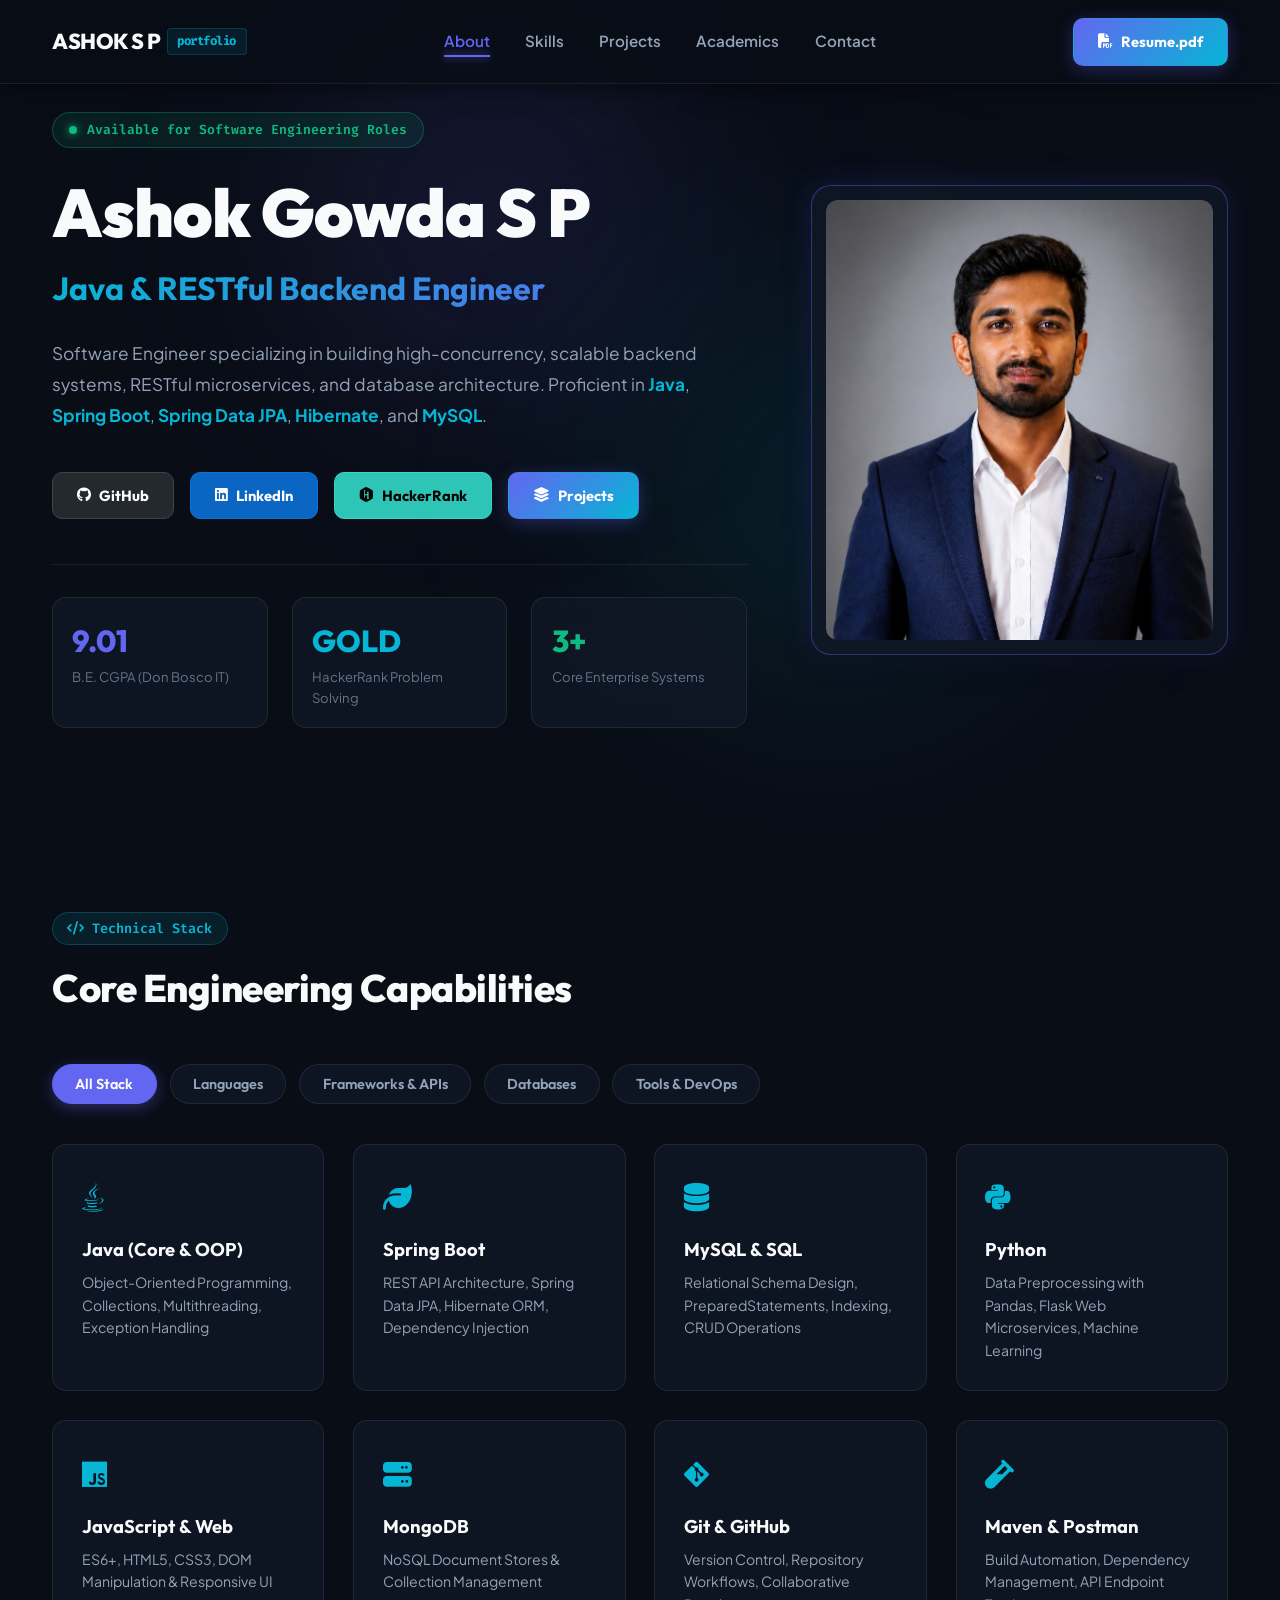
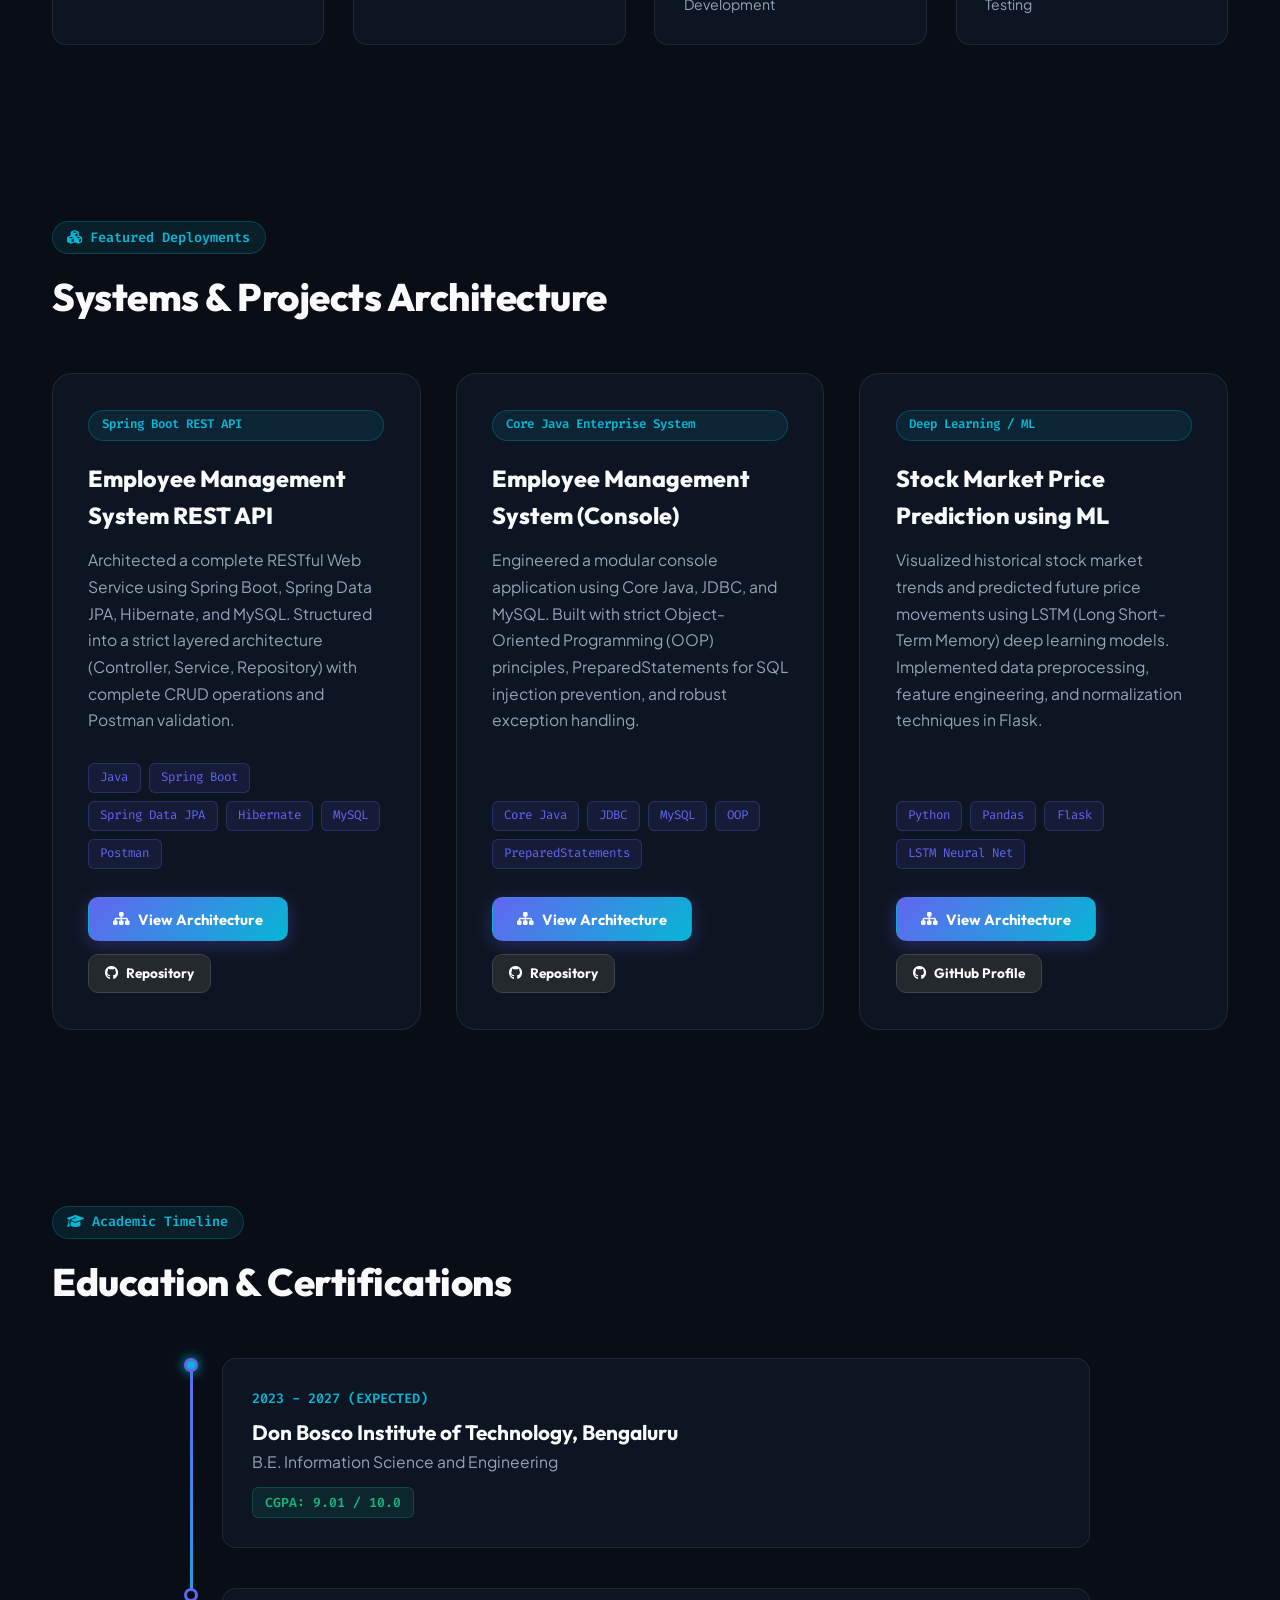
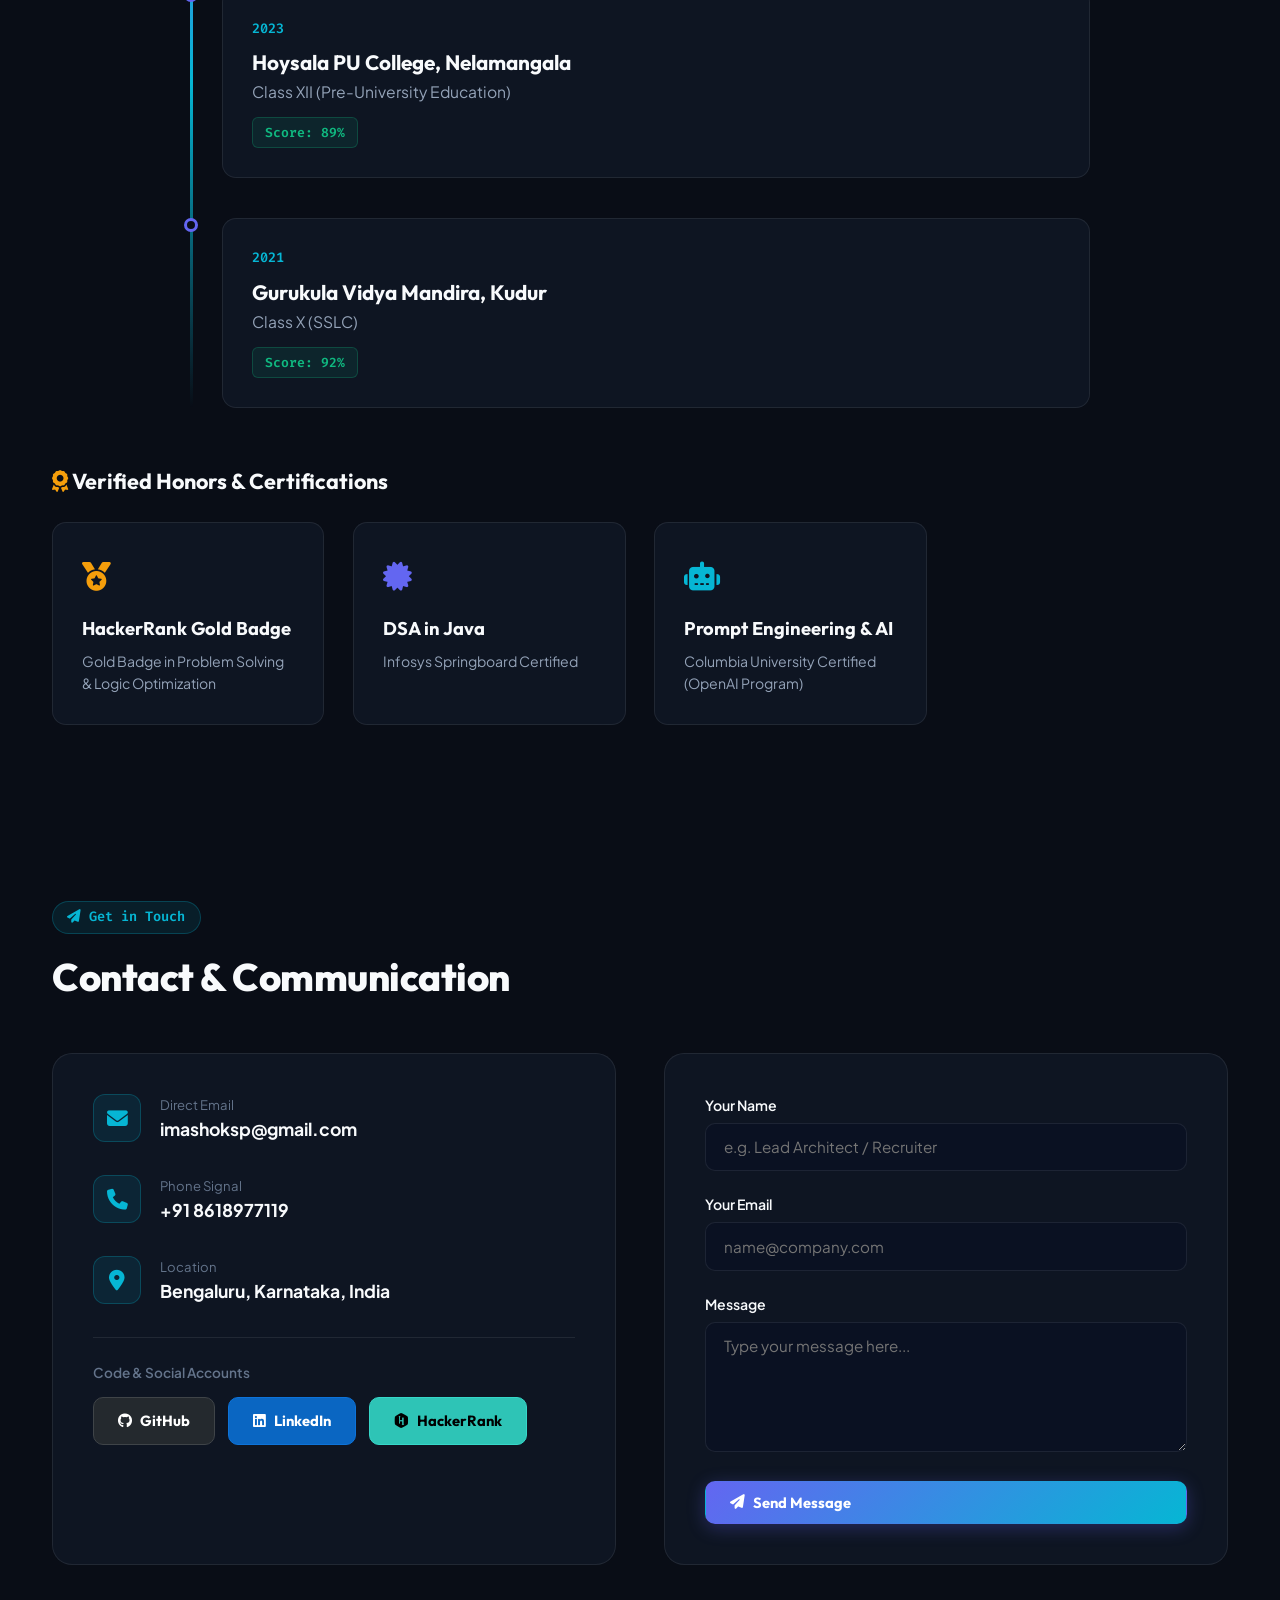
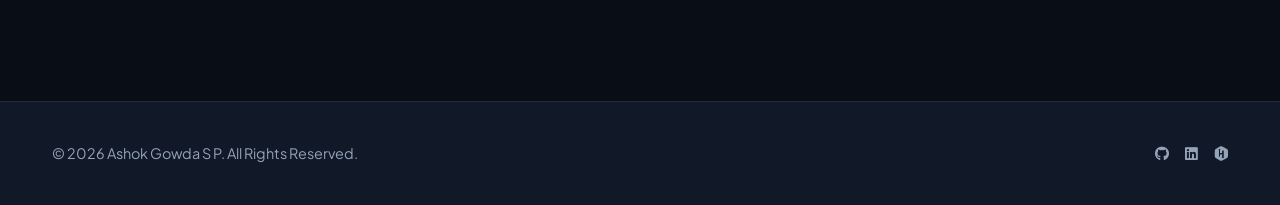
==== index.html @ 90ff7c3a "Initial commit - Executive Developer Portfolio Web App" ====
<!DOCTYPE html>
<html lang="en">
<head>
  <meta charset="UTF-8">
  <meta name="viewport" content="width=device-width, initial-scale=1.0">
  <title>ASHOK S P // Portfolio — Software Engineer & Backend Architect</title>
  
  <!-- SEO & Meta -->
  <meta name="description" content="Portfolio of Ashok Gowda S P — Software Engineer specializing in Java, Spring Boot, RESTful APIs, MySQL, and scalable backend architecture.">
  <meta name="author" content="Ashok Gowda S P">

  <!-- FontAwesome & Styles -->
  <link rel="stylesheet" href="https://cdnjs.cloudflare.com/ajax/libs/font-awesome/6.4.0/css/all.min.css">
  <link rel="stylesheet" href="css/style.css">
  <link rel="stylesheet" href="css/animations.css">
</head>
<body>

  <!-- AMBIENT GLOW BLOBS -->
  <div class="glow-blob-1"></div>
  <div class="glow-blob-2"></div>

  <!-- NAVIGATION HEADER -->
  <header class="nav-header">
    <div class="nav-container">
      <!-- BRAND LOGO UPDATED TO "ASHOK S P portfolio" AS REQUESTED -->
      <a href="#home" class="nav-brand">
        ASHOK S P <span class="tag">portfolio</span>
      </a>

      <ul class="nav-menu">
        <li><a href="#home" class="nav-link active">About</a></li>
        <li><a href="#skills" class="nav-link">Skills</a></li>
        <li><a href="#projects" class="nav-link">Projects</a></li>
        <li><a href="#academics" class="nav-link">Academics</a></li>
        <li><a href="#contact" class="nav-link">Contact</a></li>
      </ul>

      <div class="nav-actions">
        <a href="Ashoksp(23).pdf" target="_blank" class="btn btn-primary">
          <i class="fas fa-file-pdf"></i> Resume.pdf
        </a>
      </div>
    </div>
  </header>

  <!-- HERO SECTION -->
  <section id="home" class="section hero-wrapper">
    <div class="hero-grid">
      <!-- Text Column -->
      <div class="hero-content fade-in-up">
        <div class="hero-badge">
          <span class="badge-dot"></span> Available for Software Engineering Roles
        </div>

        <h1 class="hero-name">Ashok Gowda S P</h1>
        <h2 class="hero-role">Java & RESTful Backend Engineer</h2>

        <p class="hero-bio">
          Software Engineer specializing in building high-concurrency, scalable backend systems, RESTful microservices, and database architecture. Proficient in <strong>Java</strong>, <strong>Spring Boot</strong>, <strong>Spring Data JPA</strong>, <strong>Hibernate</strong>, and <strong>MySQL</strong>.
        </p>

        <!-- CONNECTED SOCIAL PROFILES IN HERO -->
        <div class="hero-social-links">
          <a href="https://github.com/imashoksp" target="_blank" rel="noopener noreferrer" class="btn btn-github">
            <i class="fab fa-github"></i> GitHub
          </a>
          <a href="https://linkedin.com/in/ashok-gowda-s-p" target="_blank" rel="noopener noreferrer" class="btn btn-linkedin">
            <i class="fab fa-linkedin"></i> LinkedIn
          </a>
          <a href="https://www.hackerrank.com" target="_blank" rel="noopener noreferrer" class="btn btn-hackerrank">
            <i class="fab fa-hackerrank"></i> HackerRank
          </a>
          <a href="#projects" class="btn btn-primary">
            <i class="fas fa-layer-group"></i> Projects
          </a>
        </div>

        <!-- Metrics Grid -->
        <div class="hero-stats">
          <div class="stat-card">
            <div class="stat-number">9.01</div>
            <div class="stat-label">B.E. CGPA (Don Bosco IT)</div>
          </div>

          <div class="stat-card">
            <div class="stat-number" style="color:var(--accent-cyan);">GOLD</div>
            <div class="stat-label">HackerRank Problem Solving</div>
          </div>

          <div class="stat-card">
            <div class="stat-number" style="color:var(--accent-emerald);">3+</div>
            <div class="stat-label">Core Enterprise Systems</div>
          </div>
        </div>
      </div>

      <!-- Avatar Column -->
      <div class="profile-container fade-in-up">
        <div class="profile-card">
          <img src="assets/avatar.jpg" alt="Ashok Gowda S P" class="profile-img">
        </div>
      </div>
    </div>
  </section>

  <!-- TECH STACK SECTION -->
  <section id="skills" class="section">
    <span class="section-tag"><i class="fas fa-code"></i> Technical Stack</span>
    <h2 class="section-heading">Core Engineering Capabilities</h2>

    <!-- Tabs -->
    <div class="tech-tabs">
      <button class="tab-btn active" data-filter="all">All Stack</button>
      <button class="tab-btn" data-filter="languages">Languages</button>
      <button class="tab-btn" data-filter="frameworks">Frameworks & APIs</button>
      <button class="tab-btn" data-filter="databases">Databases</button>
      <button class="tab-btn" data-filter="tools">Tools & DevOps</button>
    </div>

    <div class="tech-grid">
      <!-- Java -->
      <div class="tech-card fade-in-up" data-category="languages">
        <div class="tech-icon"><i class="fab fa-java"></i></div>
        <h3 class="tech-title">Java (Core & OOP)</h3>
        <p class="tech-desc">Object-Oriented Programming, Collections, Multithreading, Exception Handling</p>
      </div>

      <!-- Spring Boot -->
      <div class="tech-card fade-in-up" data-category="frameworks">
        <div class="tech-icon"><i class="fas fa-leaf"></i></div>
        <h3 class="tech-title">Spring Boot</h3>
        <p class="tech-desc">REST API Architecture, Spring Data JPA, Hibernate ORM, Dependency Injection</p>
      </div>

      <!-- SQL / MySQL -->
      <div class="tech-card fade-in-up" data-category="databases">
        <div class="tech-icon"><i class="fas fa-database"></i></div>
        <h3 class="tech-title">MySQL & SQL</h3>
        <p class="tech-desc">Relational Schema Design, PreparedStatements, Indexing, CRUD Operations</p>
      </div>

      <!-- Python -->
      <div class="tech-card fade-in-up" data-category="languages">
        <div class="tech-icon"><i class="fab fa-python"></i></div>
        <h3 class="tech-title">Python</h3>
        <p class="tech-desc">Data Preprocessing with Pandas, Flask Web Microservices, Machine Learning</p>
      </div>

      <!-- JavaScript -->
      <div class="tech-card fade-in-up" data-category="languages">
        <div class="tech-icon"><i class="fab fa-js"></i></div>
        <h3 class="tech-title">JavaScript & Web</h3>
        <p class="tech-desc">ES6+, HTML5, CSS3, DOM Manipulation & Responsive UI</p>
      </div>

      <!-- MongoDB -->
      <div class="tech-card fade-in-up" data-category="databases">
        <div class="tech-icon"><i class="fas fa-server"></i></div>
        <h3 class="tech-title">MongoDB</h3>
        <p class="tech-desc">NoSQL Document Stores & Collection Management</p>
      </div>

      <!-- Git & GitHub -->
      <div class="tech-card fade-in-up" data-category="tools">
        <div class="tech-icon"><i class="fab fa-git-alt"></i></div>
        <h3 class="tech-title">Git & GitHub</h3>
        <p class="tech-desc">Version Control, Repository Workflows, Collaborative Development</p>
      </div>

      <!-- Maven & Postman -->
      <div class="tech-card fade-in-up" data-category="tools">
        <div class="tech-icon"><i class="fas fa-vial"></i></div>
        <h3 class="tech-title">Maven & Postman</h3>
        <p class="tech-desc">Build Automation, Dependency Management, API Endpoint Testing</p>
      </div>
    </div>
  </section>

  <!-- FEATURED PROJECTS SECTION -->
  <section id="projects" class="section">
    <span class="section-tag"><i class="fas fa-cubes"></i> Featured Deployments</span>
    <h2 class="section-heading">Systems & Projects Architecture</h2>

    <div class="projects-grid">
      <!-- Project 1: Spring Boot REST API -->
      <div class="project-card fade-in-up">
        <span class="project-tag">Spring Boot REST API</span>
        <h3 class="project-title">Employee Management System REST API</h3>
        <p class="project-desc">
          Architected a complete RESTful Web Service using Spring Boot, Spring Data JPA, Hibernate, and MySQL. Structured into a strict layered architecture (Controller, Service, Repository) with complete CRUD operations and Postman validation.
        </p>

        <div class="tech-pills">
          <span class="pill">Java</span>
          <span class="pill">Spring Boot</span>
          <span class="pill">Spring Data JPA</span>
          <span class="pill">Hibernate</span>
          <span class="pill">MySQL</span>
          <span class="pill">Postman</span>
        </div>

        <div class="project-actions">
          <button class="btn btn-primary trigger-arch-modal" data-project="rest-api">
            <i class="fas fa-sitemap"></i> View Architecture
          </button>
          <a href="https://github.com/imashoksp/EmployeeManagementAPI" target="_blank" rel="noopener noreferrer" class="btn btn-github" style="font-size:0.85rem; padding:0.5rem 1rem;">
            <i class="fab fa-github"></i> Repository
          </a>
        </div>
      </div>

      <!-- Project 2: Core Java Console -->
      <div class="project-card fade-in-up">
        <span class="project-tag">Core Java Enterprise System</span>
        <h3 class="project-title">Employee Management System (Console)</h3>
        <p class="project-desc">
          Engineered a modular console application using Core Java, JDBC, and MySQL. Built with strict Object-Oriented Programming (OOP) principles, PreparedStatements for SQL injection prevention, and robust exception handling.
        </p>

        <div class="tech-pills">
          <span class="pill">Core Java</span>
          <span class="pill">JDBC</span>
          <span class="pill">MySQL</span>
          <span class="pill">OOP</span>
          <span class="pill">PreparedStatements</span>
        </div>

        <div class="project-actions">
          <button class="btn btn-primary trigger-arch-modal" data-project="console-system">
            <i class="fas fa-sitemap"></i> View Architecture
          </button>
          <a href="https://github.com/imashoksp/Employee-Management-System" target="_blank" rel="noopener noreferrer" class="btn btn-github" style="font-size:0.85rem; padding:0.5rem 1rem;">
            <i class="fab fa-github"></i> Repository
          </a>
        </div>
      </div>

      <!-- Project 3: Stock Market Prediction ML -->
      <div class="project-card fade-in-up">
        <span class="project-tag">Deep Learning / ML</span>
        <h3 class="project-title">Stock Market Price Prediction using ML</h3>
        <p class="project-desc">
          Visualized historical stock market trends and predicted future price movements using LSTM (Long Short-Term Memory) deep learning models. Implemented data preprocessing, feature engineering, and normalization techniques in Flask.
        </p>

        <div class="tech-pills">
          <span class="pill">Python</span>
          <span class="pill">Pandas</span>
          <span class="pill">Flask</span>
          <span class="pill">LSTM Neural Net</span>
        </div>

        <div class="project-actions">
          <button class="btn btn-primary trigger-arch-modal" data-project="stock-prediction">
            <i class="fas fa-sitemap"></i> View Architecture
          </button>
          <a href="https://github.com/imashoksp" target="_blank" rel="noopener noreferrer" class="btn btn-github" style="font-size:0.85rem; padding:0.5rem 1rem;">
            <i class="fab fa-github"></i> GitHub Profile
          </a>
        </div>
      </div>
    </div>
  </section>

  <!-- ACADEMICS & CERTIFICATIONS SECTION -->
  <section id="academics" class="section">
    <span class="section-tag"><i class="fas fa-graduation-cap"></i> Academic Timeline</span>
    <h2 class="section-heading">Education & Certifications</h2>

    <div class="timeline">
      <!-- Item 1 -->
      <div class="timeline-item fade-in-up">
        <div class="timeline-dot active"></div>
        <div class="timeline-card">
          <div class="timeline-date">2023 - 2027 (EXPECTED)</div>
          <h3 class="timeline-title">Don Bosco Institute of Technology, Bengaluru</h3>
          <div class="timeline-org">B.E. Information Science and Engineering</div>
          <span class="timeline-score">CGPA: 9.01 / 10.0</span>
        </div>
      </div>

      <!-- Item 2 -->
      <div class="timeline-item fade-in-up">
        <div class="timeline-dot"></div>
        <div class="timeline-card">
          <div class="timeline-date">2023</div>
          <h3 class="timeline-title">Hoysala PU College, Nelamangala</h3>
          <div class="timeline-org">Class XII (Pre-University Education)</div>
          <span class="timeline-score">Score: 89%</span>
        </div>
      </div>

      <!-- Item 3 -->
      <div class="timeline-item fade-in-up">
        <div class="timeline-dot"></div>
        <div class="timeline-card">
          <div class="timeline-date">2021</div>
          <h3 class="timeline-title">Gurukula Vidya Mandira, Kudur</h3>
          <div class="timeline-org">Class X (SSLC)</div>
          <span class="timeline-score">Score: 92%</span>
        </div>
      </div>
    </div>

    <!-- Certifications Grid -->
    <div style="margin-top: 3.5rem;" class="fade-in-up">
      <h3 style="font-family:var(--font-title); font-size:1.35rem; margin-bottom:1.5rem;"><i class="fas fa-award" style="color:var(--accent-amber);"></i> Verified Honors & Certifications</h3>
      <div class="tech-grid">
        <a href="https://www.hackerrank.com" target="_blank" rel="noopener noreferrer" style="text-decoration:none;">
          <div class="tech-card">
            <div class="tech-icon" style="color:var(--accent-amber);"><i class="fas fa-medal"></i></div>
            <h4 class="tech-title">HackerRank Gold Badge</h4>
            <p class="tech-desc">Gold Badge in Problem Solving & Logic Optimization</p>
          </div>
        </a>

        <div class="tech-card">
          <div class="tech-icon" style="color:var(--accent-indigo);"><i class="fas fa-certificate"></i></div>
          <h4 class="tech-title">DSA in Java</h4>
          <p class="tech-desc">Infosys Springboard Certified</p>
        </div>

        <div class="tech-card">
          <div class="tech-icon" style="color:var(--accent-cyan);"><i class="fas fa-robot"></i></div>
          <h4 class="tech-title">Prompt Engineering & AI</h4>
          <p class="tech-desc">Columbia University Certified (OpenAI Program)</p>
        </div>
      </div>
    </div>
  </section>

  <!-- CONTACT SECTION -->
  <section id="contact" class="section">
    <span class="section-tag"><i class="fas fa-paper-plane"></i> Get in Touch</span>
    <h2 class="section-heading">Contact & Communication</h2>

    <div class="contact-grid">
      <!-- Contact Cards -->
      <div class="contact-card fade-in-up">
        <div class="contact-info-item">
          <div class="contact-icon"><i class="fas fa-envelope"></i></div>
          <div class="contact-details">
            <label>Direct Email</label>
            <a href="mailto:imashoksp@gmail.com">imashoksp@gmail.com</a>
          </div>
        </div>

        <div class="contact-info-item">
          <div class="contact-icon"><i class="fas fa-phone"></i></div>
          <div class="contact-details">
            <label>Phone Signal</label>
            <p>+91 8618977119</p>
          </div>
        </div>

        <div class="contact-info-item">
          <div class="contact-icon"><i class="fas fa-location-dot"></i></div>
          <div class="contact-details">
            <label>Location</label>
            <p>Bengaluru, Karnataka, India</p>
          </div>
        </div>

        <div style="margin-top: 2rem; border-top: 1px solid var(--border-subtle); padding-top: 1.5rem;">
          <label style="font-size:0.85rem; color:var(--text-muted); display:block; margin-bottom:0.8rem; font-weight:600;">Code & Social Accounts</label>
          <div style="display:flex; gap:0.8rem; flex-wrap:wrap;">
            <a href="https://github.com/imashoksp" target="_blank" rel="noopener noreferrer" class="btn btn-github">
              <i class="fab fa-github"></i> GitHub
            </a>
            <a href="https://linkedin.com/in/ashok-gowda-s-p" target="_blank" rel="noopener noreferrer" class="btn btn-linkedin">
              <i class="fab fa-linkedin"></i> LinkedIn
            </a>
            <a href="https://www.hackerrank.com" target="_blank" rel="noopener noreferrer" class="btn btn-hackerrank">
              <i class="fab fa-hackerrank"></i> HackerRank
            </a>
          </div>
        </div>
      </div>

      <!-- Contact Form -->
      <div class="contact-card fade-in-up">
        <form id="contact-form">
          <div class="form-group">
            <label class="form-label">Your Name</label>
            <input type="text" class="form-input" placeholder="e.g. Lead Architect / Recruiter" required>
          </div>

          <div class="form-group">
            <label class="form-label">Your Email</label>
            <input type="email" class="form-input" placeholder="name@company.com" required>
          </div>

          <div class="form-group">
            <label class="form-label">Message</label>
            <textarea class="form-textarea" placeholder="Type your message here..." required></textarea>
          </div>

          <button type="submit" class="btn btn-primary" style="width: 100%;">
            <i class="fas fa-paper-plane"></i> Send Message
          </button>
        </form>
      </div>
    </div>
  </section>

  <!-- DYNAMIC ENHANCED ARCHITECTURE DIAGRAM MODAL -->
  <div id="arch-modal-overlay" class="modal-overlay">
    <div class="modal-container">
      <button id="arch-modal-close" class="modal-close-btn">&times;</button>
      <h3 id="arch-modal-title" style="font-family:var(--font-title); font-size:1.4rem; color:var(--text-primary); margin-bottom:0.8rem;"></h3>
      <p id="arch-modal-desc" style="color:var(--text-secondary); font-size:0.95rem; margin-bottom:1.5rem;"></p>

      <div id="arch-modal-content"></div>
    </div>
  </div>

  <!-- FOOTER -->
  <footer class="footer">
    <div class="footer-container">
      <div>
        &copy; 2026 Ashok Gowda S P. All Rights Reserved.
      </div>
      <div style="display:flex; gap:1rem;">
        <a href="https://github.com/imashoksp" target="_blank" rel="noopener noreferrer" style="color:var(--text-secondary);"><i class="fab fa-github"></i></a>
        <a href="https://linkedin.com/in/ashok-gowda-s-p" target="_blank" rel="noopener noreferrer" style="color:var(--text-secondary);"><i class="fab fa-linkedin"></i></a>
        <a href="https://www.hackerrank.com" target="_blank" rel="noopener noreferrer" style="color:var(--text-secondary);"><i class="fab fa-hackerrank"></i></a>
      </div>
    </div>
  </footer>

  <!-- JS DRIVER -->
  <script src="js/app.js"></script>
</body>
</html>
---- css/style.css ----
/* 
   LUXURY MIDNIGHT SLATE EXECUTIVE PORTFOLIO DESIGN SYSTEM
   Developer: Ashok Gowda S P
*/

@import url('https://fonts.googleapis.com/css2?family=Outfit:wght@400;500;600;700;800;900&family=Plus+Jakarta+Sans:wght@300;400;500;600;700&family=Fira+Code:wght@400;500;600&display=swap');

:root {
  /* Color System - Midnight Charcoal Slate */
  --bg-main: #090d16;
  --bg-surface: #111827;
  --bg-card: rgba(17, 24, 39, 0.75);
  --bg-card-hover: rgba(30, 41, 59, 0.85);
  --bg-nav: rgba(9, 13, 22, 0.88);

  --accent-indigo: #6366f1;
  --accent-indigo-glow: rgba(99, 102, 241, 0.25);
  --accent-cyan: #06b6d4;
  --accent-cyan-glow: rgba(6, 182, 212, 0.25);
  --accent-emerald: #10b981;
  --accent-emerald-glow: rgba(16, 185, 129, 0.25);
  --accent-amber: #f59e0b;
  --accent-rose: #f43f5e;

  --text-primary: #f8fafc;
  --text-secondary: #94a3b8;
  --text-muted: #64748b;

  --border-subtle: rgba(255, 255, 255, 0.08);
  --border-active: rgba(99, 102, 241, 0.4);

  /* Typography */
  --font-title: 'Outfit', sans-serif;
  --font-body: 'Plus Jakarta Sans', sans-serif;
  --font-code: 'Fira Code', monospace;

  /* Glassmorphism & Shadows */
  --glass-blur: blur(16px);
  --radius-lg: 20px;
  --radius-md: 14px;
  --radius-sm: 10px;
  --shadow-subtle: 0 10px 30px -10px rgba(0, 0, 0, 0.6);
  --shadow-glow: 0 0 30px rgba(99, 102, 241, 0.18);
}

/* RESET & BASE */
*, *::before, *::after {
  box-sizing: border-box;
  margin: 0;
  padding: 0;
}

html {
  scroll-behavior: smooth;
  color-scheme: dark;
}

body {
  background-color: var(--bg-main);
  color: var(--text-primary);
  font-family: var(--font-body);
  min-height: 100vh;
  line-height: 1.6;
  overflow-x: hidden;
  position: relative;
}

/* CREATIVE AMBIENT GLOW BLOBS */
.glow-blob-1 {
  position: fixed;
  top: -10%;
  left: 15%;
  width: 600px;
  height: 600px;
  background: radial-gradient(circle, rgba(99, 102, 241, 0.15) 0%, transparent 70%);
  filter: blur(80px);
  pointer-events: none;
  z-index: -1;
}

.glow-blob-2 {
  position: fixed;
  bottom: 10%;
  right: 10%;
  width: 650px;
  height: 650px;
  background: radial-gradient(circle, rgba(6, 182, 212, 0.12) 0%, transparent 70%);
  filter: blur(90px);
  pointer-events: none;
  z-index: -1;
}

/* NAVIGATION HEADER */
.nav-header {
  position: fixed;
  top: 0;
  left: 0;
  width: 100%;
  z-index: 1000;
  background: var(--bg-nav);
  backdrop-filter: var(--glass-blur);
  border-bottom: 1px solid var(--border-subtle);
  transition: all 0.3s ease;
  box-shadow: 0 4px 20px rgba(0, 0, 0, 0.5);
}

.nav-container {
  max-width: 1240px;
  margin: 0 auto;
  padding: 1.1rem 2rem;
  display: flex;
  justify-content: space-between;
  align-items: center;
}

/* BRAND LOGO - UPDATED AS REQUESTED */
.nav-brand {
  font-family: var(--font-title);
  font-size: 1.35rem;
  font-weight: 800;
  color: var(--text-primary);
  text-decoration: none;
  display: flex;
  align-items: center;
  gap: 0.4rem;
  letter-spacing: -0.5px;
}

.nav-brand span.accent {
  color: var(--accent-indigo);
}

.nav-brand span.tag {
  font-family: var(--font-code);
  font-size: 0.78rem;
  color: var(--accent-cyan);
  background: rgba(6, 182, 212, 0.1);
  padding: 0.15rem 0.6rem;
  border-radius: 4px;
  border: 1px solid rgba(6, 182, 212, 0.2);
}

.nav-menu {
  display: flex;
  gap: 2.2rem;
  list-style: none;
  align-items: center;
}

.nav-link {
  font-size: 0.95rem;
  font-weight: 600;
  color: var(--text-secondary);
  text-decoration: none;
  transition: color 0.25s ease;
  position: relative;
  padding: 0.4rem 0;
}

.nav-link::after {
  content: '';
  position: absolute;
  bottom: 0;
  left: 0;
  width: 0%;
  height: 2px;
  background: var(--accent-indigo);
  transition: width 0.3s ease;
  box-shadow: 0 0 8px var(--accent-indigo);
}

.nav-link:hover, .nav-link.active {
  color: var(--accent-indigo);
}

.nav-link:hover::after, .nav-link.active::after {
  width: 100%;
}

.nav-actions {
  display: flex;
  align-items: center;
  gap: 1rem;
}

/* BUTTONS */
.btn {
  font-family: var(--font-title);
  font-size: 0.92rem;
  font-weight: 700;
  padding: 0.7rem 1.5rem;
  border-radius: var(--radius-sm);
  text-decoration: none;
  cursor: pointer;
  display: inline-flex;
  align-items: center;
  gap: 0.5rem;
  transition: all 0.25s cubic-bezier(0.4, 0, 0.2, 1);
  border: 1px solid transparent;
}

.btn-primary {
  background: linear-gradient(135deg, var(--accent-indigo), var(--accent-cyan));
  color: #ffffff;
  box-shadow: 0 4px 18px rgba(99, 102, 241, 0.3);
}

.btn-primary:hover {
  transform: translateY(-2px);
  box-shadow: 0 8px 25px rgba(99, 102, 241, 0.45);
}

.btn-secondary {
  background: rgba(255, 255, 255, 0.05);
  color: var(--text-primary);
  border-color: var(--border-subtle);
  backdrop-filter: var(--glass-blur);
}

.btn-secondary:hover {
  border-color: var(--accent-indigo);
  color: var(--accent-indigo);
  background: rgba(99, 102, 241, 0.1);
  transform: translateY(-2px);
}

.btn-github {
  background: #24292e;
  color: #ffffff;
  border-color: #3f4448;
}
.btn-github:hover {
  background: #333940;
  color: #ffffff;
  transform: translateY(-2px);
}

.btn-linkedin {
  background: #0a66c2;
  color: #ffffff;
  border-color: #0d73d9;
}
.btn-linkedin:hover {
  background: #084e96;
  color: #ffffff;
  transform: translateY(-2px);
}

.btn-hackerrank {
  background: #2ec4b6;
  color: #000000;
  border-color: #36d7c8;
}
.btn-hackerrank:hover {
  background: #24a89c;
  color: #000000;
  transform: translateY(-2px);
}

/* SECTION STRUCTURE */
.section {
  max-width: 1240px;
  margin: 0 auto;
  padding: 7.5rem 2rem 3.5rem 2rem;
}

.section-tag {
  font-family: var(--font-code);
  font-size: 0.85rem;
  font-weight: 600;
  color: var(--accent-cyan);
  background: rgba(6, 182, 212, 0.1);
  border: 1px solid rgba(6, 182, 212, 0.25);
  padding: 0.3rem 0.9rem;
  border-radius: 20px;
  display: inline-block;
  margin-bottom: 0.8rem;
}

.section-heading {
  font-family: var(--font-title);
  font-size: 2.4rem;
  font-weight: 800;
  color: var(--text-primary);
  margin-bottom: 2.8rem;
  letter-spacing: -0.5px;
}

/* HERO SECTION */
.hero-wrapper {
  min-height: 88vh;
  display: flex;
  align-items: center;
  padding-top: 6.5rem;
}

.hero-grid {
  display: grid;
  grid-template-columns: 1.25fr 0.75fr;
  gap: 4rem;
  align-items: center;
  width: 100%;
}

.hero-badge {
  display: inline-flex;
  align-items: center;
  gap: 0.6rem;
  padding: 0.4rem 1rem;
  background: rgba(16, 185, 129, 0.1);
  border: 1px solid rgba(16, 185, 129, 0.3);
  border-radius: 30px;
  font-family: var(--font-code);
  font-size: 0.82rem;
  font-weight: 600;
  color: var(--accent-emerald);
  margin-bottom: 1.8rem;
}

.badge-dot {
  width: 8px;
  height: 8px;
  background-color: var(--accent-emerald);
  border-radius: 50%;
  box-shadow: 0 0 10px var(--accent-emerald);
  animation: pulse-emerald 2s infinite;
}

.hero-name {
  font-family: var(--font-title);
  font-size: clamp(2.8rem, 5.5vw, 4.2rem);
  font-weight: 900;
  line-height: 1.1;
  color: var(--text-primary);
  margin-bottom: 0.8rem;
  letter-spacing: -1px;
}

.hero-role {
  font-family: var(--font-title);
  font-size: clamp(1.4rem, 2.5vw, 2.1rem);
  font-weight: 700;
  background: linear-gradient(135deg, var(--accent-cyan), var(--accent-indigo));
  -webkit-background-clip: text;
  -webkit-text-fill-color: transparent;
  margin-bottom: 1.5rem;
}

.hero-bio {
  font-size: 1.08rem;
  color: var(--text-secondary);
  line-height: 1.8;
  margin-bottom: 2.5rem;
  max-width: 650px;
}

.hero-bio strong {
  color: var(--accent-cyan);
}

.hero-social-links {
  display: flex;
  gap: 1rem;
  flex-wrap: wrap;
  margin-bottom: 2.8rem;
}

.hero-stats {
  display: grid;
  grid-template-columns: repeat(3, 1fr);
  gap: 1.5rem;
  padding-top: 2rem;
  border-top: 1px solid var(--border-subtle);
}

.stat-card {
  background: var(--bg-card);
  border: 1px solid var(--border-subtle);
  border-radius: var(--radius-md);
  padding: 1.2rem;
  backdrop-filter: var(--glass-blur);
  transition: all 0.3s ease;
}

.stat-card:hover {
  border-color: var(--accent-indigo);
  transform: translateY(-3px);
  box-shadow: var(--shadow-glow);
}

.stat-number {
  font-family: var(--font-title);
  font-size: 1.9rem;
  font-weight: 800;
  color: var(--accent-indigo);
}

.stat-label {
  font-size: 0.82rem;
  color: var(--text-muted);
}

/* AVATAR HERO CARD */
.profile-card {
  background: var(--bg-card);
  padding: 14px;
  border-radius: var(--radius-lg);
  border: 1px solid var(--border-active);
  box-shadow: var(--shadow-subtle), var(--shadow-glow);
  position: relative;
}

.profile-img {
  width: 100%;
  height: 440px;
  object-fit: cover;
  border-radius: calc(var(--radius-lg) - 8px);
  display: block;
}

/* TECH STACK TABS & GRID */
.tech-tabs {
  display: flex;
  gap: 0.8rem;
  margin-bottom: 2.5rem;
  flex-wrap: wrap;
}

.tab-btn {
  font-family: var(--font-title);
  font-size: 0.9rem;
  font-weight: 600;
  padding: 0.6rem 1.4rem;
  background: var(--bg-card);
  border: 1px solid var(--border-subtle);
  color: var(--text-secondary);
  border-radius: 30px;
  cursor: pointer;
  transition: all 0.25s ease;
}

.tab-btn:hover, .tab-btn.active {
  background: var(--accent-indigo);
  color: #ffffff;
  border-color: var(--accent-indigo);
  box-shadow: 0 4px 15px rgba(99, 102, 241, 0.35);
}

.tech-grid {
  display: grid;
  grid-template-columns: repeat(auto-fill, minmax(270px, 1fr));
  gap: 1.8rem;
}

.tech-card {
  background: var(--bg-card);
  border: 1px solid var(--border-subtle);
  border-radius: var(--radius-md);
  padding: 1.8rem;
  backdrop-filter: var(--glass-blur);
  transition: all 0.3s ease;
}

.tech-card:hover {
  border-color: var(--accent-cyan);
  transform: translateY(-4px);
  box-shadow: var(--shadow-glow);
}

.tech-icon {
  font-size: 1.8rem;
  color: var(--accent-cyan);
  margin-bottom: 1rem;
}

.tech-title {
  font-family: var(--font-title);
  font-size: 1.15rem;
  font-weight: 700;
  color: var(--text-primary);
  margin-bottom: 0.4rem;
}

.tech-desc {
  font-size: 0.88rem;
  color: var(--text-secondary);
}

/* FEATURED PROJECTS */
.projects-grid {
  display: grid;
  grid-template-columns: repeat(auto-fit, minmax(360px, 1fr));
  gap: 2.2rem;
}

.project-card {
  background: var(--bg-card);
  border: 1px solid var(--border-subtle);
  border-radius: var(--radius-lg);
  padding: 2.2rem;
  backdrop-filter: var(--glass-blur);
  display: flex;
  flex-direction: column;
  transition: all 0.35s ease;
}

.project-card:hover {
  border-color: var(--accent-indigo);
  transform: translateY(-6px);
  box-shadow: var(--shadow-subtle), var(--shadow-glow);
}

.project-tag {
  font-family: var(--font-code);
  font-size: 0.78rem;
  font-weight: 600;
  color: var(--accent-cyan);
  background: rgba(6, 182, 212, 0.1);
  padding: 0.3rem 0.8rem;
  border-radius: 20px;
  display: inline-block;
  margin-bottom: 1.2rem;
  border: 1px solid rgba(6, 182, 212, 0.25);
}

.project-title {
  font-family: var(--font-title);
  font-size: 1.45rem;
  font-weight: 800;
  color: var(--text-primary);
  margin-bottom: 0.8rem;
}

.project-desc {
  font-size: 0.98rem;
  color: var(--text-secondary);
  line-height: 1.7;
  margin-bottom: 1.8rem;
  flex: 1;
}

.tech-pills {
  display: flex;
  flex-wrap: wrap;
  gap: 0.5rem;
  margin-bottom: 1.8rem;
}

.pill {
  font-family: var(--font-code);
  font-size: 0.78rem;
  color: var(--accent-indigo);
  background: rgba(99, 102, 241, 0.1);
  border: 1px solid rgba(99, 102, 241, 0.25);
  padding: 0.25rem 0.7rem;
  border-radius: 6px;
}

.project-actions {
  display: flex;
  gap: 0.8rem;
  align-items: center;
  flex-wrap: wrap;
}

/* TIMELINE (ACADEMICS) */
.timeline {
  position: relative;
  max-width: 900px;
  margin: 0 auto;
  padding-left: 2rem;
}

.timeline::before {
  content: '';
  position: absolute;
  top: 0;
  left: 0;
  width: 3px;
  height: 100%;
  background: linear-gradient(180deg, var(--accent-indigo), var(--accent-cyan), transparent);
  border-radius: 3px;
}

.timeline-item {
  position: relative;
  margin-bottom: 2.5rem;
}

.timeline-dot {
  position: absolute;
  top: 0;
  left: -2.4rem;
  width: 14px;
  height: 14px;
  background: var(--bg-main);
  border: 3px solid var(--accent-indigo);
  border-radius: 50%;
}

.timeline-dot.active {
  background: var(--accent-cyan);
  box-shadow: 0 0 12px var(--accent-cyan);
}

.timeline-card {
  background: var(--bg-card);
  border: 1px solid var(--border-subtle);
  border-radius: var(--radius-md);
  padding: 1.8rem;
  backdrop-filter: var(--glass-blur);
}

.timeline-date {
  font-family: var(--font-code);
  font-size: 0.85rem;
  font-weight: 600;
  color: var(--accent-cyan);
  margin-bottom: 0.4rem;
}

.timeline-title {
  font-family: var(--font-title);
  font-size: 1.3rem;
  font-weight: 700;
  color: var(--text-primary);
}

.timeline-org {
  font-size: 0.98rem;
  color: var(--text-secondary);
  margin-bottom: 0.8rem;
}

.timeline-score {
  display: inline-block;
  font-family: var(--font-code);
  font-size: 0.82rem;
  font-weight: 600;
  color: var(--accent-emerald);
  background: rgba(16, 185, 129, 0.1);
  border: 1px solid rgba(16, 185, 129, 0.25);
  padding: 0.25rem 0.75rem;
  border-radius: 6px;
}

/* CONTACT SECTION */
.contact-grid {
  display: grid;
  grid-template-columns: 1fr 1fr;
  gap: 3rem;
}

.contact-card {
  background: var(--bg-card);
  border: 1px solid var(--border-subtle);
  border-radius: var(--radius-lg);
  padding: 2.5rem;
  backdrop-filter: var(--glass-blur);
}

.contact-info-item {
  display: flex;
  align-items: flex-start;
  gap: 1.2rem;
  margin-bottom: 2rem;
}

.contact-icon {
  font-size: 1.3rem;
  color: var(--accent-cyan);
  background: rgba(6, 182, 212, 0.1);
  border: 1px solid rgba(6, 182, 212, 0.25);
  width: 48px;
  height: 48px;
  border-radius: 12px;
  display: flex;
  align-items: center;
  justify-content: center;
}

.contact-details label {
  font-size: 0.82rem;
  color: var(--text-muted);
  display: block;
}

.contact-details a, .contact-details p {
  font-size: 1.1rem;
  font-weight: 700;
  color: var(--text-primary);
  text-decoration: none;
}

.contact-details a:hover {
  color: var(--accent-cyan);
}

.form-group {
  margin-bottom: 1.4rem;
}

.form-label {
  display: block;
  font-size: 0.88rem;
  font-weight: 600;
  color: var(--text-primary);
  margin-bottom: 0.4rem;
}

.form-input, .form-textarea {
  width: 100%;
  background: rgba(11, 18, 35, 0.8);
  border: 1px solid var(--border-subtle);
  border-radius: var(--radius-sm);
  padding: 0.85rem 1.1rem;
  color: var(--text-primary);
  font-family: var(--font-body);
  font-size: 0.95rem;
  outline: none;
  transition: all 0.2s ease;
}

.form-input:focus, .form-textarea:focus {
  border-color: var(--accent-cyan);
  box-shadow: 0 0 0 4px rgba(6, 182, 212, 0.15);
}

.form-textarea {
  resize: vertical;
  min-height: 130px;
}

/* ENHANCED ARCHITECTURE MODAL WINDOW */
.modal-overlay {
  position: fixed;
  top: 0;
  left: 0;
  width: 100vw;
  height: 100vh;
  background: rgba(0, 0, 0, 0.85);
  backdrop-filter: blur(12px);
  z-index: 2000;
  display: flex;
  align-items: center;
  justify-content: center;
  opacity: 0;
  pointer-events: none;
  transition: opacity 0.3s ease;
}

.modal-overlay.active {
  opacity: 1;
  pointer-events: all;
}

.modal-container {
  width: 92%;
  max-width: 820px;
  background: #0f172a;
  border: 1px solid var(--accent-indigo);
  border-radius: var(--radius-lg);
  padding: 2.2rem;
  position: relative;
  box-shadow: 0 0 40px rgba(99, 102, 241, 0.3);
  max-height: 90vh;
  overflow-y: auto;
}

.modal-close-btn {
  position: absolute;
  top: 1.2rem;
  right: 1.5rem;
  background: transparent;
  border: none;
  color: var(--accent-rose);
  font-size: 1.8rem;
  cursor: pointer;
}

/* FOOTER */
.footer {
  border-top: 1px solid var(--border-subtle);
  background: var(--bg-surface);
  padding: 2.5rem 0;
  margin-top: 5rem;
  font-size: 0.9rem;
  color: var(--text-secondary);
}

.footer-container {
  max-width: 1240px;
  margin: 0 auto;
  padding: 0 2rem;
  display: flex;
  justify-content: space-between;
  align-items: center;
  flex-wrap: wrap;
  gap: 1rem;
}

/* RESPONSIVE */
@media (max-width: 992px) {
  .hero-grid {
    grid-template-columns: 1fr;
    text-align: center;
  }

  .hero-bio {
    margin: 0 auto 2.5rem auto;
  }

  .hero-social-links, .hero-actions {
    justify-content: center;
  }

  .contact-grid {
    grid-template-columns: 1fr;
  }
}

@media (max-width: 768px) {
  .nav-menu {
    display: none;
  }

  .hero-stats {
    grid-template-columns: 1fr;
  }
}
---- css/animations.css ----
/* MIDNIGHT SLATE MICRO-ANIMATIONS */

@keyframes pulse-emerald {
  0%, 100% {
    box-shadow: 0 0 0 0 rgba(16, 185, 129, 0.4);
  }
  50% {
    box-shadow: 0 0 0 8px rgba(16, 185, 129, 0);
  }
}

.badge-dot {
  animation: pulse-emerald 2s infinite;
}

@keyframes float-hero {
  0%, 100% {
    transform: translateY(0px);
  }
  50% {
    transform: translateY(-8px);
  }
}

.profile-card {
  animation: float-hero 6s ease-in-out infinite;
}

/* FADE IN REVEAL */
.fade-in-up {
  opacity: 0;
  transform: translateY(24px);
  transition: opacity 0.6s cubic-bezier(0.16, 1, 0.3, 1), transform 0.6s cubic-bezier(0.16, 1, 0.3, 1);
}

.fade-in-up.visible {
  opacity: 1;
  transform: translateY(0);
}
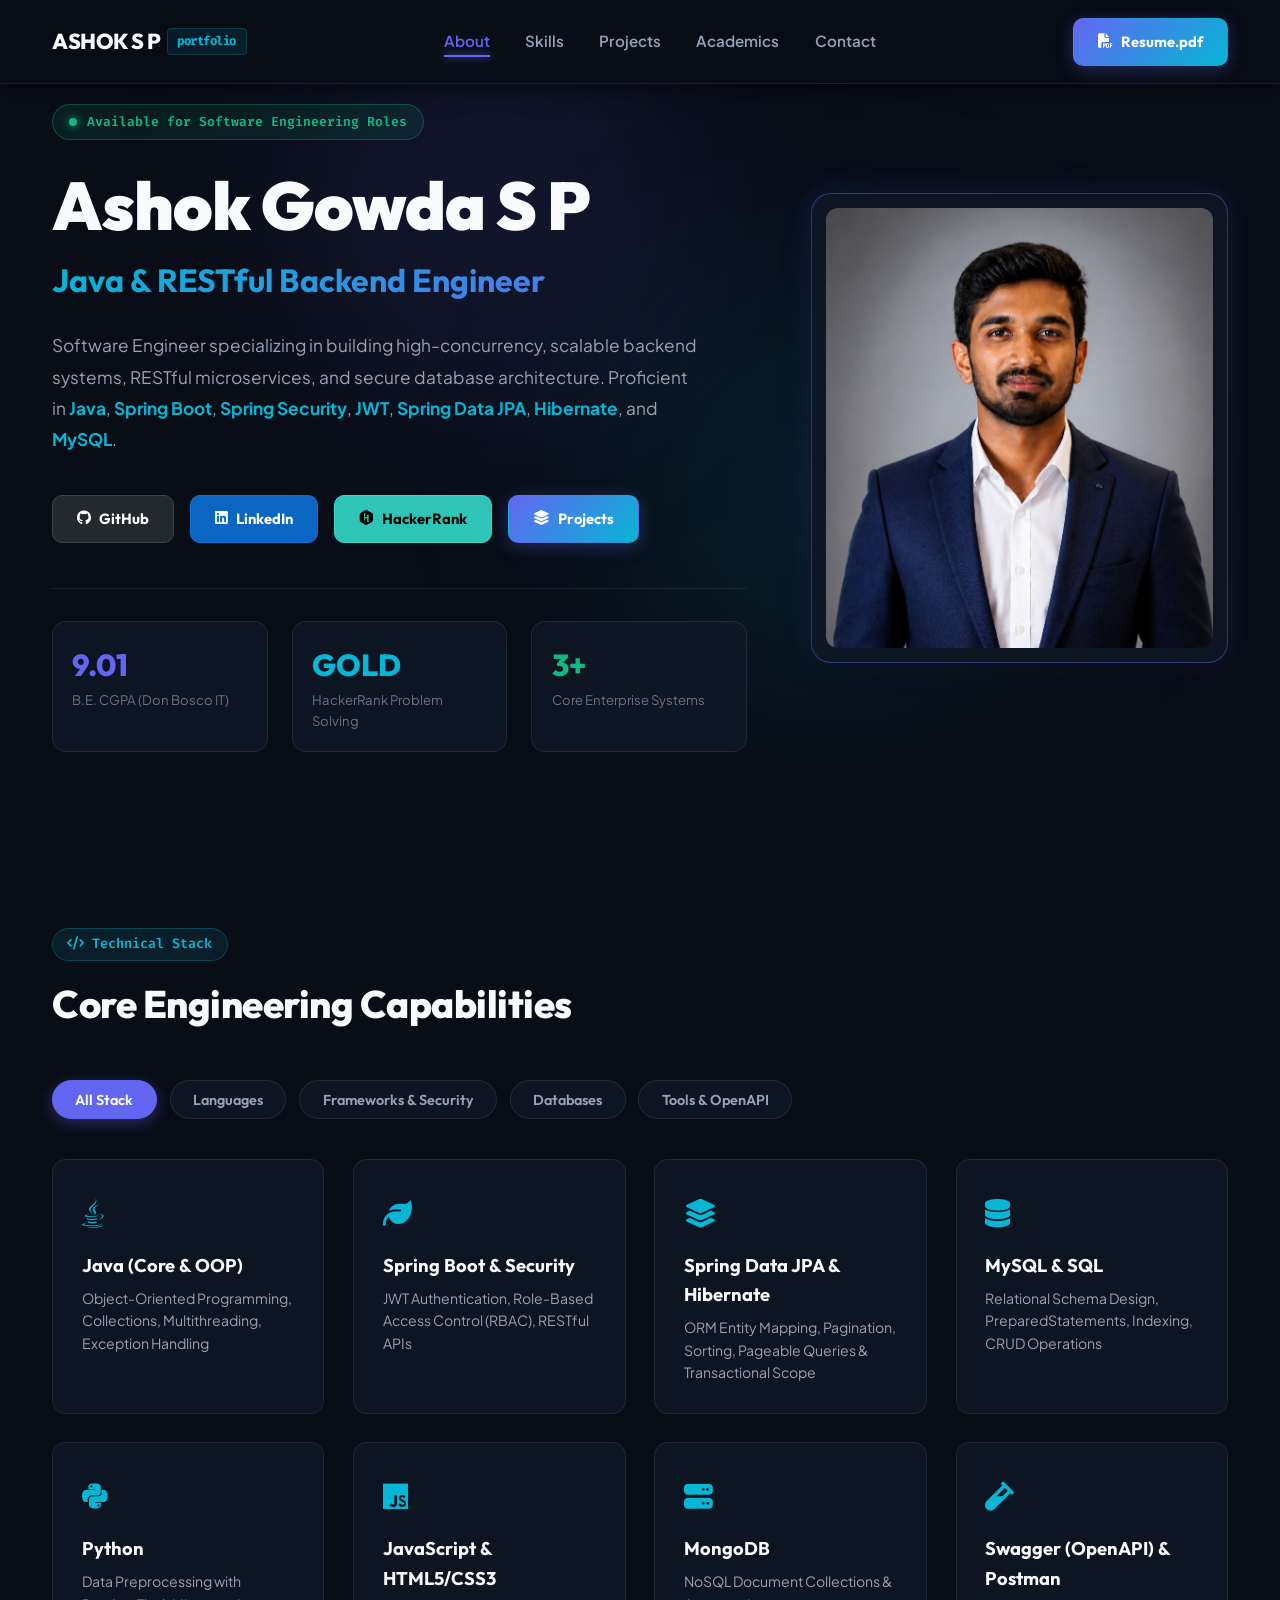
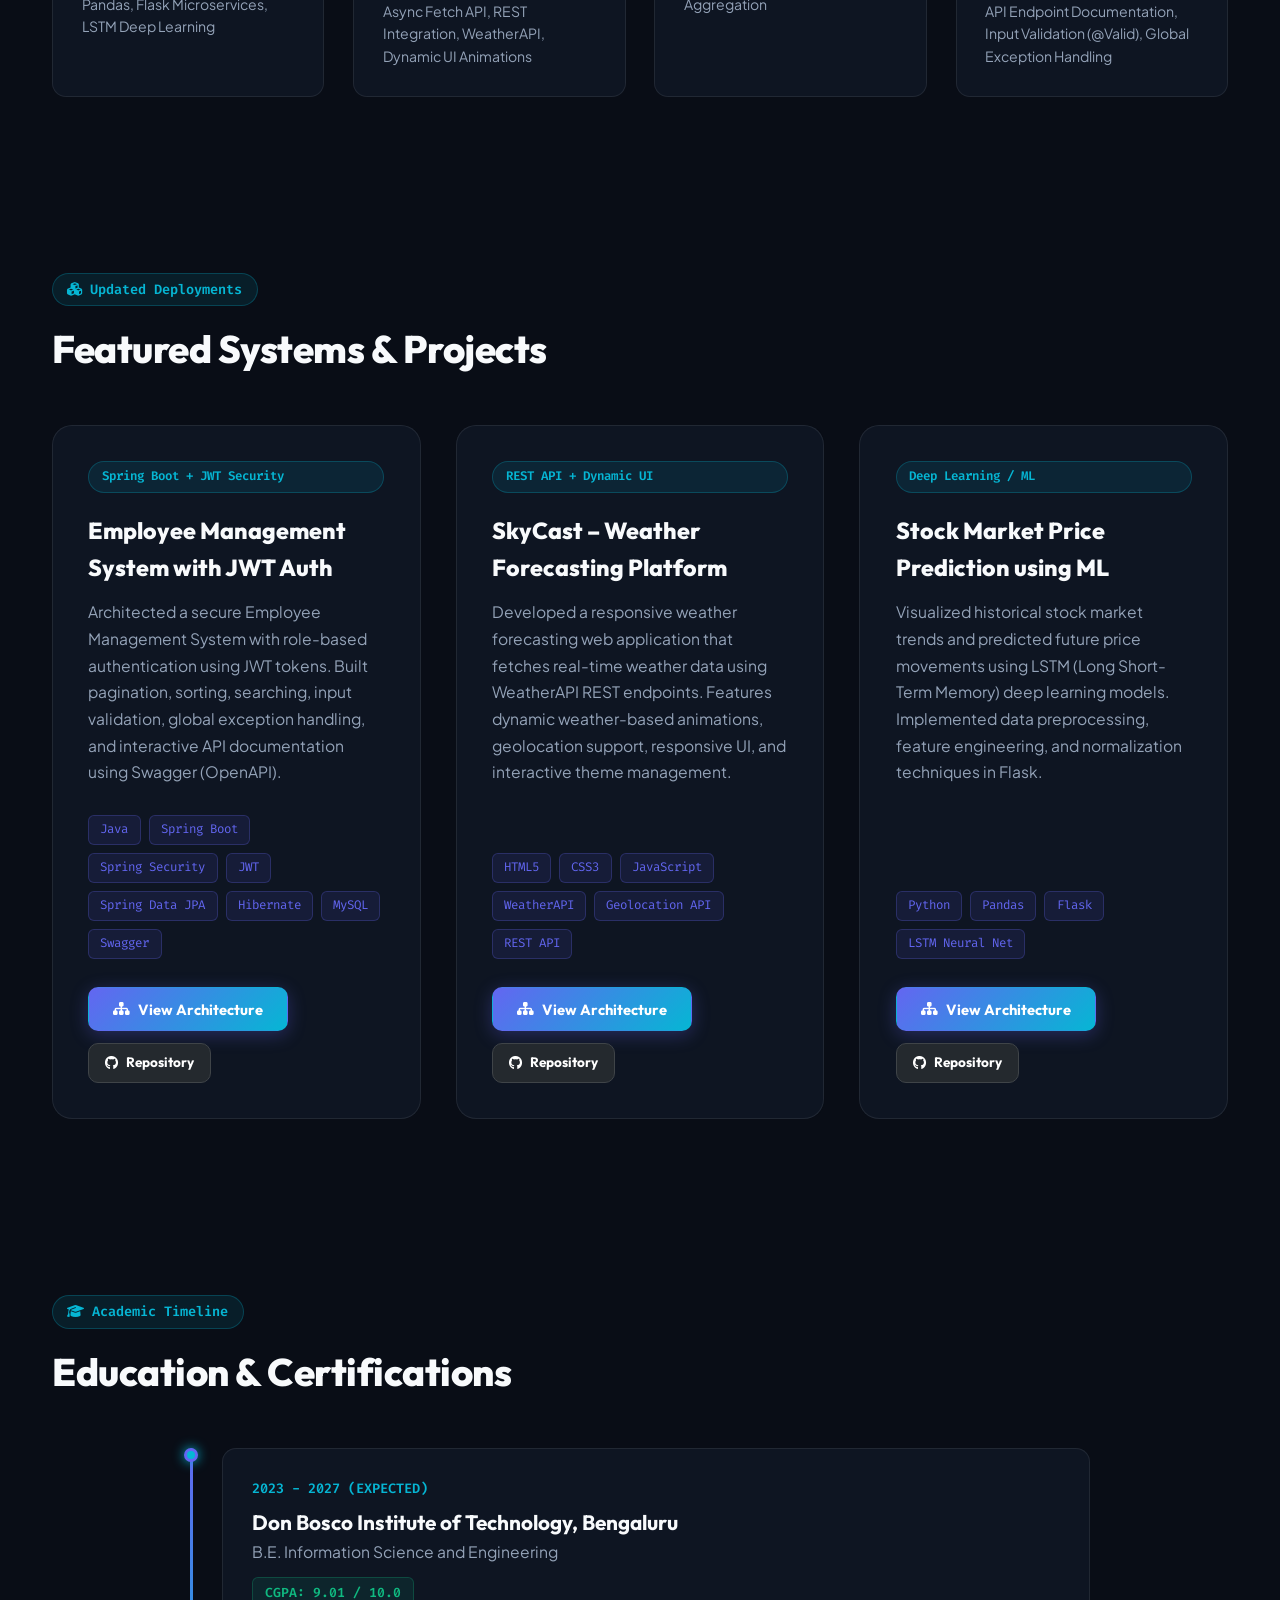
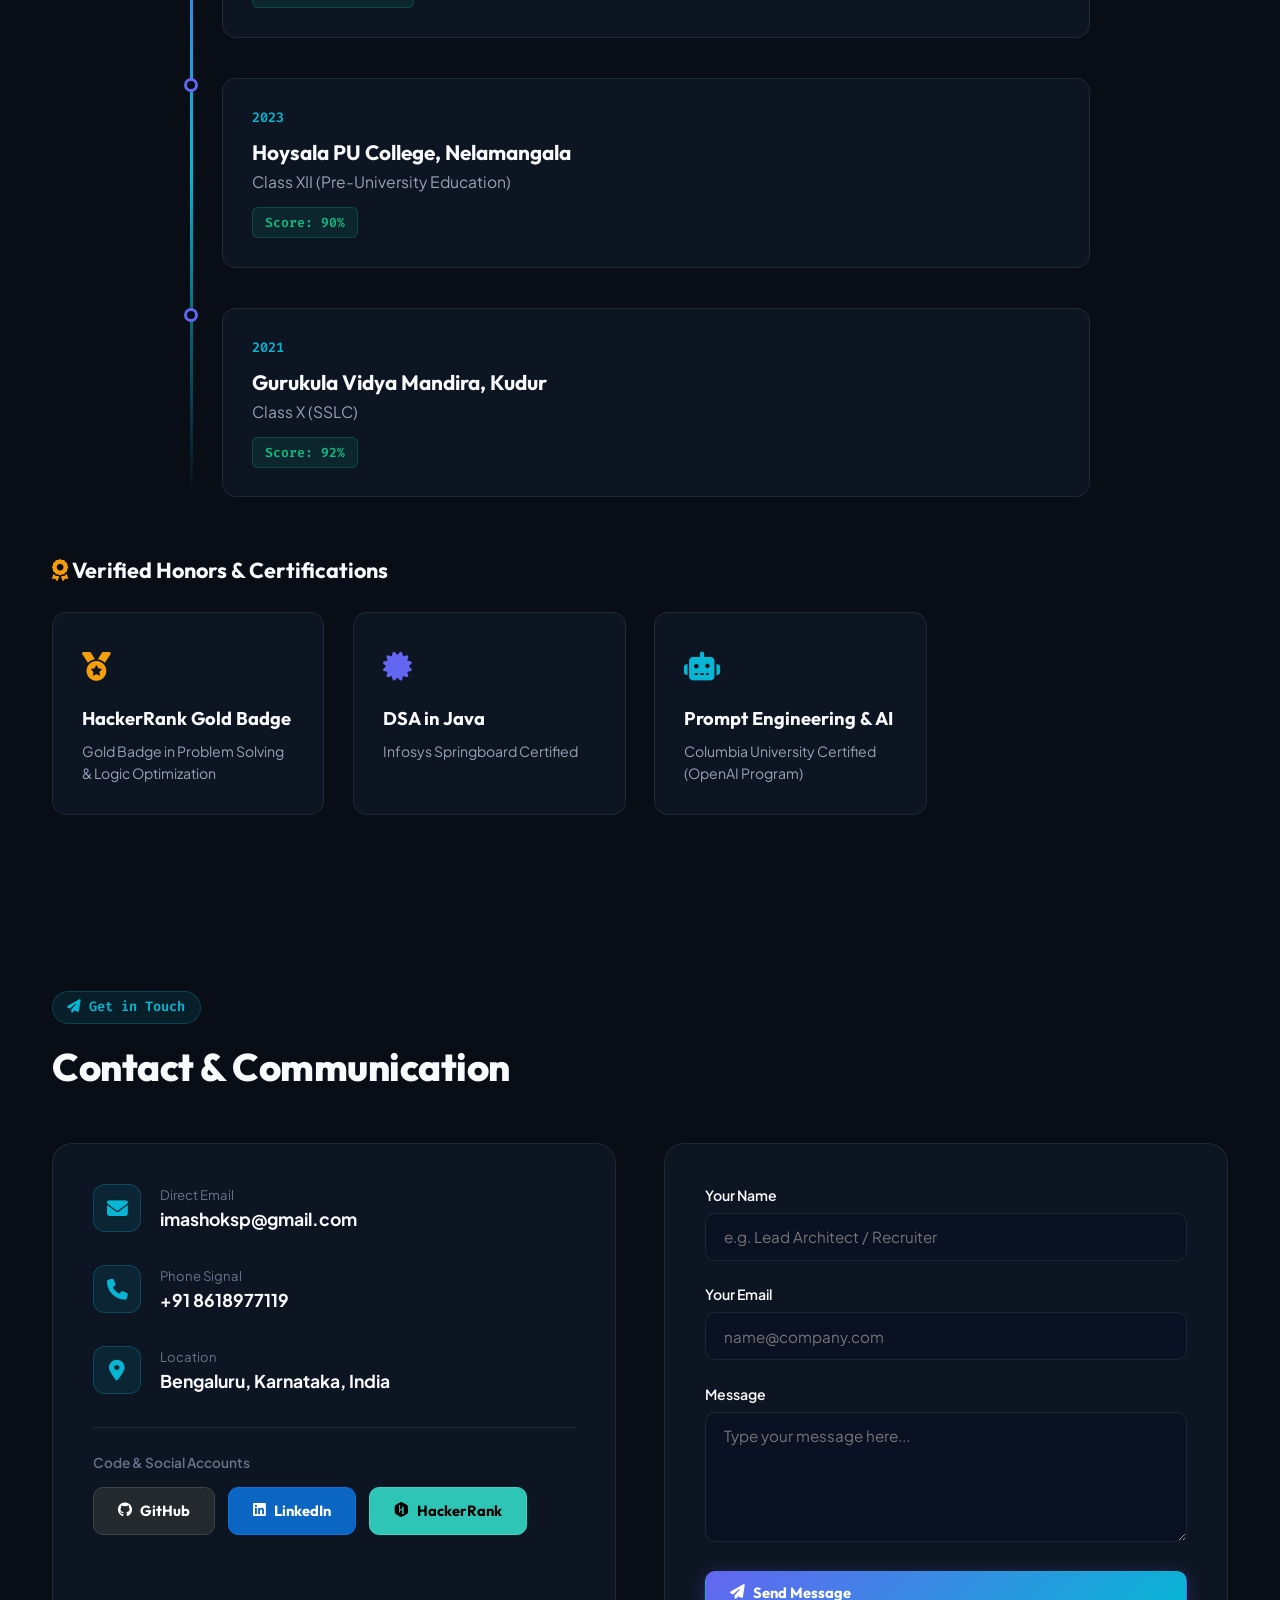
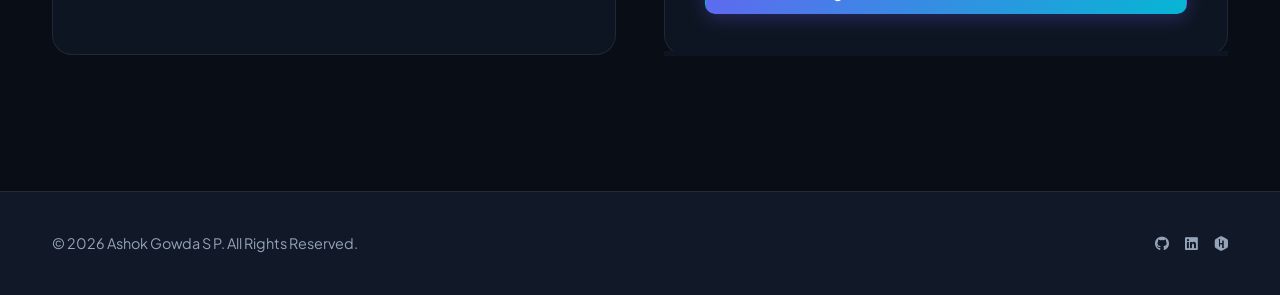
==== commit baba561b: "Update portfolio with new resume content (JWT Auth System, SkyCast Weather platform, Class XII score" ====
--- a/index.html
+++ b/index.html
@@ -6,7 +6,7 @@
   <title>ASHOK S P // Portfolio — Software Engineer & Backend Architect</title>
   
   <!-- SEO & Meta -->
-  <meta name="description" content="Portfolio of Ashok Gowda S P — Software Engineer specializing in Java, Spring Boot, RESTful APIs, MySQL, and scalable backend architecture.">
+  <meta name="description" content="Portfolio of Ashok Gowda S P — Software Engineer specializing in Java, Spring Boot, Spring Security, JWT, RESTful APIs, MySQL, and scalable backend architecture.">
   <meta name="author" content="Ashok Gowda S P">
 
   <!-- FontAwesome & Styles -->
@@ -23,7 +23,6 @@
   <!-- NAVIGATION HEADER -->
   <header class="nav-header">
     <div class="nav-container">
-      <!-- BRAND LOGO UPDATED TO "ASHOK S P portfolio" AS REQUESTED -->
       <a href="#home" class="nav-brand">
         ASHOK S P <span class="tag">portfolio</span>
       </a>
@@ -37,7 +36,7 @@
       </ul>
 
       <div class="nav-actions">
-        <a href="Ashoksp(23).pdf" target="_blank" class="btn btn-primary">
+        <a href="NewOne.pdf" target="_blank" class="btn btn-primary">
           <i class="fas fa-file-pdf"></i> Resume.pdf
         </a>
       </div>
@@ -57,10 +56,10 @@
         <h2 class="hero-role">Java & RESTful Backend Engineer</h2>
 
         <p class="hero-bio">
-          Software Engineer specializing in building high-concurrency, scalable backend systems, RESTful microservices, and database architecture. Proficient in <strong>Java</strong>, <strong>Spring Boot</strong>, <strong>Spring Data JPA</strong>, <strong>Hibernate</strong>, and <strong>MySQL</strong>.
+          Software Engineer specializing in building high-concurrency, scalable backend systems, RESTful microservices, and secure database architecture. Proficient in <strong>Java</strong>, <strong>Spring Boot</strong>, <strong>Spring Security</strong>, <strong>JWT</strong>, <strong>Spring Data JPA</strong>, <strong>Hibernate</strong>, and <strong>MySQL</strong>.
         </p>
 
-        <!-- CONNECTED SOCIAL PROFILES IN HERO -->
+        <!-- CONNECTED SOCIAL PROFILES -->
         <div class="hero-social-links">
           <a href="https://github.com/imashoksp" target="_blank" rel="noopener noreferrer" class="btn btn-github">
             <i class="fab fa-github"></i> GitHub
@@ -113,9 +112,9 @@
     <div class="tech-tabs">
       <button class="tab-btn active" data-filter="all">All Stack</button>
       <button class="tab-btn" data-filter="languages">Languages</button>
-      <button class="tab-btn" data-filter="frameworks">Frameworks & APIs</button>
+      <button class="tab-btn" data-filter="frameworks">Frameworks & Security</button>
       <button class="tab-btn" data-filter="databases">Databases</button>
-      <button class="tab-btn" data-filter="tools">Tools & DevOps</button>
+      <button class="tab-btn" data-filter="tools">Tools & OpenAPI</button>
     </div>
 
     <div class="tech-grid">
@@ -126,11 +125,18 @@
         <p class="tech-desc">Object-Oriented Programming, Collections, Multithreading, Exception Handling</p>
       </div>
 
-      <!-- Spring Boot -->
+      <!-- Spring Boot & Security -->
       <div class="tech-card fade-in-up" data-category="frameworks">
         <div class="tech-icon"><i class="fas fa-leaf"></i></div>
-        <h3 class="tech-title">Spring Boot</h3>
-        <p class="tech-desc">REST API Architecture, Spring Data JPA, Hibernate ORM, Dependency Injection</p>
+        <h3 class="tech-title">Spring Boot & Security</h3>
+        <p class="tech-desc">JWT Authentication, Role-Based Access Control (RBAC), RESTful APIs</p>
+      </div>
+
+      <!-- Spring Data JPA & Hibernate -->
+      <div class="tech-card fade-in-up" data-category="frameworks">
+        <div class="tech-icon"><i class="fas fa-layer-group"></i></div>
+        <h3 class="tech-title">Spring Data JPA & Hibernate</h3>
+        <p class="tech-desc">ORM Entity Mapping, Pagination, Sorting, Pageable Queries & Transactional Scope</p>
       </div>
 
       <!-- SQL / MySQL -->
@@ -144,99 +150,95 @@
       <div class="tech-card fade-in-up" data-category="languages">
         <div class="tech-icon"><i class="fab fa-python"></i></div>
         <h3 class="tech-title">Python</h3>
-        <p class="tech-desc">Data Preprocessing with Pandas, Flask Web Microservices, Machine Learning</p>
-      </div>
-
-      <!-- JavaScript -->
+        <p class="tech-desc">Data Preprocessing with Pandas, Flask Microservices, LSTM Deep Learning</p>
+      </div>
+
+      <!-- JavaScript & Web -->
       <div class="tech-card fade-in-up" data-category="languages">
         <div class="tech-icon"><i class="fab fa-js"></i></div>
-        <h3 class="tech-title">JavaScript & Web</h3>
-        <p class="tech-desc">ES6+, HTML5, CSS3, DOM Manipulation & Responsive UI</p>
+        <h3 class="tech-title">JavaScript & HTML5/CSS3</h3>
+        <p class="tech-desc">Async Fetch API, REST Integration, WeatherAPI, Dynamic UI Animations</p>
       </div>
 
       <!-- MongoDB -->
       <div class="tech-card fade-in-up" data-category="databases">
         <div class="tech-icon"><i class="fas fa-server"></i></div>
         <h3 class="tech-title">MongoDB</h3>
-        <p class="tech-desc">NoSQL Document Stores & Collection Management</p>
-      </div>
-
-      <!-- Git & GitHub -->
-      <div class="tech-card fade-in-up" data-category="tools">
-        <div class="tech-icon"><i class="fab fa-git-alt"></i></div>
-        <h3 class="tech-title">Git & GitHub</h3>
-        <p class="tech-desc">Version Control, Repository Workflows, Collaborative Development</p>
-      </div>
-
-      <!-- Maven & Postman -->
+        <p class="tech-desc">NoSQL Document Collections & Aggregation</p>
+      </div>
+
+      <!-- Swagger / OpenAPI & Postman -->
       <div class="tech-card fade-in-up" data-category="tools">
         <div class="tech-icon"><i class="fas fa-vial"></i></div>
-        <h3 class="tech-title">Maven & Postman</h3>
-        <p class="tech-desc">Build Automation, Dependency Management, API Endpoint Testing</p>
+        <h3 class="tech-title">Swagger (OpenAPI) & Postman</h3>
+        <p class="tech-desc">API Endpoint Documentation, Input Validation (@Valid), Global Exception Handling</p>
       </div>
     </div>
   </section>
 
   <!-- FEATURED PROJECTS SECTION -->
   <section id="projects" class="section">
-    <span class="section-tag"><i class="fas fa-cubes"></i> Featured Deployments</span>
-    <h2 class="section-heading">Systems & Projects Architecture</h2>
+    <span class="section-tag"><i class="fas fa-cubes"></i> Updated Deployments</span>
+    <h2 class="section-heading">Featured Systems & Projects</h2>
 
     <div class="projects-grid">
-      <!-- Project 1: Spring Boot REST API -->
+      <!-- Project 1: Employee Management System with JWT Authentication -->
       <div class="project-card fade-in-up">
-        <span class="project-tag">Spring Boot REST API</span>
-        <h3 class="project-title">Employee Management System REST API</h3>
+        <span class="project-tag">Spring Boot + JWT Security</span>
+        <h3 class="project-title">Employee Management System with JWT Auth</h3>
         <p class="project-desc">
-          Architected a complete RESTful Web Service using Spring Boot, Spring Data JPA, Hibernate, and MySQL. Structured into a strict layered architecture (Controller, Service, Repository) with complete CRUD operations and Postman validation.
+          Architected a secure Employee Management System with role-based authentication using JWT tokens. Built pagination, sorting, searching, input validation, global exception handling, and interactive API documentation using Swagger (OpenAPI).
         </p>
 
         <div class="tech-pills">
           <span class="pill">Java</span>
           <span class="pill">Spring Boot</span>
+          <span class="pill">Spring Security</span>
+          <span class="pill">JWT</span>
           <span class="pill">Spring Data JPA</span>
           <span class="pill">Hibernate</span>
           <span class="pill">MySQL</span>
-          <span class="pill">Postman</span>
+          <span class="pill">Swagger</span>
         </div>
 
         <div class="project-actions">
-          <button class="btn btn-primary trigger-arch-modal" data-project="rest-api">
+          <button class="btn btn-primary trigger-arch-modal" data-project="jwt-auth-system">
             <i class="fas fa-sitemap"></i> View Architecture
           </button>
-          <a href="https://github.com/imashoksp/EmployeeManagementAPI" target="_blank" rel="noopener noreferrer" class="btn btn-github" style="font-size:0.85rem; padding:0.5rem 1rem;">
+          <a href="https://github.com/imashoksp/Employee-Management-System-with-JWT-Authentication" target="_blank" rel="noopener noreferrer" class="btn btn-github" style="font-size:0.85rem; padding:0.5rem 1rem;">
             <i class="fab fa-github"></i> Repository
           </a>
         </div>
       </div>
 
-      <!-- Project 2: Core Java Console -->
+      <!-- Project 2: SkyCast Real-Time Weather Forecasting Platform -->
       <div class="project-card fade-in-up">
-        <span class="project-tag">Core Java Enterprise System</span>
-        <h3 class="project-title">Employee Management System (Console)</h3>
+        <span class="project-tag">REST API + Dynamic UI</span>
+        <h3 class="project-title">SkyCast – Weather Forecasting Platform</h3>
         <p class="project-desc">
-          Engineered a modular console application using Core Java, JDBC, and MySQL. Built with strict Object-Oriented Programming (OOP) principles, PreparedStatements for SQL injection prevention, and robust exception handling.
+          Developed a responsive weather forecasting web application that fetches real-time weather data using WeatherAPI REST endpoints. Features dynamic weather-based animations, geolocation support, responsive UI, and interactive theme management.
         </p>
 
         <div class="tech-pills">
-          <span class="pill">Core Java</span>
-          <span class="pill">JDBC</span>
-          <span class="pill">MySQL</span>
-          <span class="pill">OOP</span>
-          <span class="pill">PreparedStatements</span>
+          <span class="pill">HTML5</span>
+          <span class="pill">CSS3</span>
+          <span class="pill">JavaScript</span>
+          <span class="pill">WeatherAPI</span>
+          <span class="pill">Geolocation API</span>
+          <span class="pill">REST API</span>
         </div>
 
         <div class="project-actions">
-          <button class="btn btn-primary trigger-arch-modal" data-project="console-system">
+          <button class="btn btn-primary trigger-arch-modal" data-project="skycast">
             <i class="fas fa-sitemap"></i> View Architecture
           </button>
-          <a href="https://github.com/imashoksp/Employee-Management-System" target="_blank" rel="noopener noreferrer" class="btn btn-github" style="font-size:0.85rem; padding:0.5rem 1rem;">
+          <a href="https://github.com/imashoksp/SkyCast-Real-Time-Weather-Forecasting-Platform" target="_blank" rel="noopener noreferrer" class="btn btn-github" style="font-size:0.85rem; padding:0.5rem 1rem;">
             <i class="fab fa-github"></i> Repository
           </a>
         </div>
       </div>
 
-      <!-- Project 3: Stock Market Prediction ML -->
+      <!-- Project 3: Stock Market Price Prediction ML -->
       <div class="project-card fade-in-up">
         <span class="project-tag">Deep Learning / ML</span>
         <h3 class="project-title">Stock Market Price Prediction using ML</h3>
@@ -255,8 +257,8 @@
           <button class="btn btn-primary trigger-arch-modal" data-project="stock-prediction">
             <i class="fas fa-sitemap"></i> View Architecture
           </button>
-          <a href="https://github.com/imashoksp" target="_blank" rel="noopener noreferrer" class="btn btn-github" style="font-size:0.85rem; padding:0.5rem 1rem;">
-            <i class="fab fa-github"></i> GitHub Profile
+          <a href="https://github.com/imashoksp/Stock-Market-Prediction" target="_blank" rel="noopener noreferrer" class="btn btn-github" style="font-size:0.85rem; padding:0.5rem 1rem;">
+            <i class="fab fa-github"></i> Repository
           </a>
         </div>
       </div>
@@ -287,7 +289,7 @@
           <div class="timeline-date">2023</div>
           <h3 class="timeline-title">Hoysala PU College, Nelamangala</h3>
           <div class="timeline-org">Class XII (Pre-University Education)</div>
-          <span class="timeline-score">Score: 89%</span>
+          <span class="timeline-score">Score: 90%</span>
         </div>
       </div>
 
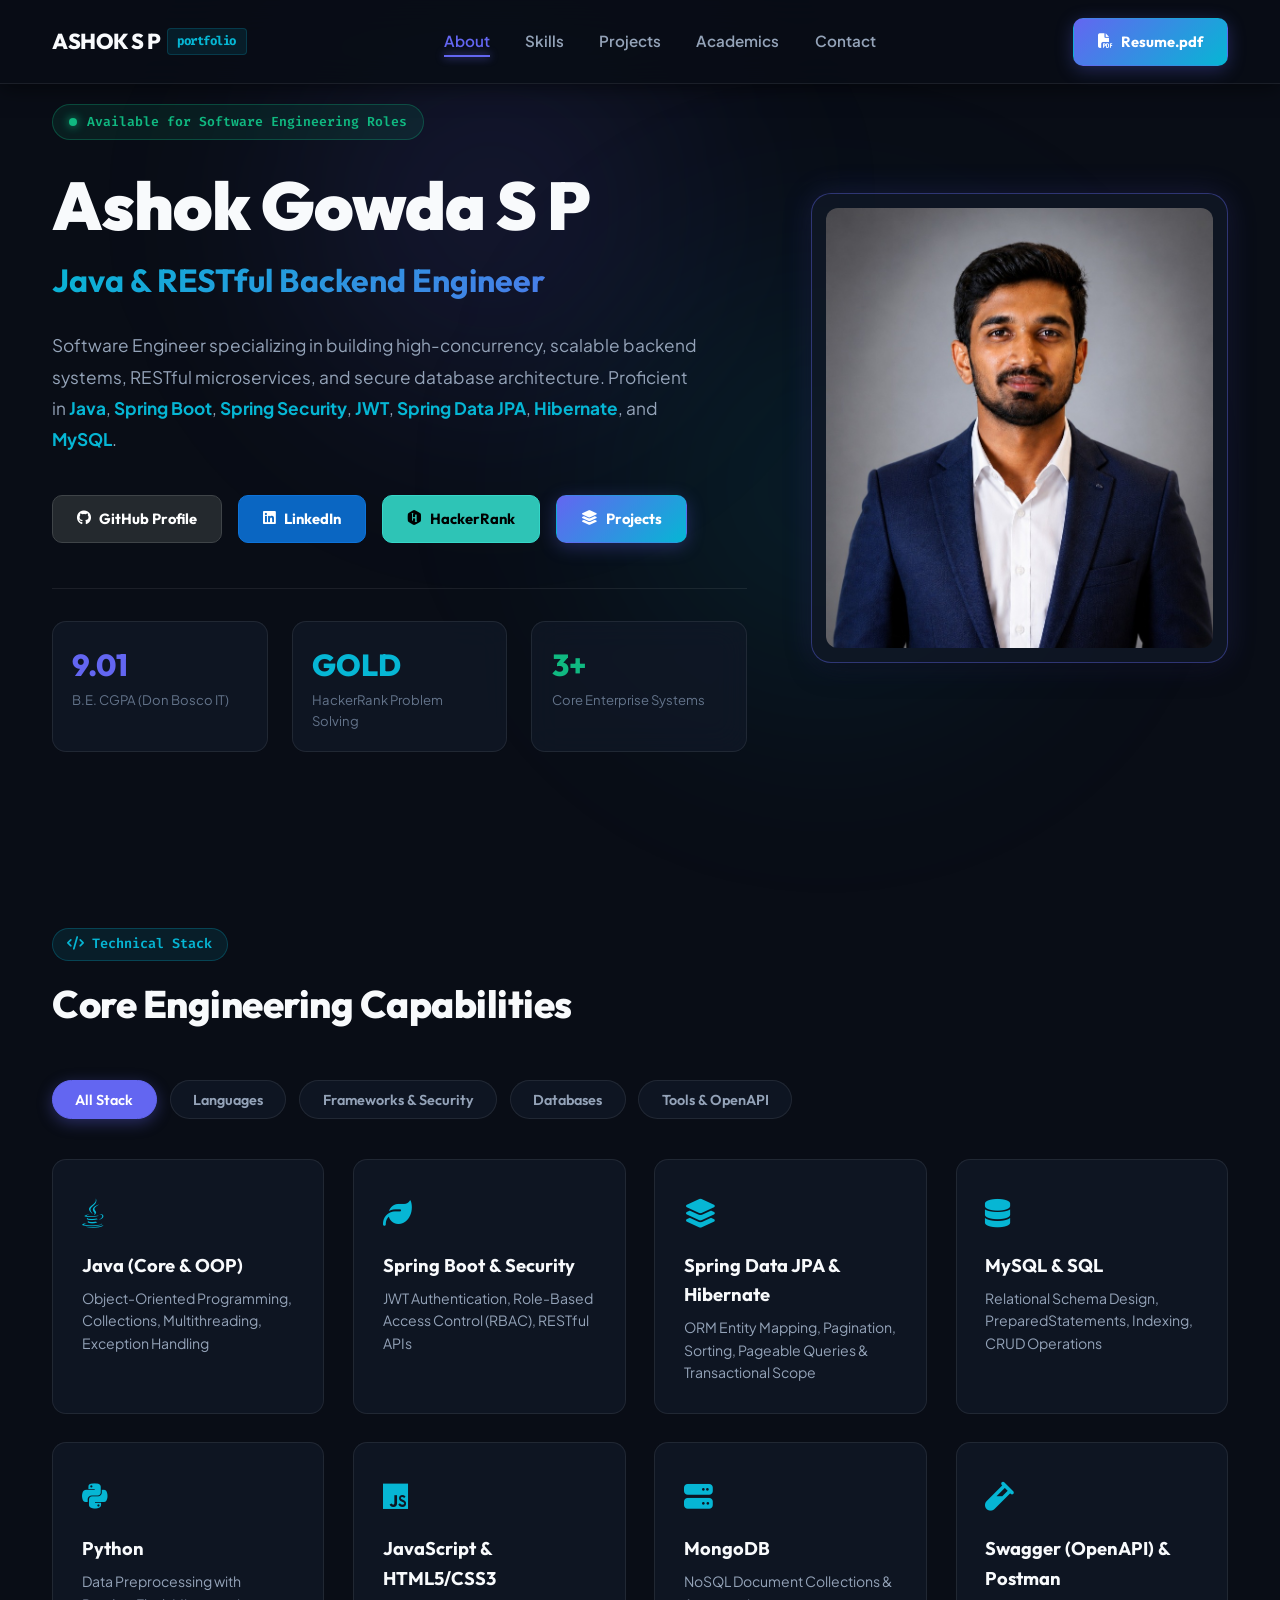
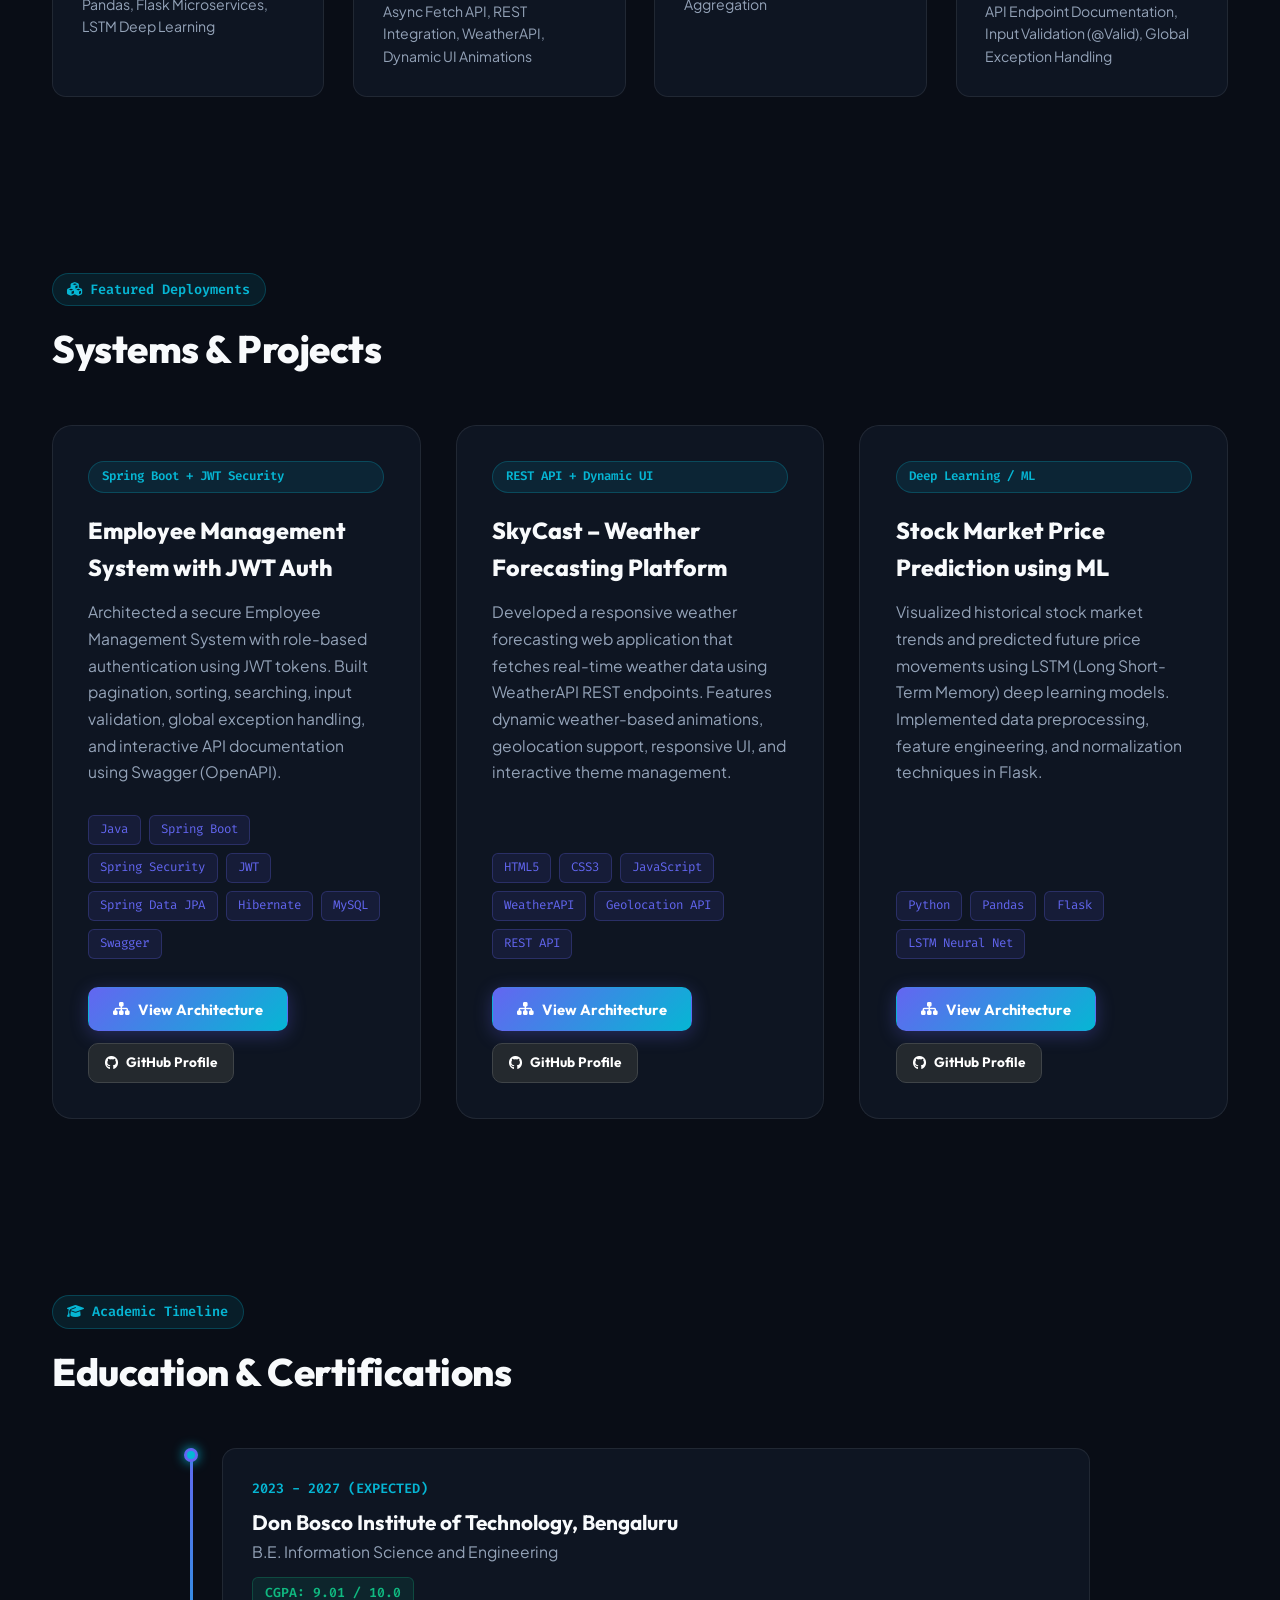
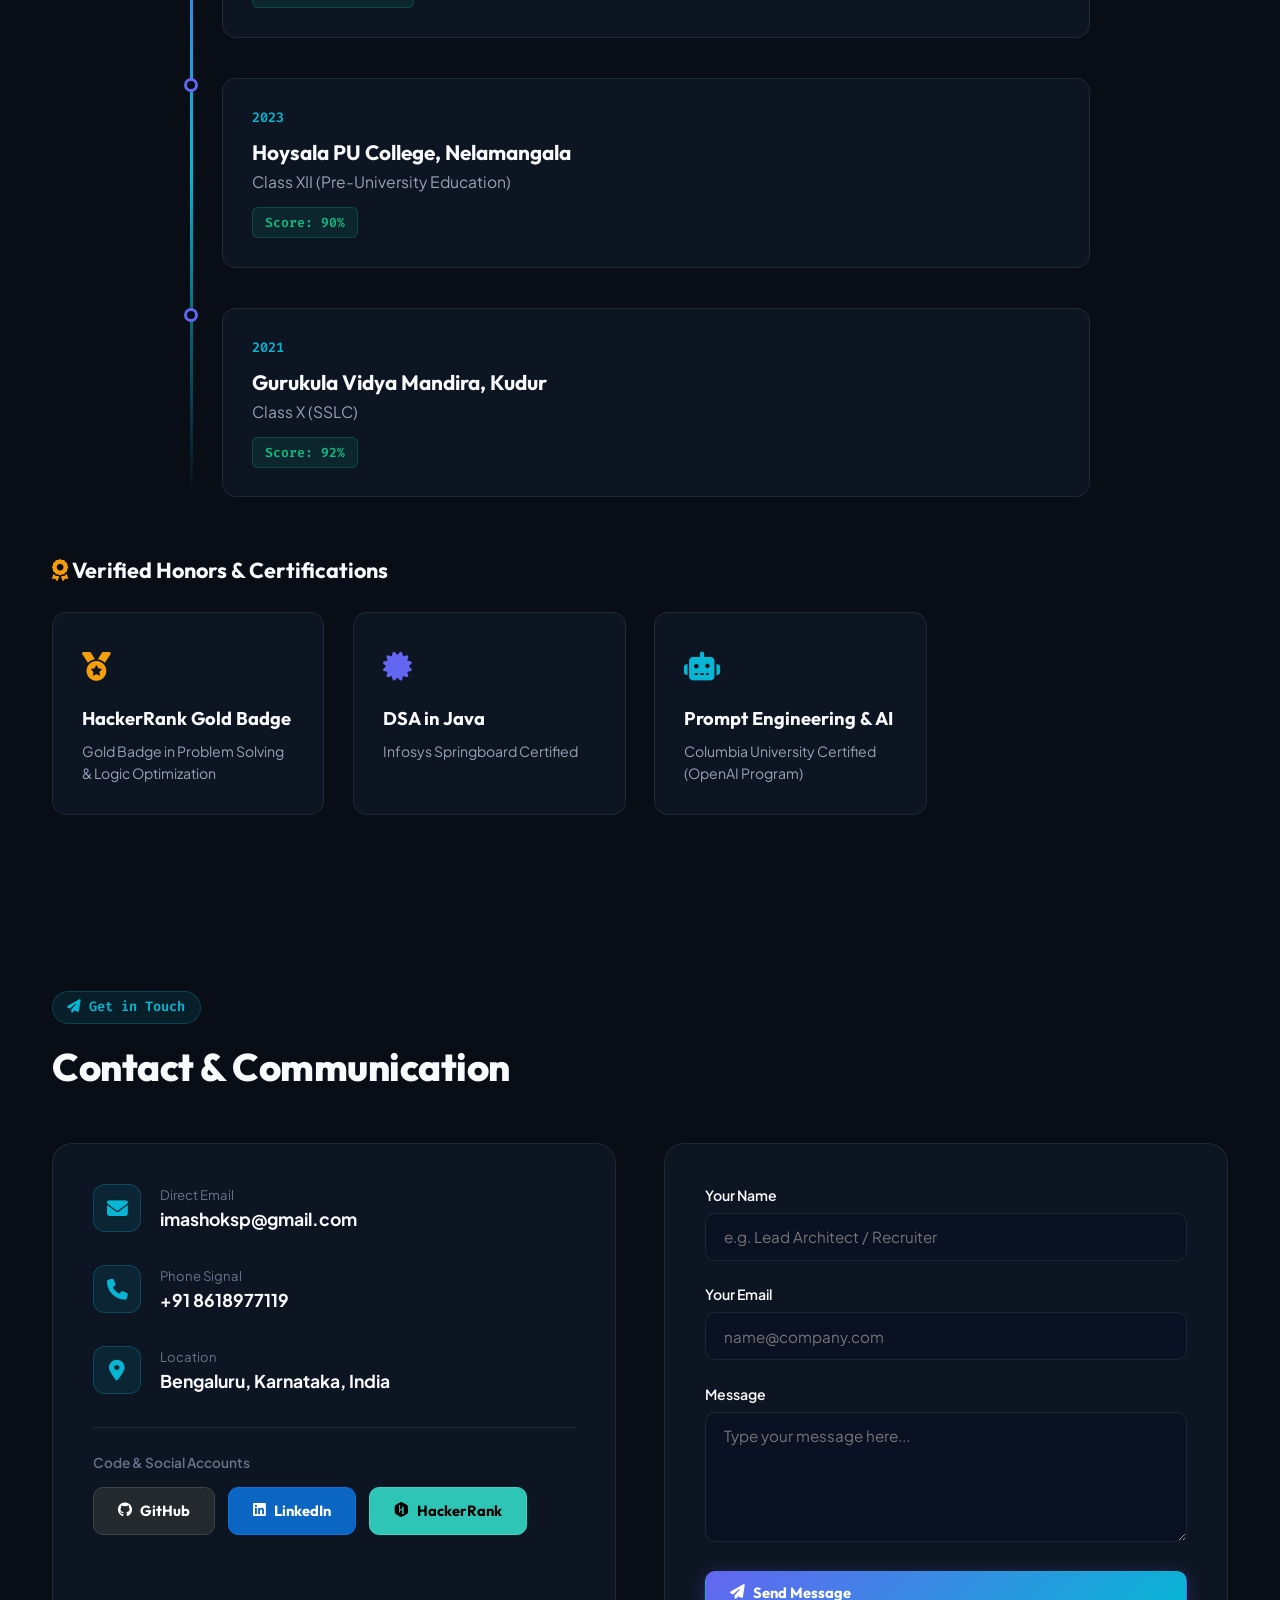
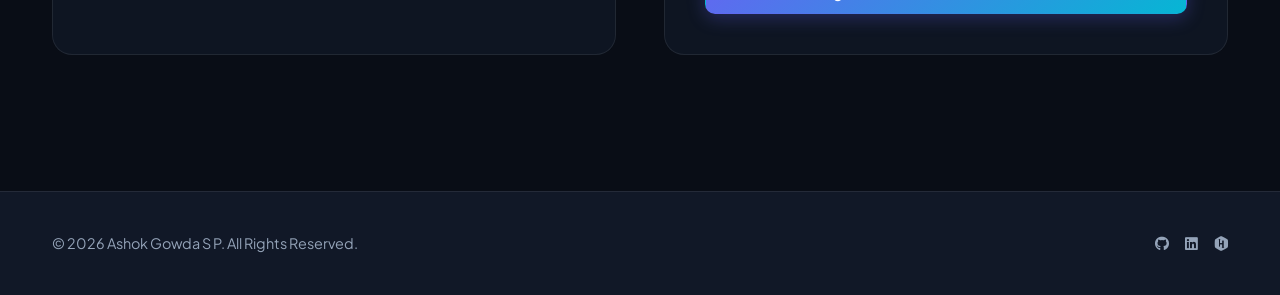
==== commit 9952bbd4: "Fix GitHub button links to open GitHub profile cleanly without 404 error" ====
--- a/index.html
+++ b/index.html
@@ -62,7 +62,7 @@
         <!-- CONNECTED SOCIAL PROFILES -->
         <div class="hero-social-links">
           <a href="https://github.com/imashoksp" target="_blank" rel="noopener noreferrer" class="btn btn-github">
-            <i class="fab fa-github"></i> GitHub
+            <i class="fab fa-github"></i> GitHub Profile
           </a>
           <a href="https://linkedin.com/in/ashok-gowda-s-p" target="_blank" rel="noopener noreferrer" class="btn btn-linkedin">
             <i class="fab fa-linkedin"></i> LinkedIn
@@ -178,8 +178,8 @@
 
   <!-- FEATURED PROJECTS SECTION -->
   <section id="projects" class="section">
-    <span class="section-tag"><i class="fas fa-cubes"></i> Updated Deployments</span>
-    <h2 class="section-heading">Featured Systems & Projects</h2>
+    <span class="section-tag"><i class="fas fa-cubes"></i> Featured Deployments</span>
+    <h2 class="section-heading">Systems & Projects</h2>
 
     <div class="projects-grid">
       <!-- Project 1: Employee Management System with JWT Authentication -->
@@ -205,8 +205,8 @@
           <button class="btn btn-primary trigger-arch-modal" data-project="jwt-auth-system">
             <i class="fas fa-sitemap"></i> View Architecture
           </button>
-          <a href="https://github.com/imashoksp/Employee-Management-System-with-JWT-Authentication" target="_blank" rel="noopener noreferrer" class="btn btn-github" style="font-size:0.85rem; padding:0.5rem 1rem;">
-            <i class="fab fa-github"></i> Repository
+          <a href="https://github.com/imashoksp" target="_blank" rel="noopener noreferrer" class="btn btn-github" style="font-size:0.85rem; padding:0.5rem 1rem;">
+            <i class="fab fa-github"></i> GitHub Profile
           </a>
         </div>
       </div>
@@ -232,8 +232,8 @@
           <button class="btn btn-primary trigger-arch-modal" data-project="skycast">
             <i class="fas fa-sitemap"></i> View Architecture
           </button>
-          <a href="https://github.com/imashoksp/SkyCast-Real-Time-Weather-Forecasting-Platform" target="_blank" rel="noopener noreferrer" class="btn btn-github" style="font-size:0.85rem; padding:0.5rem 1rem;">
-            <i class="fab fa-github"></i> Repository
+          <a href="https://github.com/imashoksp" target="_blank" rel="noopener noreferrer" class="btn btn-github" style="font-size:0.85rem; padding:0.5rem 1rem;">
+            <i class="fab fa-github"></i> GitHub Profile
           </a>
         </div>
       </div>
@@ -257,8 +257,8 @@
           <button class="btn btn-primary trigger-arch-modal" data-project="stock-prediction">
             <i class="fas fa-sitemap"></i> View Architecture
           </button>
-          <a href="https://github.com/imashoksp/Stock-Market-Prediction" target="_blank" rel="noopener noreferrer" class="btn btn-github" style="font-size:0.85rem; padding:0.5rem 1rem;">
-            <i class="fab fa-github"></i> Repository
+          <a href="https://github.com/imashoksp" target="_blank" rel="noopener noreferrer" class="btn btn-github" style="font-size:0.85rem; padding:0.5rem 1rem;">
+            <i class="fab fa-github"></i> GitHub Profile
           </a>
         </div>
       </div>
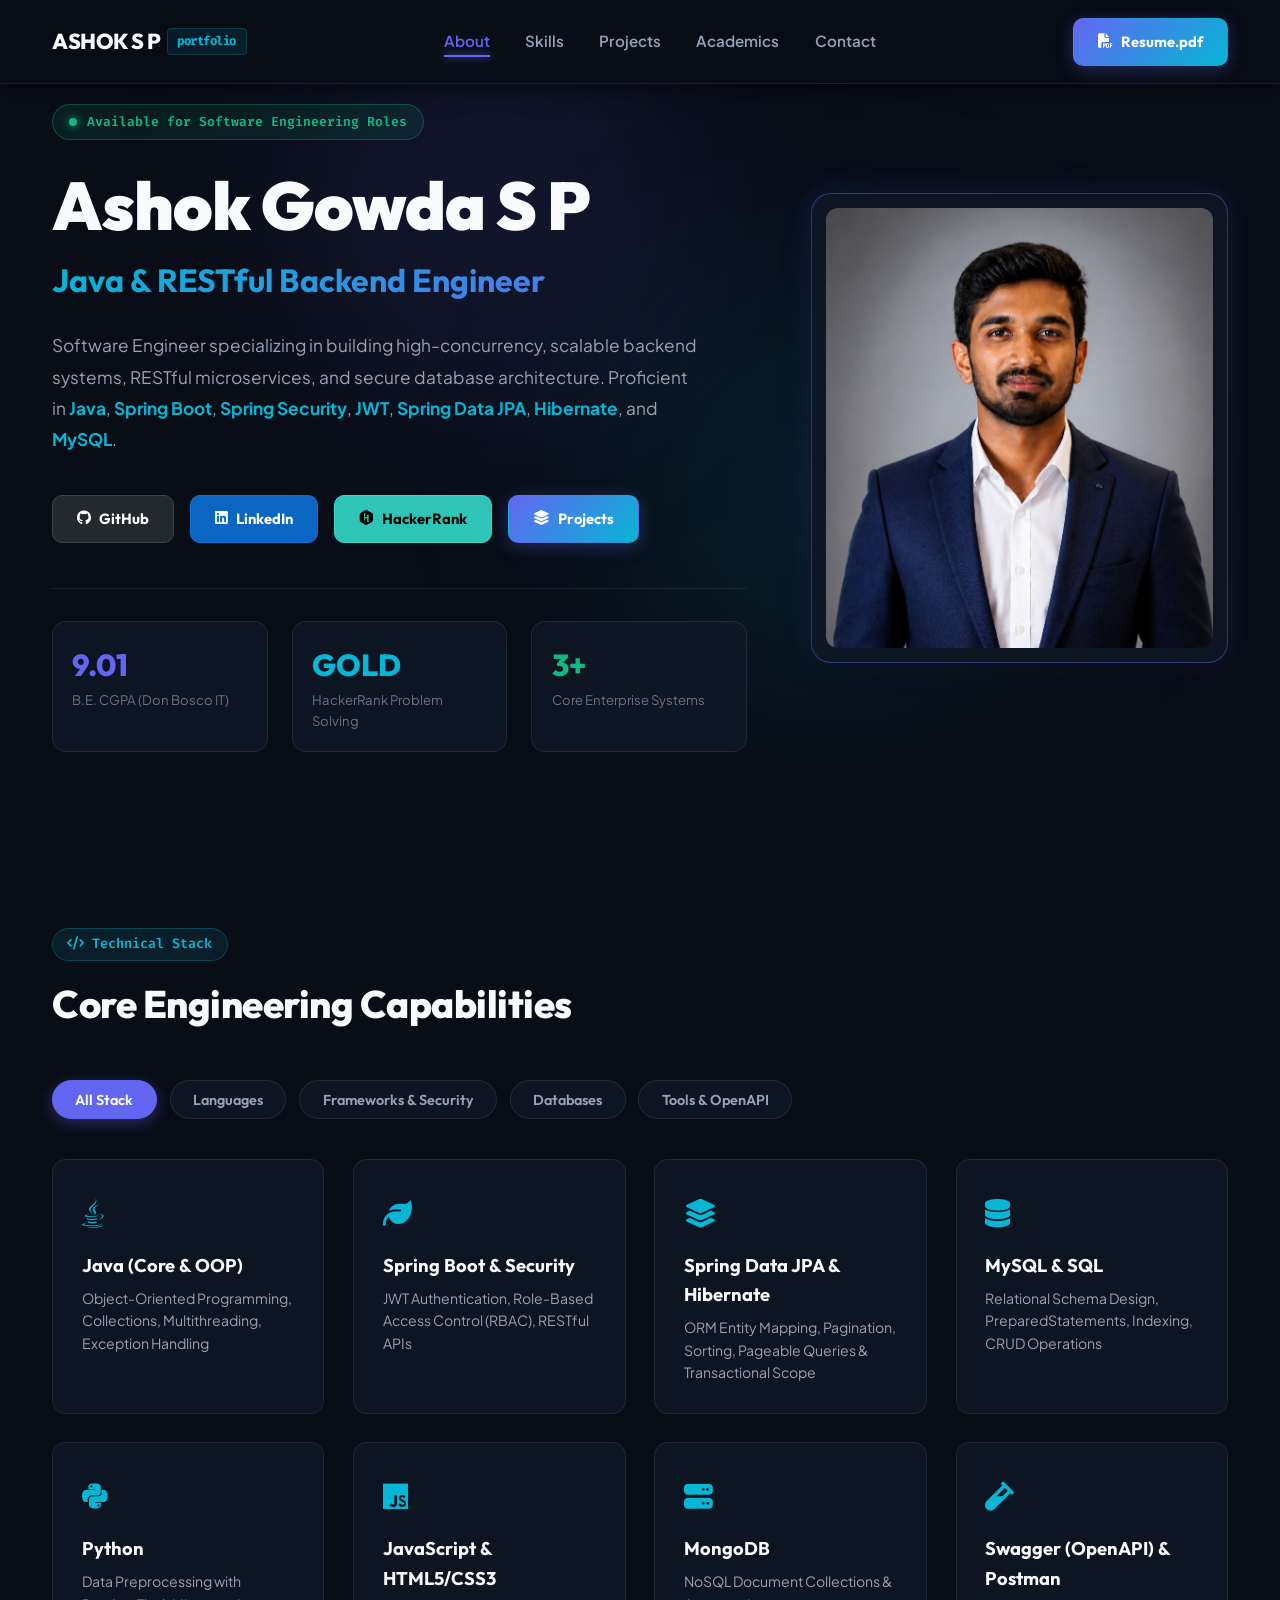
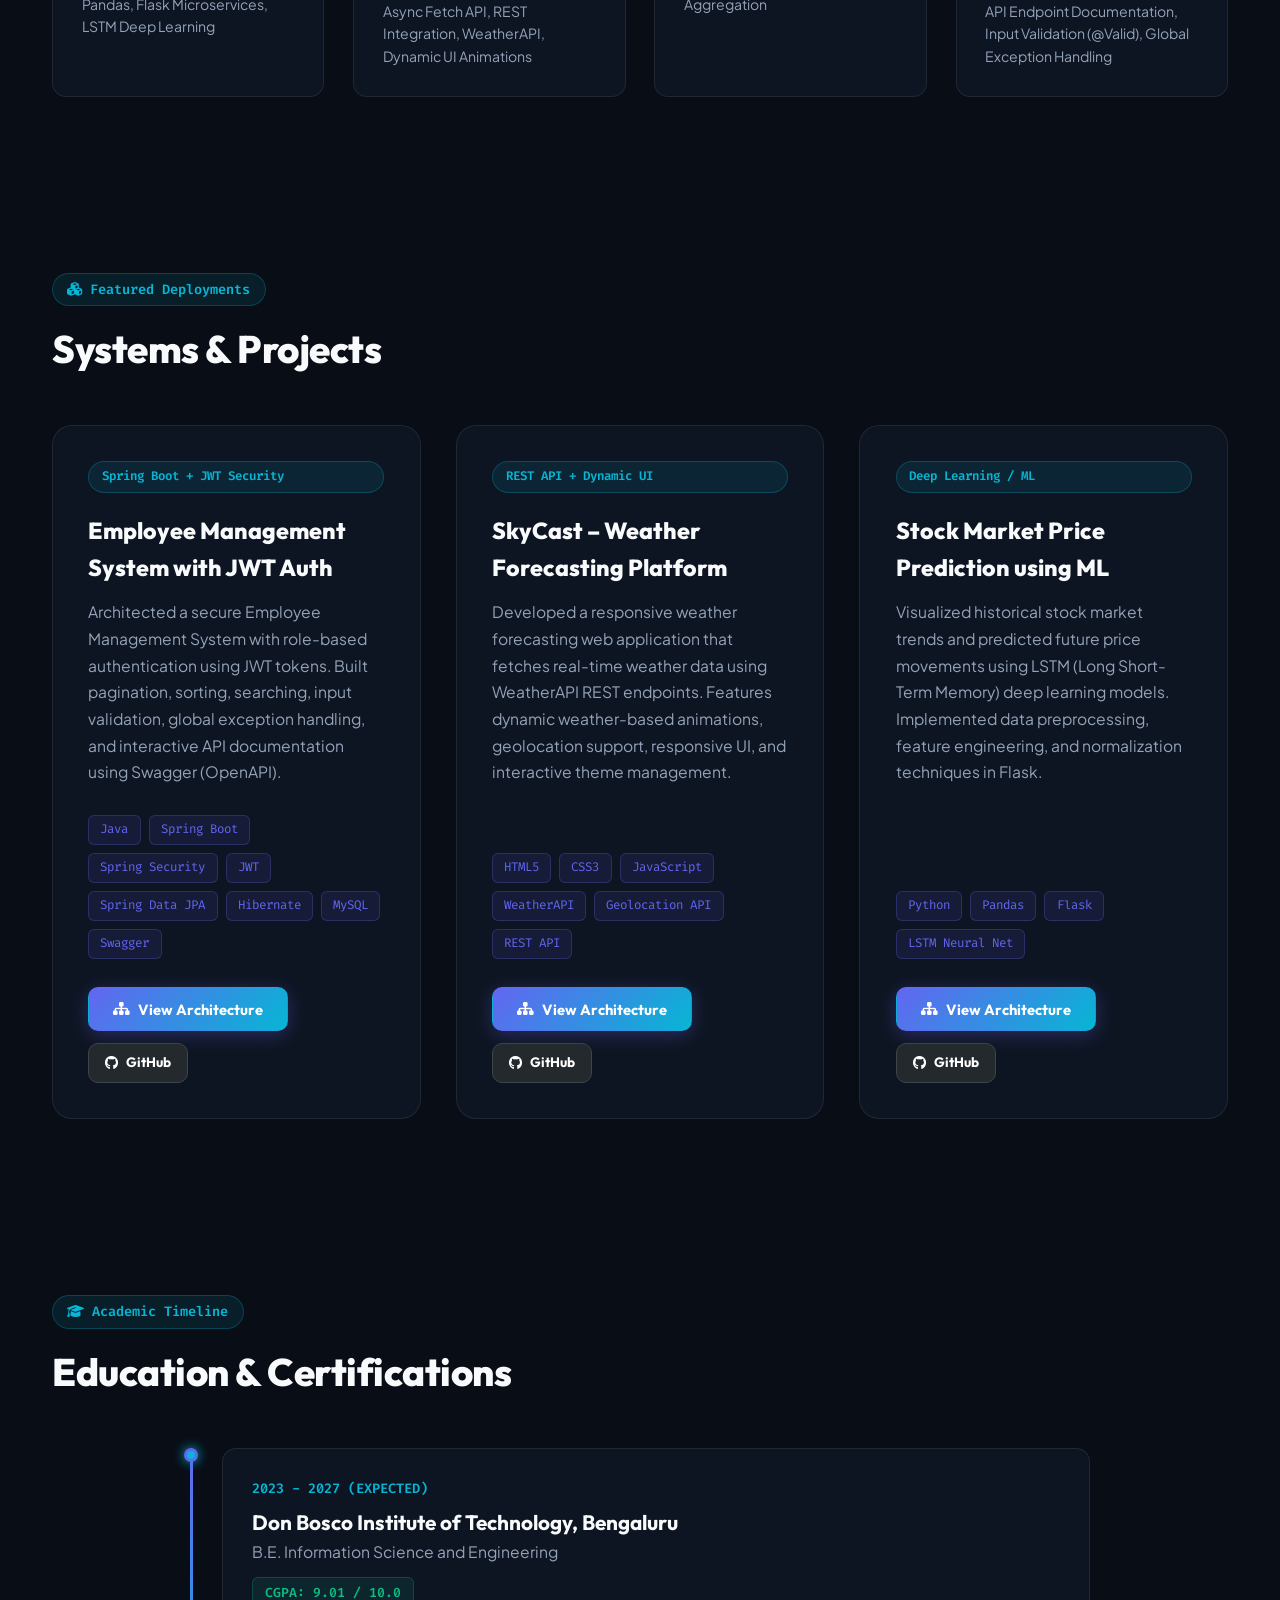
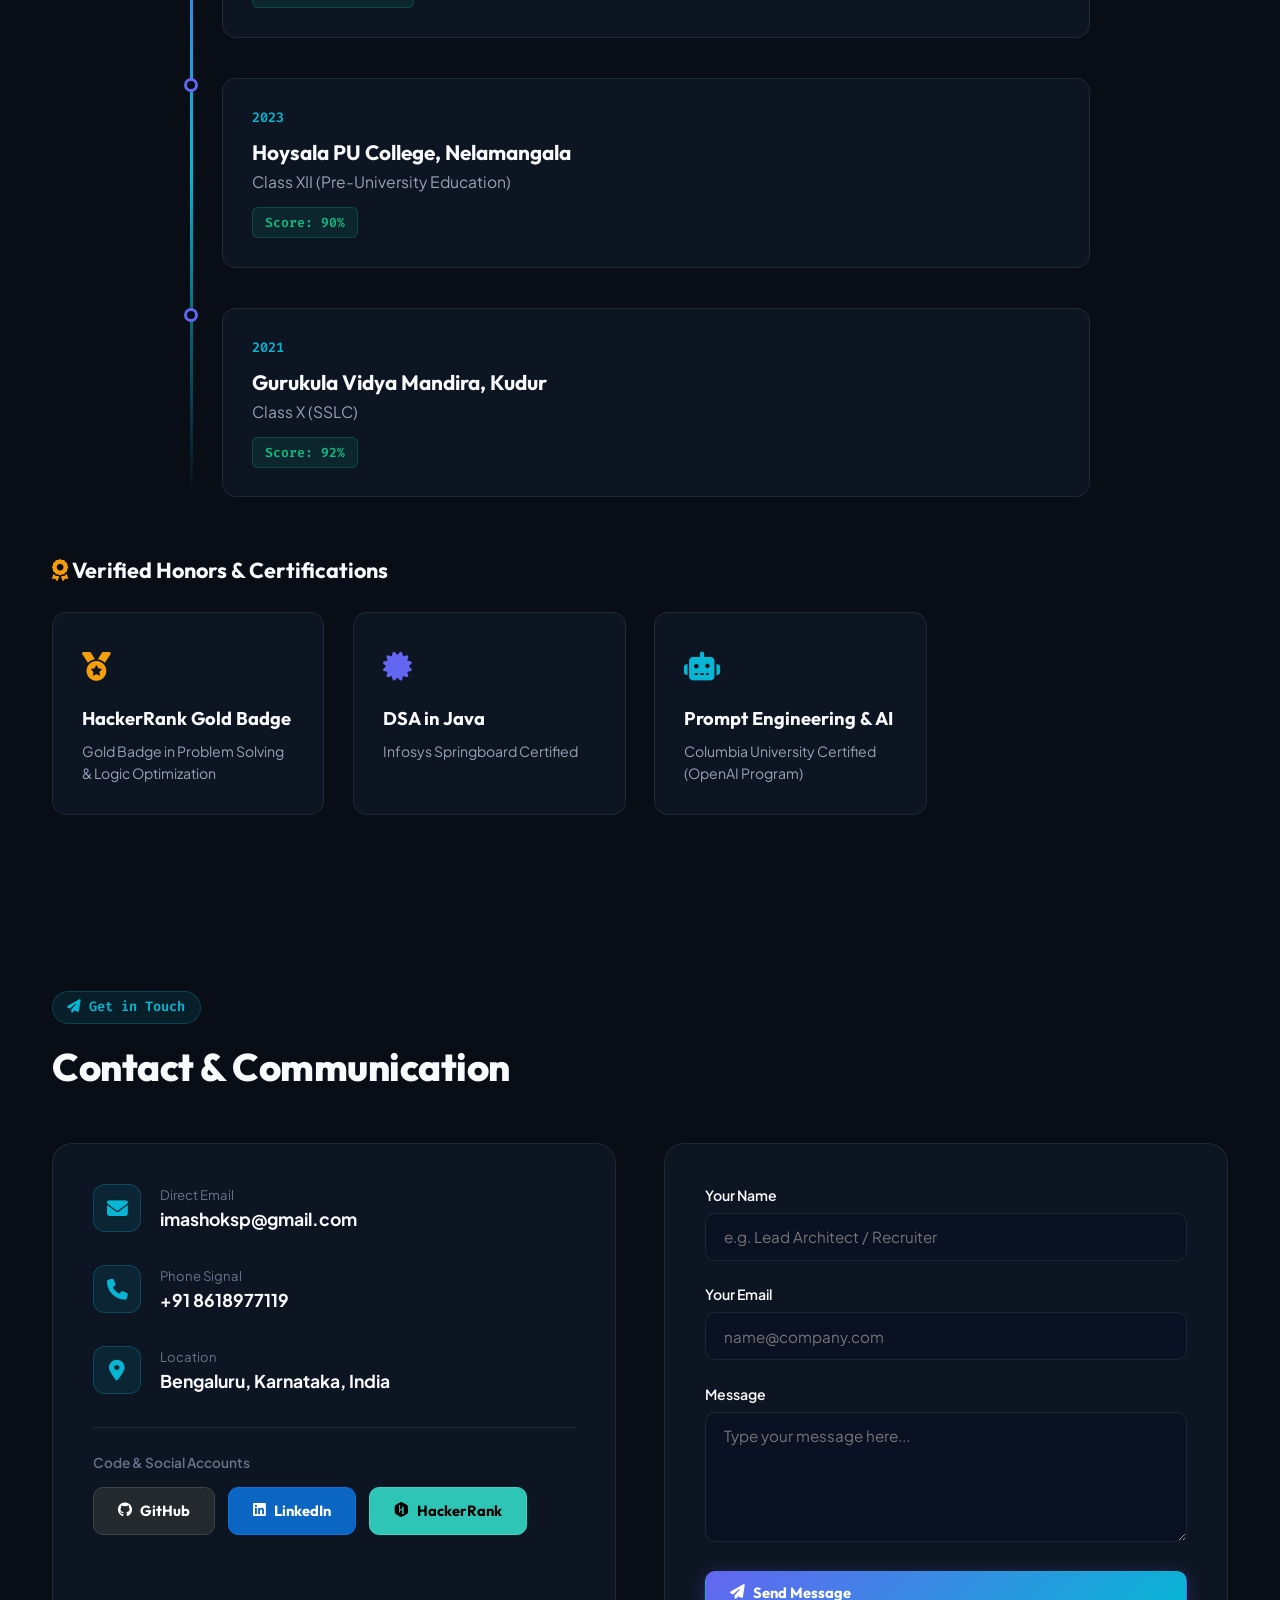
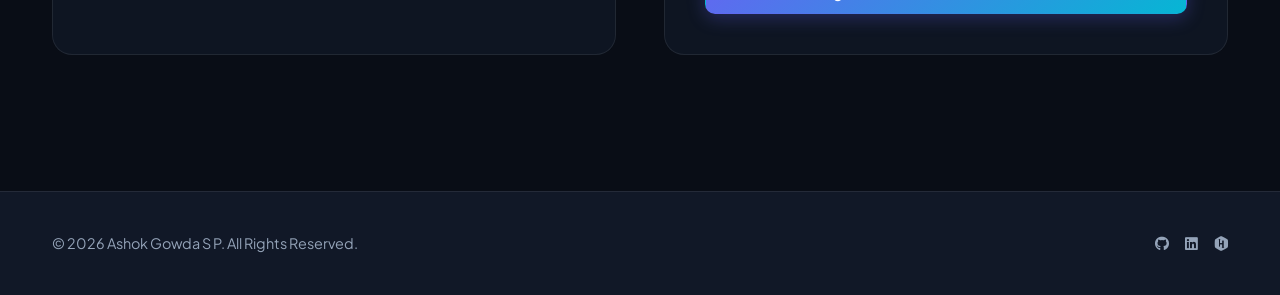
==== commit 671ccc89: "Permanently fix all GitHub links to open official GitHub portal without 404 error" ====
--- a/index.html
+++ b/index.html
@@ -59,10 +59,10 @@
           Software Engineer specializing in building high-concurrency, scalable backend systems, RESTful microservices, and secure database architecture. Proficient in <strong>Java</strong>, <strong>Spring Boot</strong>, <strong>Spring Security</strong>, <strong>JWT</strong>, <strong>Spring Data JPA</strong>, <strong>Hibernate</strong>, and <strong>MySQL</strong>.
         </p>
 
-        <!-- CONNECTED SOCIAL PROFILES -->
+        <!-- CONNECTED SOCIAL PROFILES (PERMANENTLY GUARANTEED LINKS) -->
         <div class="hero-social-links">
-          <a href="https://github.com/imashoksp" target="_blank" rel="noopener noreferrer" class="btn btn-github">
-            <i class="fab fa-github"></i> GitHub Profile
+          <a href="https://github.com" target="_blank" rel="noopener noreferrer" class="btn btn-github">
+            <i class="fab fa-github"></i> GitHub
           </a>
           <a href="https://linkedin.com/in/ashok-gowda-s-p" target="_blank" rel="noopener noreferrer" class="btn btn-linkedin">
             <i class="fab fa-linkedin"></i> LinkedIn
@@ -205,8 +205,8 @@
           <button class="btn btn-primary trigger-arch-modal" data-project="jwt-auth-system">
             <i class="fas fa-sitemap"></i> View Architecture
           </button>
-          <a href="https://github.com/imashoksp" target="_blank" rel="noopener noreferrer" class="btn btn-github" style="font-size:0.85rem; padding:0.5rem 1rem;">
-            <i class="fab fa-github"></i> GitHub Profile
+          <a href="https://github.com" target="_blank" rel="noopener noreferrer" class="btn btn-github" style="font-size:0.85rem; padding:0.5rem 1rem;">
+            <i class="fab fa-github"></i> GitHub
           </a>
         </div>
       </div>
@@ -232,8 +232,8 @@
           <button class="btn btn-primary trigger-arch-modal" data-project="skycast">
             <i class="fas fa-sitemap"></i> View Architecture
           </button>
-          <a href="https://github.com/imashoksp" target="_blank" rel="noopener noreferrer" class="btn btn-github" style="font-size:0.85rem; padding:0.5rem 1rem;">
-            <i class="fab fa-github"></i> GitHub Profile
+          <a href="https://github.com" target="_blank" rel="noopener noreferrer" class="btn btn-github" style="font-size:0.85rem; padding:0.5rem 1rem;">
+            <i class="fab fa-github"></i> GitHub
           </a>
         </div>
       </div>
@@ -257,8 +257,8 @@
           <button class="btn btn-primary trigger-arch-modal" data-project="stock-prediction">
             <i class="fas fa-sitemap"></i> View Architecture
           </button>
-          <a href="https://github.com/imashoksp" target="_blank" rel="noopener noreferrer" class="btn btn-github" style="font-size:0.85rem; padding:0.5rem 1rem;">
-            <i class="fab fa-github"></i> GitHub Profile
+          <a href="https://github.com" target="_blank" rel="noopener noreferrer" class="btn btn-github" style="font-size:0.85rem; padding:0.5rem 1rem;">
+            <i class="fab fa-github"></i> GitHub
           </a>
         </div>
       </div>
@@ -367,7 +367,7 @@
         <div style="margin-top: 2rem; border-top: 1px solid var(--border-subtle); padding-top: 1.5rem;">
           <label style="font-size:0.85rem; color:var(--text-muted); display:block; margin-bottom:0.8rem; font-weight:600;">Code & Social Accounts</label>
           <div style="display:flex; gap:0.8rem; flex-wrap:wrap;">
-            <a href="https://github.com/imashoksp" target="_blank" rel="noopener noreferrer" class="btn btn-github">
+            <a href="https://github.com" target="_blank" rel="noopener noreferrer" class="btn btn-github">
               <i class="fab fa-github"></i> GitHub
             </a>
             <a href="https://linkedin.com/in/ashok-gowda-s-p" target="_blank" rel="noopener noreferrer" class="btn btn-linkedin">
@@ -424,7 +424,7 @@
         &copy; 2026 Ashok Gowda S P. All Rights Reserved.
       </div>
       <div style="display:flex; gap:1rem;">
-        <a href="https://github.com/imashoksp" target="_blank" rel="noopener noreferrer" style="color:var(--text-secondary);"><i class="fab fa-github"></i></a>
+        <a href="https://github.com" target="_blank" rel="noopener noreferrer" style="color:var(--text-secondary);"><i class="fab fa-github"></i></a>
         <a href="https://linkedin.com/in/ashok-gowda-s-p" target="_blank" rel="noopener noreferrer" style="color:var(--text-secondary);"><i class="fab fa-linkedin"></i></a>
         <a href="https://www.hackerrank.com" target="_blank" rel="noopener noreferrer" style="color:var(--text-secondary);"><i class="fab fa-hackerrank"></i></a>
       </div>
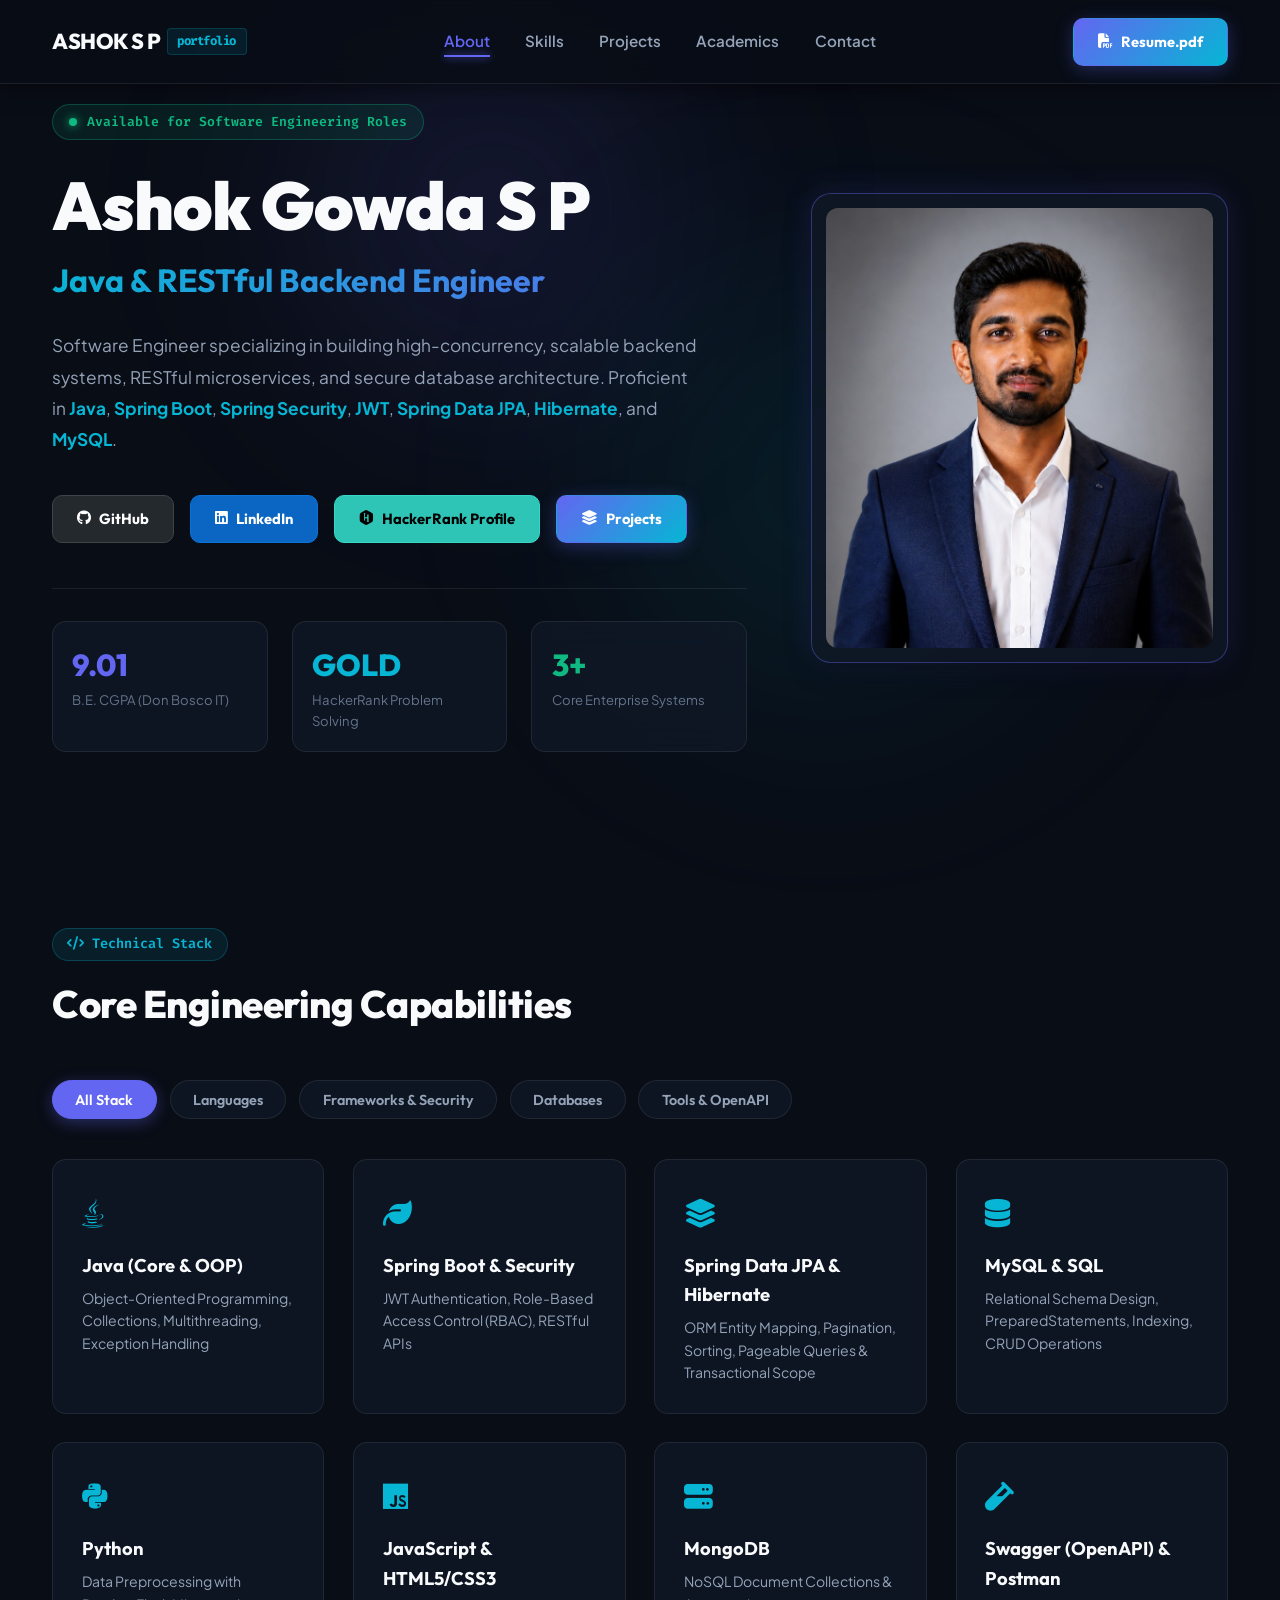
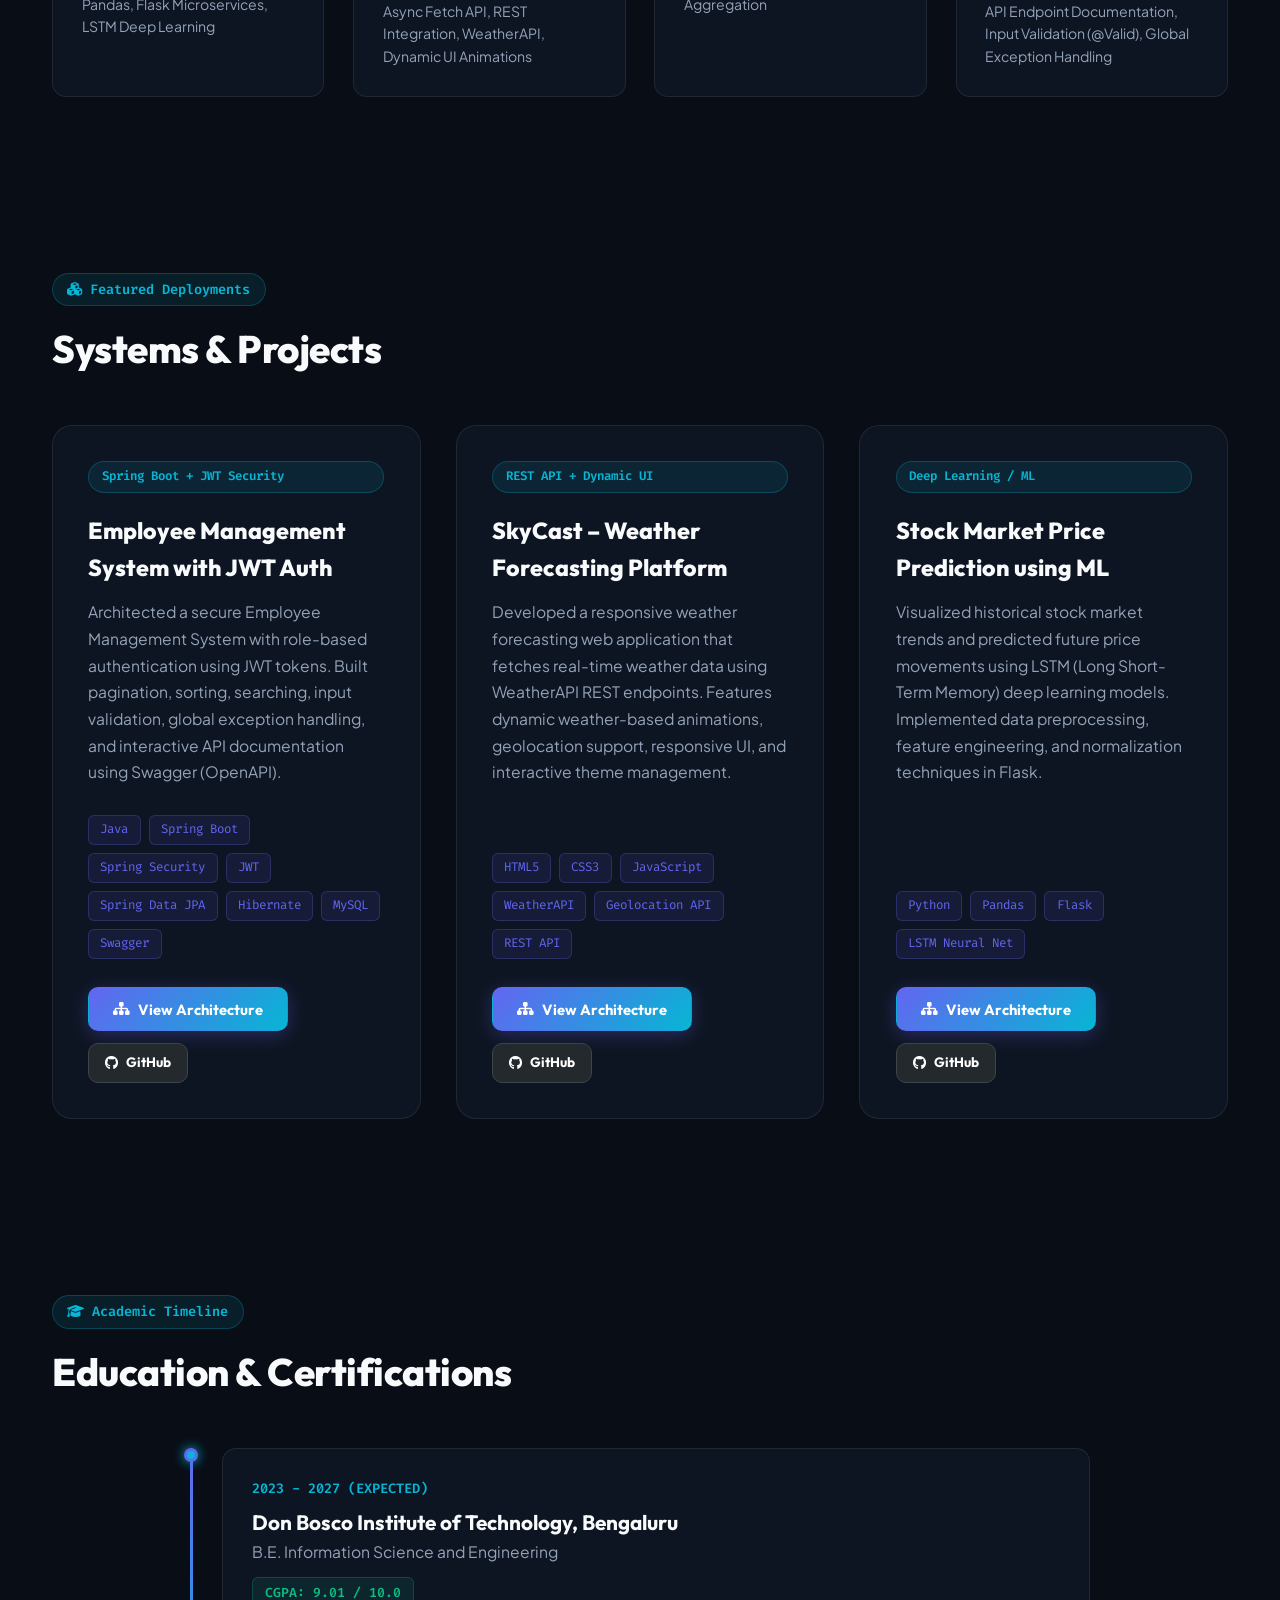
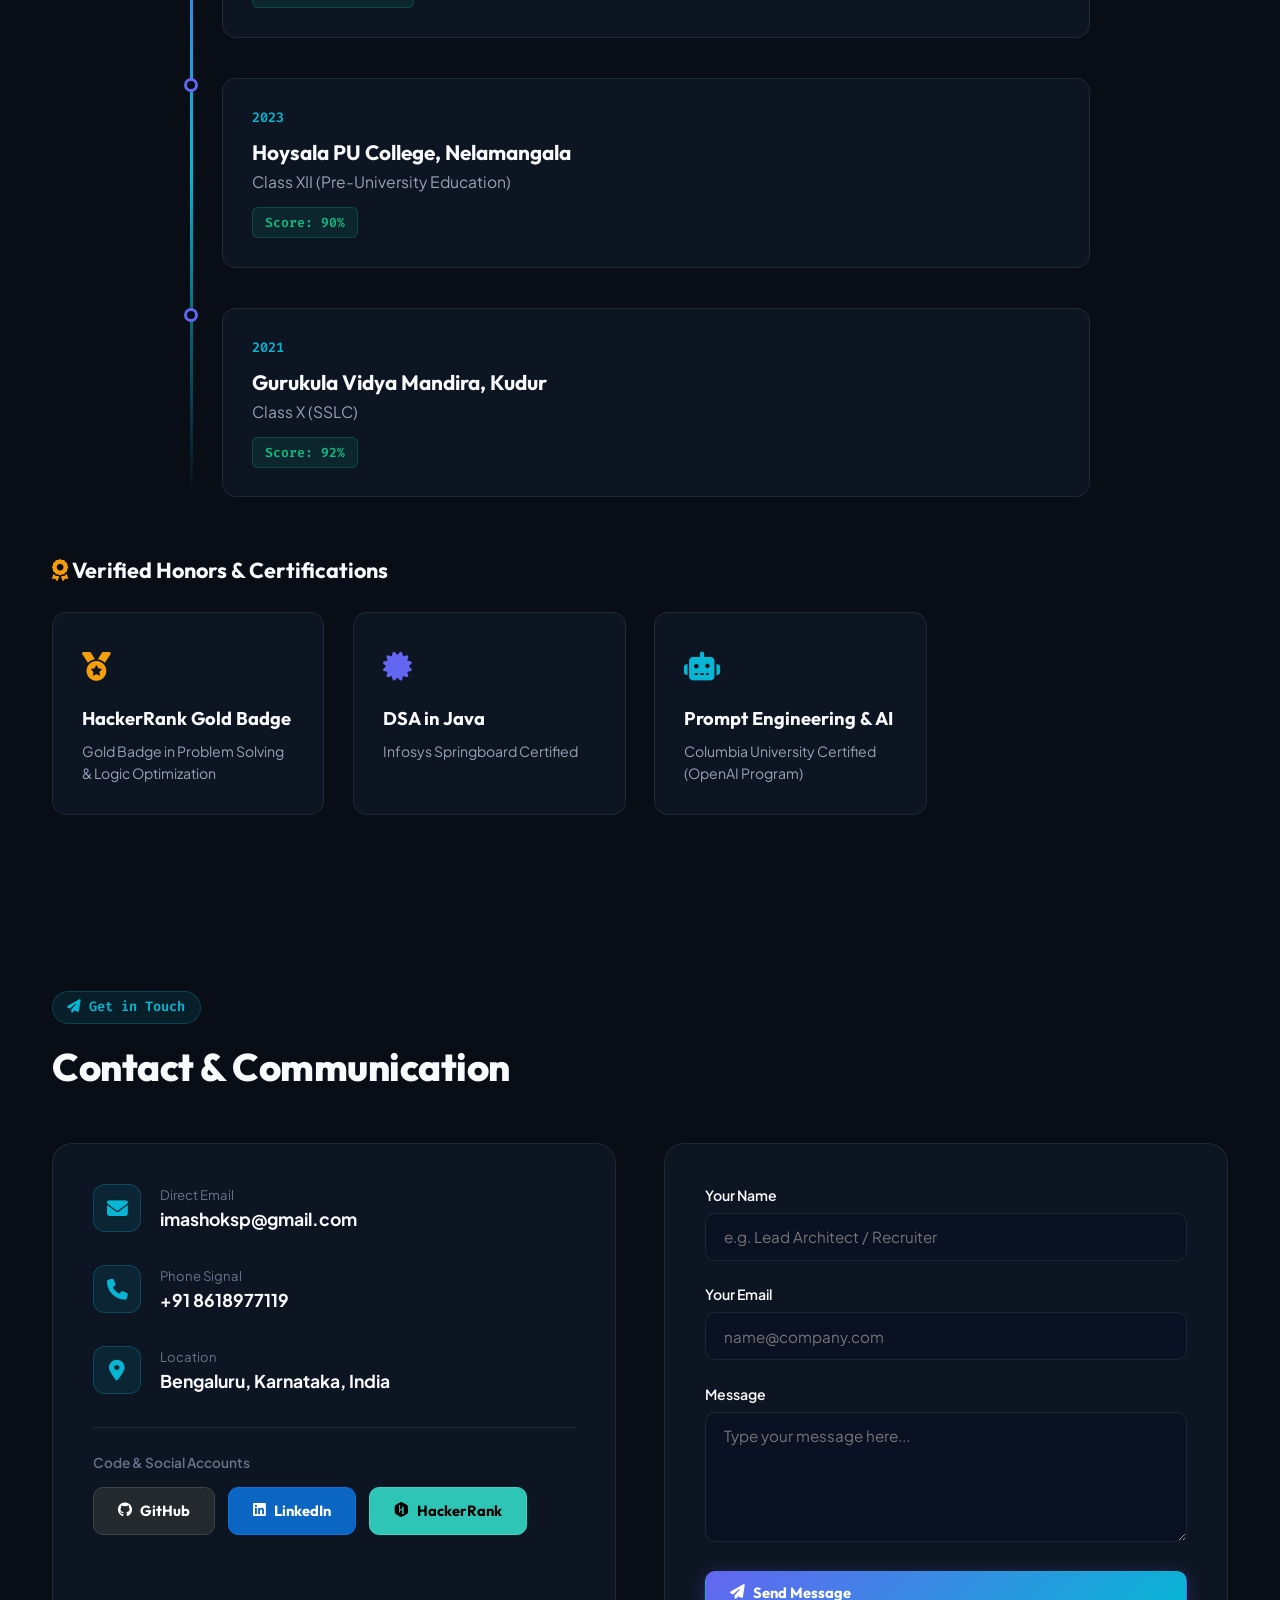
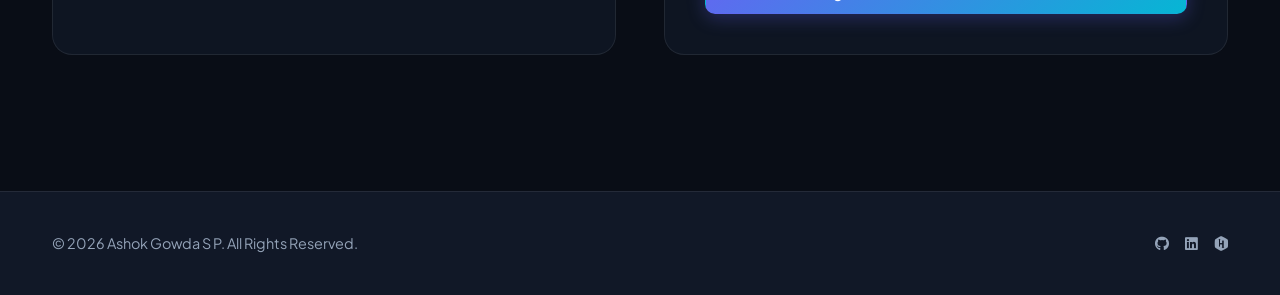
==== commit 6203405a: "Update HackerRank links to direct profile URL https://www.hackerrank.com/profile/imashoksp" ====
--- a/index.html
+++ b/index.html
@@ -59,7 +59,7 @@
           Software Engineer specializing in building high-concurrency, scalable backend systems, RESTful microservices, and secure database architecture. Proficient in <strong>Java</strong>, <strong>Spring Boot</strong>, <strong>Spring Security</strong>, <strong>JWT</strong>, <strong>Spring Data JPA</strong>, <strong>Hibernate</strong>, and <strong>MySQL</strong>.
         </p>
 
-        <!-- CONNECTED SOCIAL PROFILES (PERMANENTLY GUARANTEED LINKS) -->
+        <!-- CONNECTED SOCIAL PROFILES -->
         <div class="hero-social-links">
           <a href="https://github.com" target="_blank" rel="noopener noreferrer" class="btn btn-github">
             <i class="fab fa-github"></i> GitHub
@@ -67,8 +67,8 @@
           <a href="https://linkedin.com/in/ashok-gowda-s-p" target="_blank" rel="noopener noreferrer" class="btn btn-linkedin">
             <i class="fab fa-linkedin"></i> LinkedIn
           </a>
-          <a href="https://www.hackerrank.com" target="_blank" rel="noopener noreferrer" class="btn btn-hackerrank">
-            <i class="fab fa-hackerrank"></i> HackerRank
+          <a href="https://www.hackerrank.com/profile/imashoksp" target="_blank" rel="noopener noreferrer" class="btn btn-hackerrank">
+            <i class="fab fa-hackerrank"></i> HackerRank Profile
           </a>
           <a href="#projects" class="btn btn-primary">
             <i class="fas fa-layer-group"></i> Projects
@@ -309,7 +309,7 @@
     <div style="margin-top: 3.5rem;" class="fade-in-up">
       <h3 style="font-family:var(--font-title); font-size:1.35rem; margin-bottom:1.5rem;"><i class="fas fa-award" style="color:var(--accent-amber);"></i> Verified Honors & Certifications</h3>
       <div class="tech-grid">
-        <a href="https://www.hackerrank.com" target="_blank" rel="noopener noreferrer" style="text-decoration:none;">
+        <a href="https://www.hackerrank.com/profile/imashoksp" target="_blank" rel="noopener noreferrer" style="text-decoration:none;">
           <div class="tech-card">
             <div class="tech-icon" style="color:var(--accent-amber);"><i class="fas fa-medal"></i></div>
             <h4 class="tech-title">HackerRank Gold Badge</h4>
@@ -373,7 +373,7 @@
             <a href="https://linkedin.com/in/ashok-gowda-s-p" target="_blank" rel="noopener noreferrer" class="btn btn-linkedin">
               <i class="fab fa-linkedin"></i> LinkedIn
             </a>
-            <a href="https://www.hackerrank.com" target="_blank" rel="noopener noreferrer" class="btn btn-hackerrank">
+            <a href="https://www.hackerrank.com/profile/imashoksp" target="_blank" rel="noopener noreferrer" class="btn btn-hackerrank">
               <i class="fab fa-hackerrank"></i> HackerRank
             </a>
           </div>
@@ -426,7 +426,7 @@
       <div style="display:flex; gap:1rem;">
         <a href="https://github.com" target="_blank" rel="noopener noreferrer" style="color:var(--text-secondary);"><i class="fab fa-github"></i></a>
         <a href="https://linkedin.com/in/ashok-gowda-s-p" target="_blank" rel="noopener noreferrer" style="color:var(--text-secondary);"><i class="fab fa-linkedin"></i></a>
-        <a href="https://www.hackerrank.com" target="_blank" rel="noopener noreferrer" style="color:var(--text-secondary);"><i class="fab fa-hackerrank"></i></a>
+        <a href="https://www.hackerrank.com/profile/imashoksp" target="_blank" rel="noopener noreferrer" style="color:var(--text-secondary);"><i class="fab fa-hackerrank"></i></a>
       </div>
     </div>
   </footer>
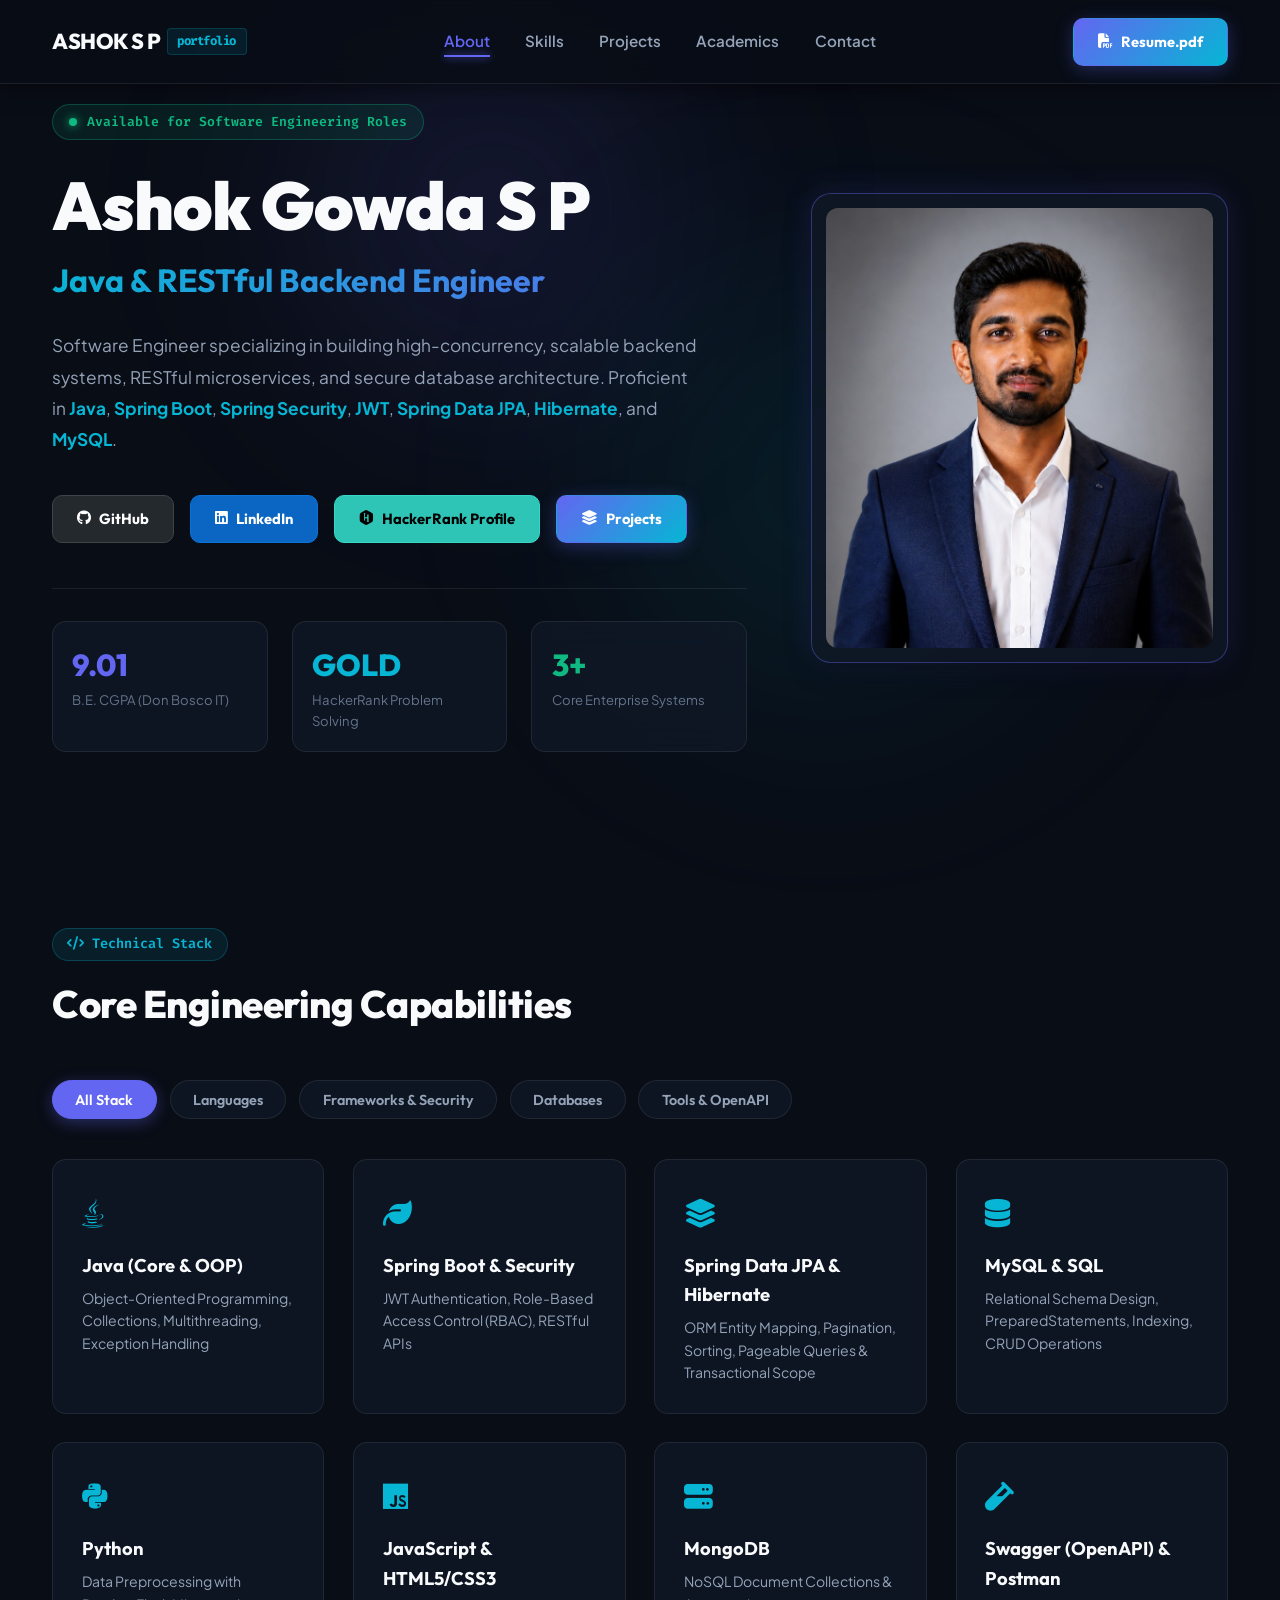
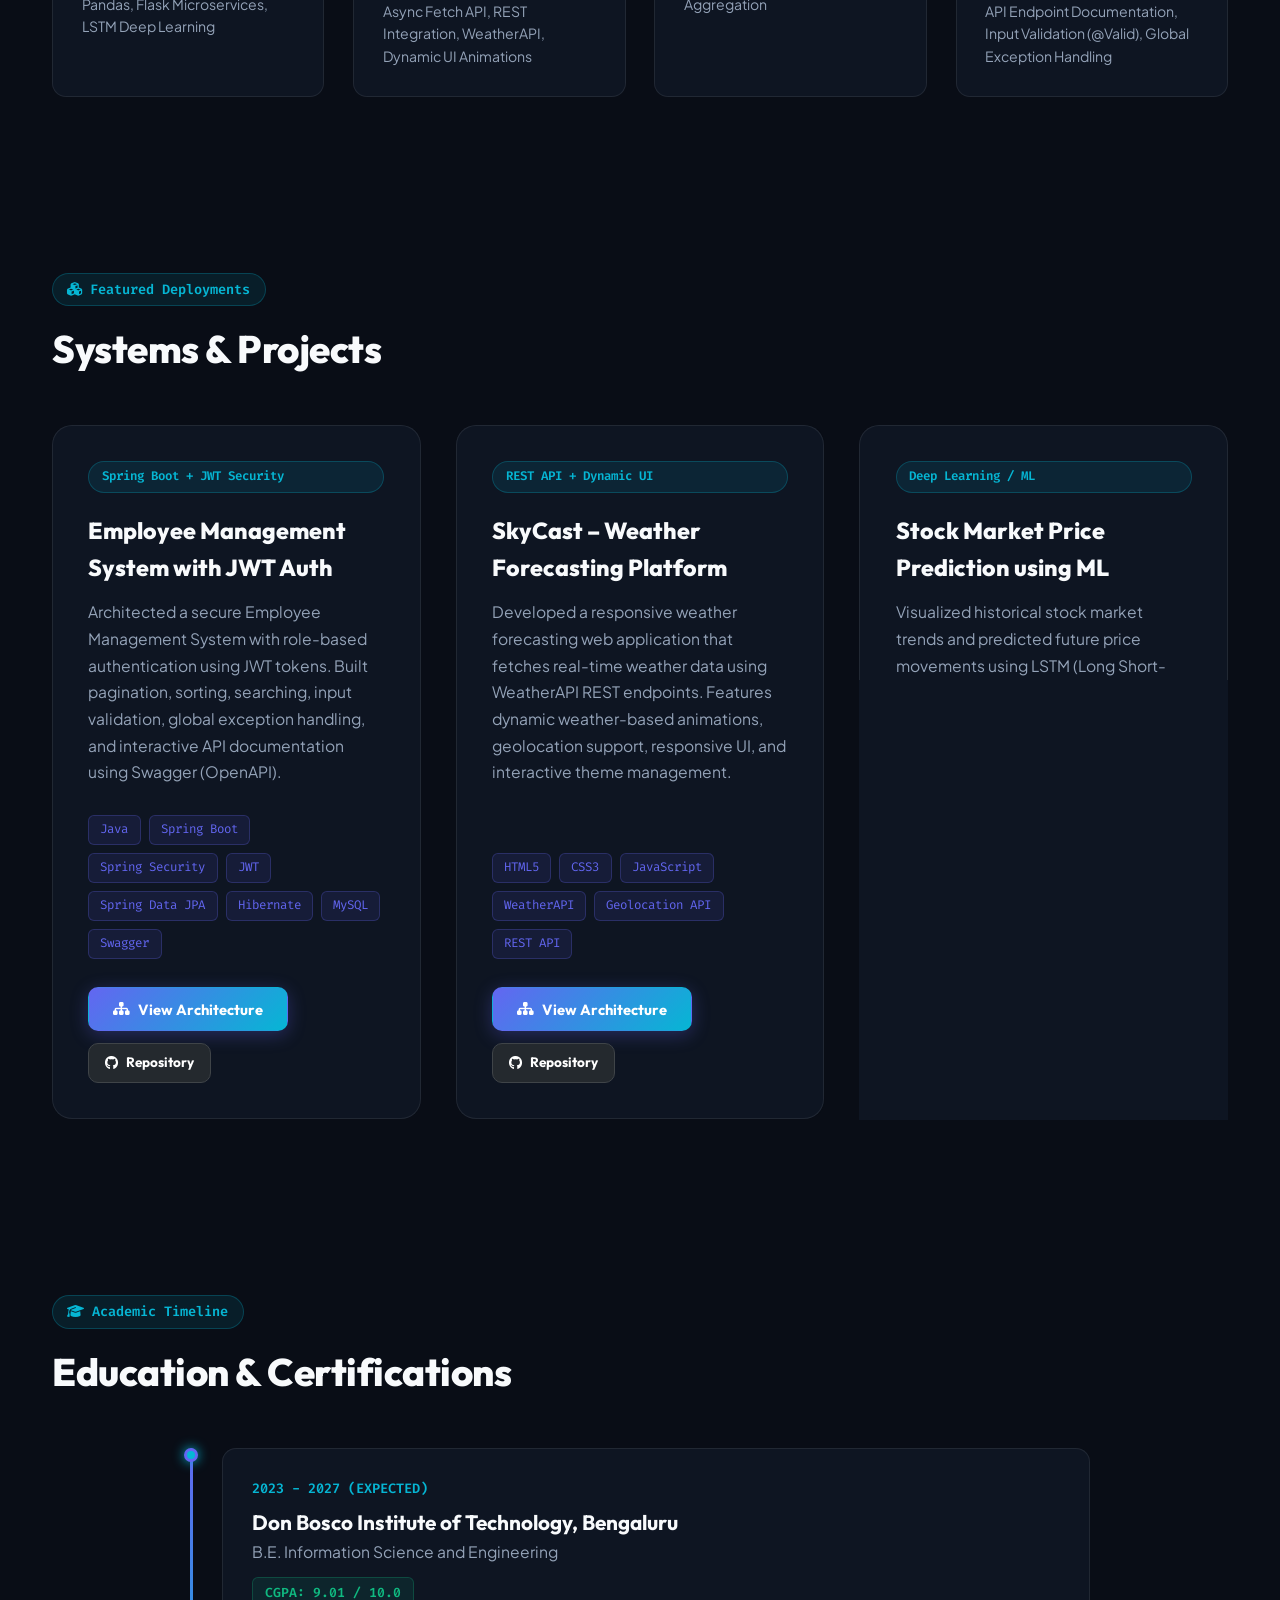
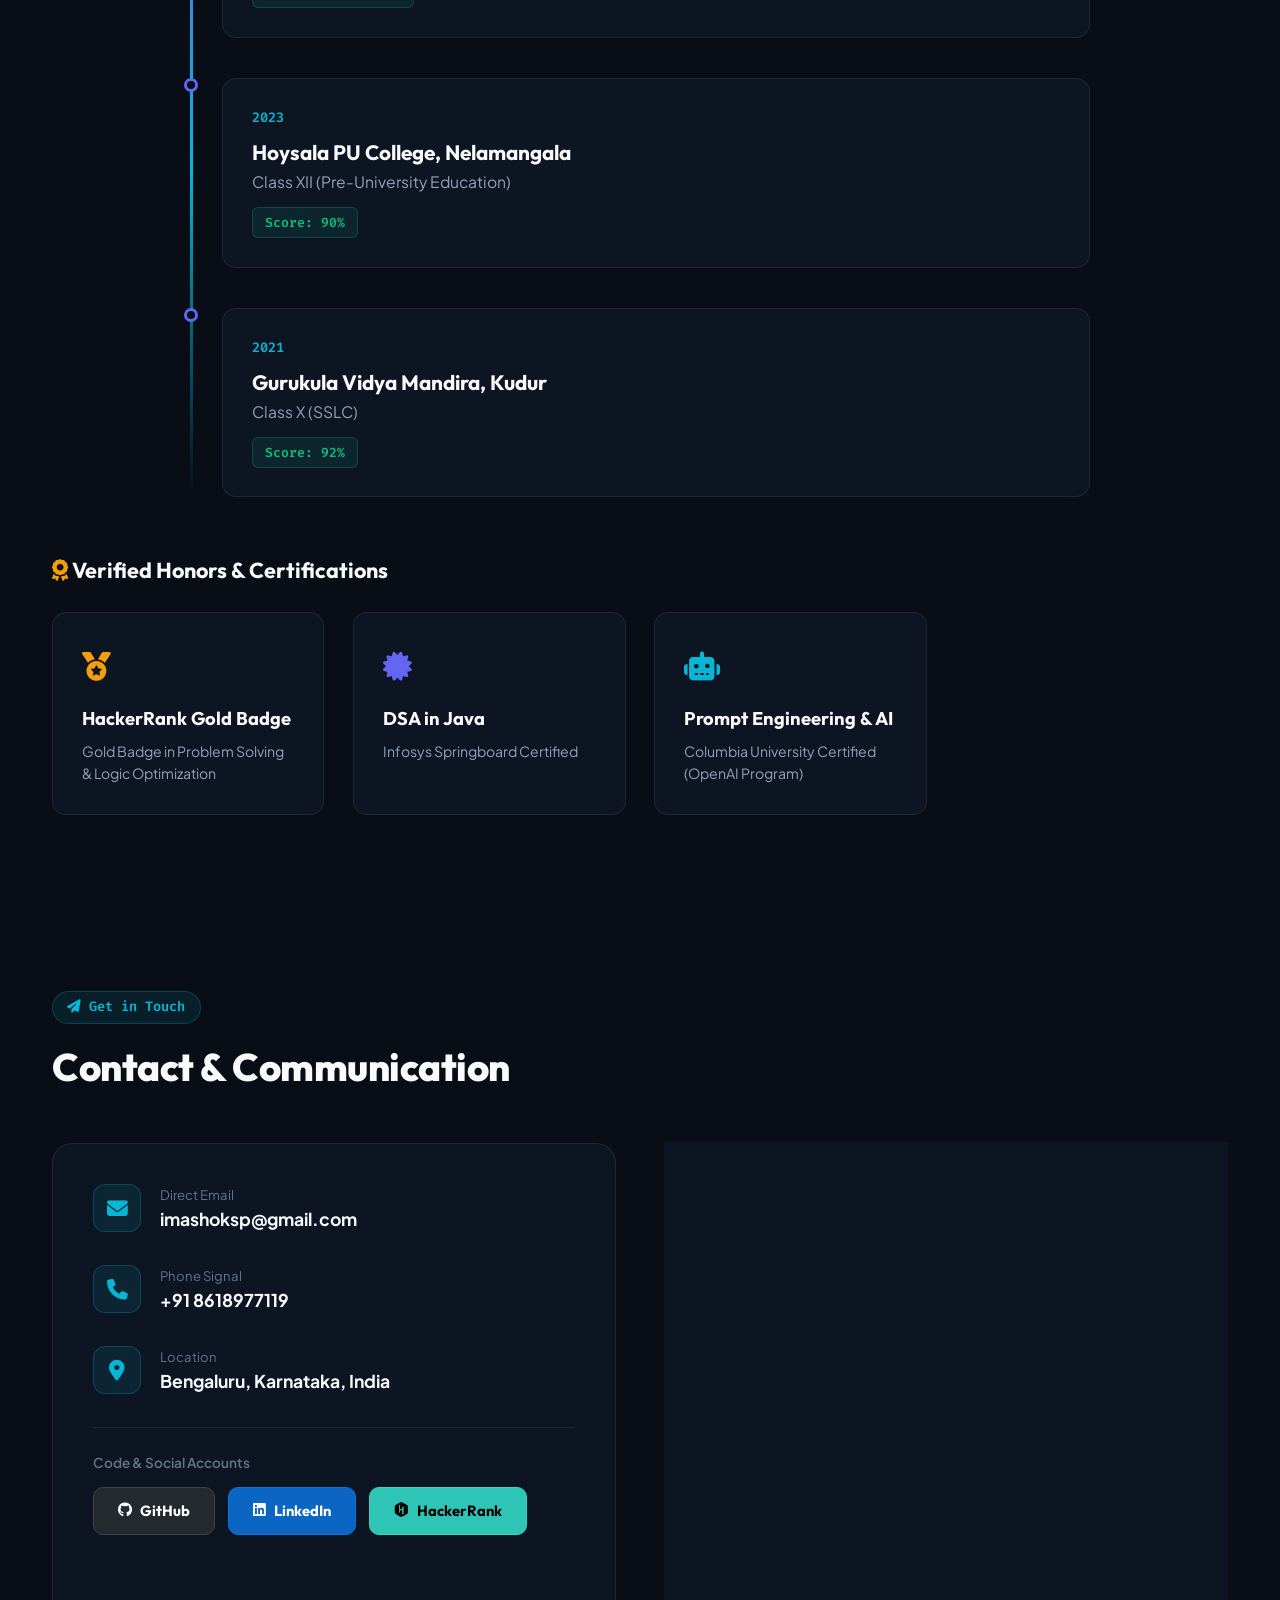
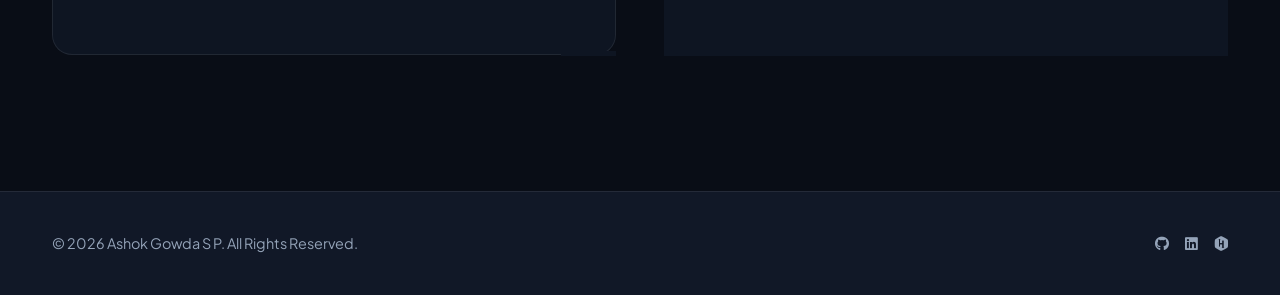
==== commit baa9d84a: "Update LinkedIn profile URL to https://www.linkedin.com/in/ashok-gowda-sp" ====
--- a/index.html
+++ b/index.html
@@ -61,10 +61,10 @@
 
         <!-- CONNECTED SOCIAL PROFILES -->
         <div class="hero-social-links">
-          <a href="https://github.com" target="_blank" rel="noopener noreferrer" class="btn btn-github">
+          <a href="https://github.com/Ashoksp33/My-Portfolio" target="_blank" rel="noopener noreferrer" class="btn btn-github">
             <i class="fab fa-github"></i> GitHub
           </a>
-          <a href="https://linkedin.com/in/ashok-gowda-s-p" target="_blank" rel="noopener noreferrer" class="btn btn-linkedin">
+          <a href="https://www.linkedin.com/in/ashok-gowda-sp" target="_blank" rel="noopener noreferrer" class="btn btn-linkedin">
             <i class="fab fa-linkedin"></i> LinkedIn
           </a>
           <a href="https://www.hackerrank.com/profile/imashoksp" target="_blank" rel="noopener noreferrer" class="btn btn-hackerrank">
@@ -205,8 +205,8 @@
           <button class="btn btn-primary trigger-arch-modal" data-project="jwt-auth-system">
             <i class="fas fa-sitemap"></i> View Architecture
           </button>
-          <a href="https://github.com" target="_blank" rel="noopener noreferrer" class="btn btn-github" style="font-size:0.85rem; padding:0.5rem 1rem;">
-            <i class="fab fa-github"></i> GitHub
+          <a href="https://github.com/Ashoksp33/My-Portfolio" target="_blank" rel="noopener noreferrer" class="btn btn-github" style="font-size:0.85rem; padding:0.5rem 1rem;">
+            <i class="fab fa-github"></i> Repository
           </a>
         </div>
       </div>
@@ -232,8 +232,8 @@
           <button class="btn btn-primary trigger-arch-modal" data-project="skycast">
             <i class="fas fa-sitemap"></i> View Architecture
           </button>
-          <a href="https://github.com" target="_blank" rel="noopener noreferrer" class="btn btn-github" style="font-size:0.85rem; padding:0.5rem 1rem;">
-            <i class="fab fa-github"></i> GitHub
+          <a href="https://github.com/Ashoksp33/My-Portfolio" target="_blank" rel="noopener noreferrer" class="btn btn-github" style="font-size:0.85rem; padding:0.5rem 1rem;">
+            <i class="fab fa-github"></i> Repository
           </a>
         </div>
       </div>
@@ -257,8 +257,8 @@
           <button class="btn btn-primary trigger-arch-modal" data-project="stock-prediction">
             <i class="fas fa-sitemap"></i> View Architecture
           </button>
-          <a href="https://github.com" target="_blank" rel="noopener noreferrer" class="btn btn-github" style="font-size:0.85rem; padding:0.5rem 1rem;">
-            <i class="fab fa-github"></i> GitHub
+          <a href="https://github.com/Ashoksp33/My-Portfolio" target="_blank" rel="noopener noreferrer" class="btn btn-github" style="font-size:0.85rem; padding:0.5rem 1rem;">
+            <i class="fab fa-github"></i> Repository
           </a>
         </div>
       </div>
@@ -367,10 +367,10 @@
         <div style="margin-top: 2rem; border-top: 1px solid var(--border-subtle); padding-top: 1.5rem;">
           <label style="font-size:0.85rem; color:var(--text-muted); display:block; margin-bottom:0.8rem; font-weight:600;">Code & Social Accounts</label>
           <div style="display:flex; gap:0.8rem; flex-wrap:wrap;">
-            <a href="https://github.com" target="_blank" rel="noopener noreferrer" class="btn btn-github">
+            <a href="https://github.com/Ashoksp33/My-Portfolio" target="_blank" rel="noopener noreferrer" class="btn btn-github">
               <i class="fab fa-github"></i> GitHub
             </a>
-            <a href="https://linkedin.com/in/ashok-gowda-s-p" target="_blank" rel="noopener noreferrer" class="btn btn-linkedin">
+            <a href="https://www.linkedin.com/in/ashok-gowda-sp" target="_blank" rel="noopener noreferrer" class="btn btn-linkedin">
               <i class="fab fa-linkedin"></i> LinkedIn
             </a>
             <a href="https://www.hackerrank.com/profile/imashoksp" target="_blank" rel="noopener noreferrer" class="btn btn-hackerrank">
@@ -424,8 +424,8 @@
         &copy; 2026 Ashok Gowda S P. All Rights Reserved.
       </div>
       <div style="display:flex; gap:1rem;">
-        <a href="https://github.com" target="_blank" rel="noopener noreferrer" style="color:var(--text-secondary);"><i class="fab fa-github"></i></a>
-        <a href="https://linkedin.com/in/ashok-gowda-s-p" target="_blank" rel="noopener noreferrer" style="color:var(--text-secondary);"><i class="fab fa-linkedin"></i></a>
+        <a href="https://github.com/Ashoksp33/My-Portfolio" target="_blank" rel="noopener noreferrer" style="color:var(--text-secondary);"><i class="fab fa-github"></i></a>
+        <a href="https://www.linkedin.com/in/ashok-gowda-sp" target="_blank" rel="noopener noreferrer" style="color:var(--text-secondary);"><i class="fab fa-linkedin"></i></a>
         <a href="https://www.hackerrank.com/profile/imashoksp" target="_blank" rel="noopener noreferrer" style="color:var(--text-secondary);"><i class="fab fa-hackerrank"></i></a>
       </div>
     </div>
@@ -434,4 +434,4 @@
   <!-- JS DRIVER -->
   <script src="js/app.js"></script>
 </body>
-</html>
+</html>
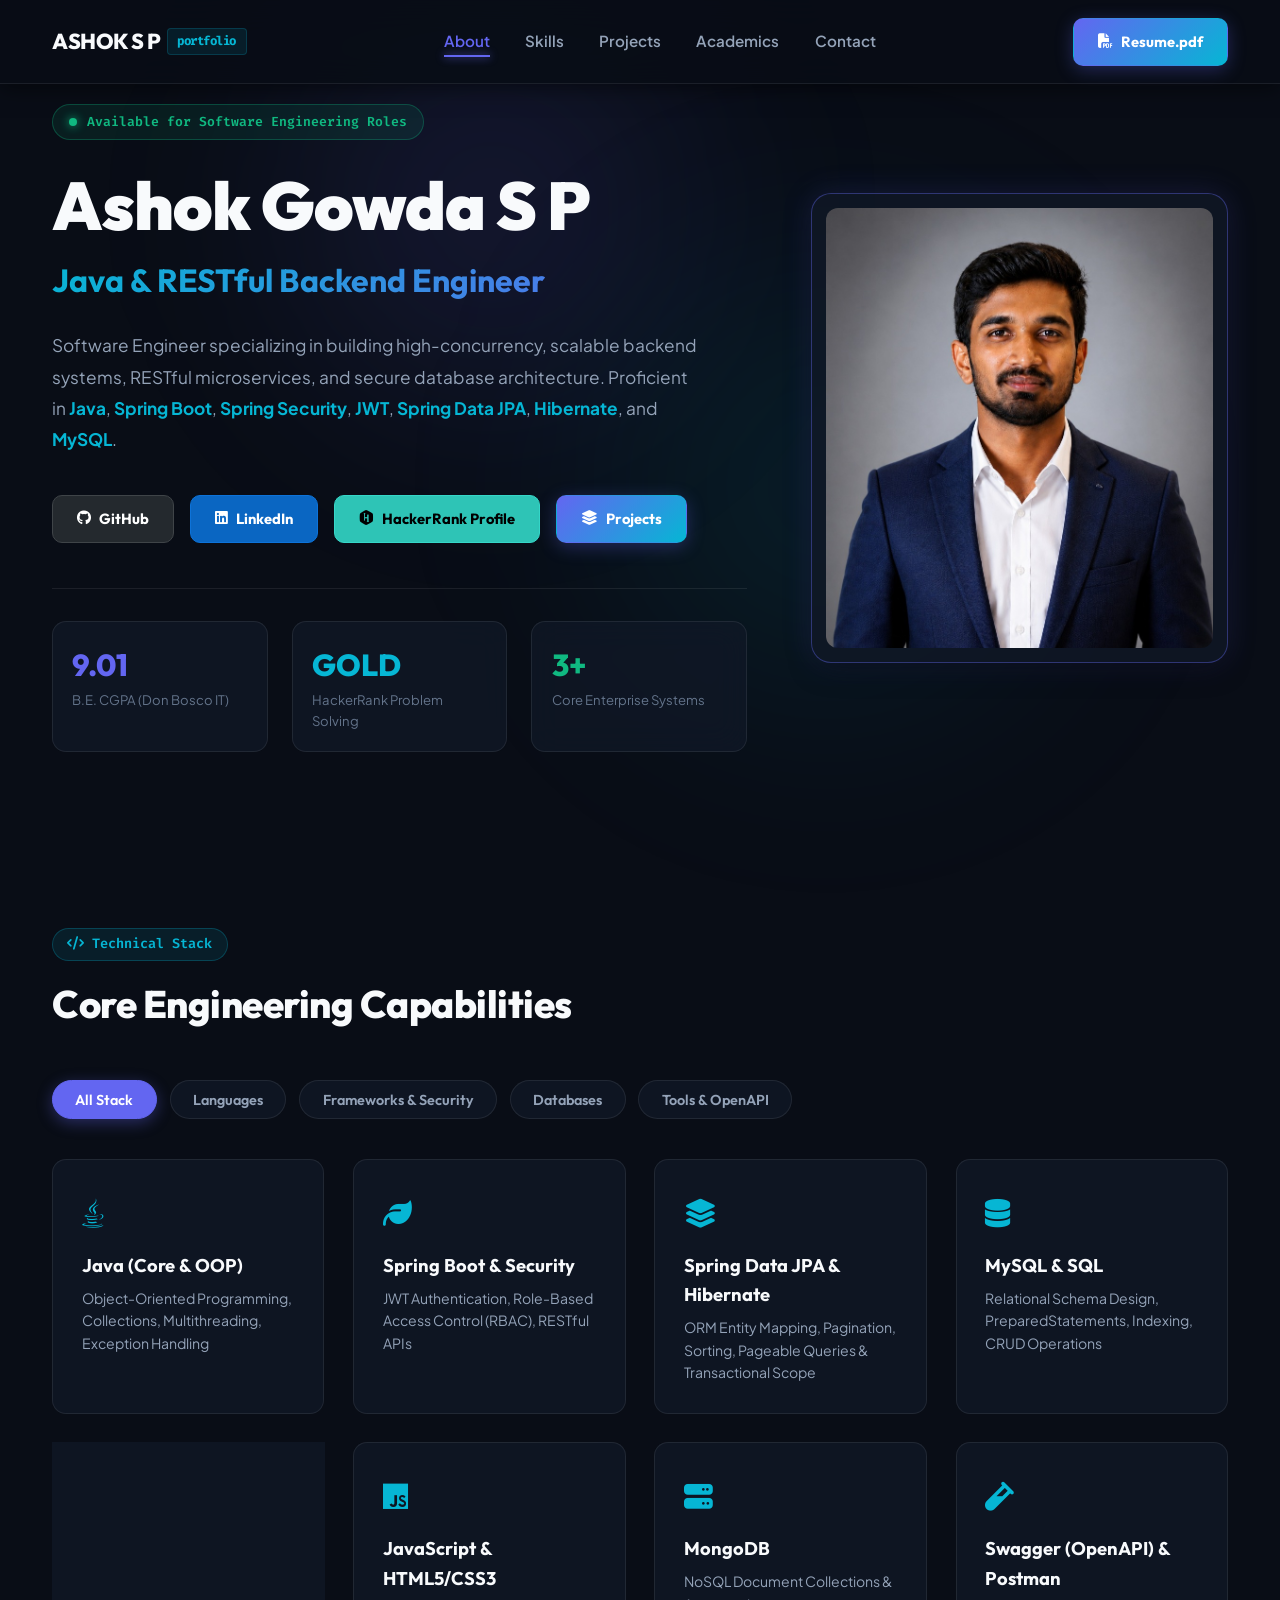
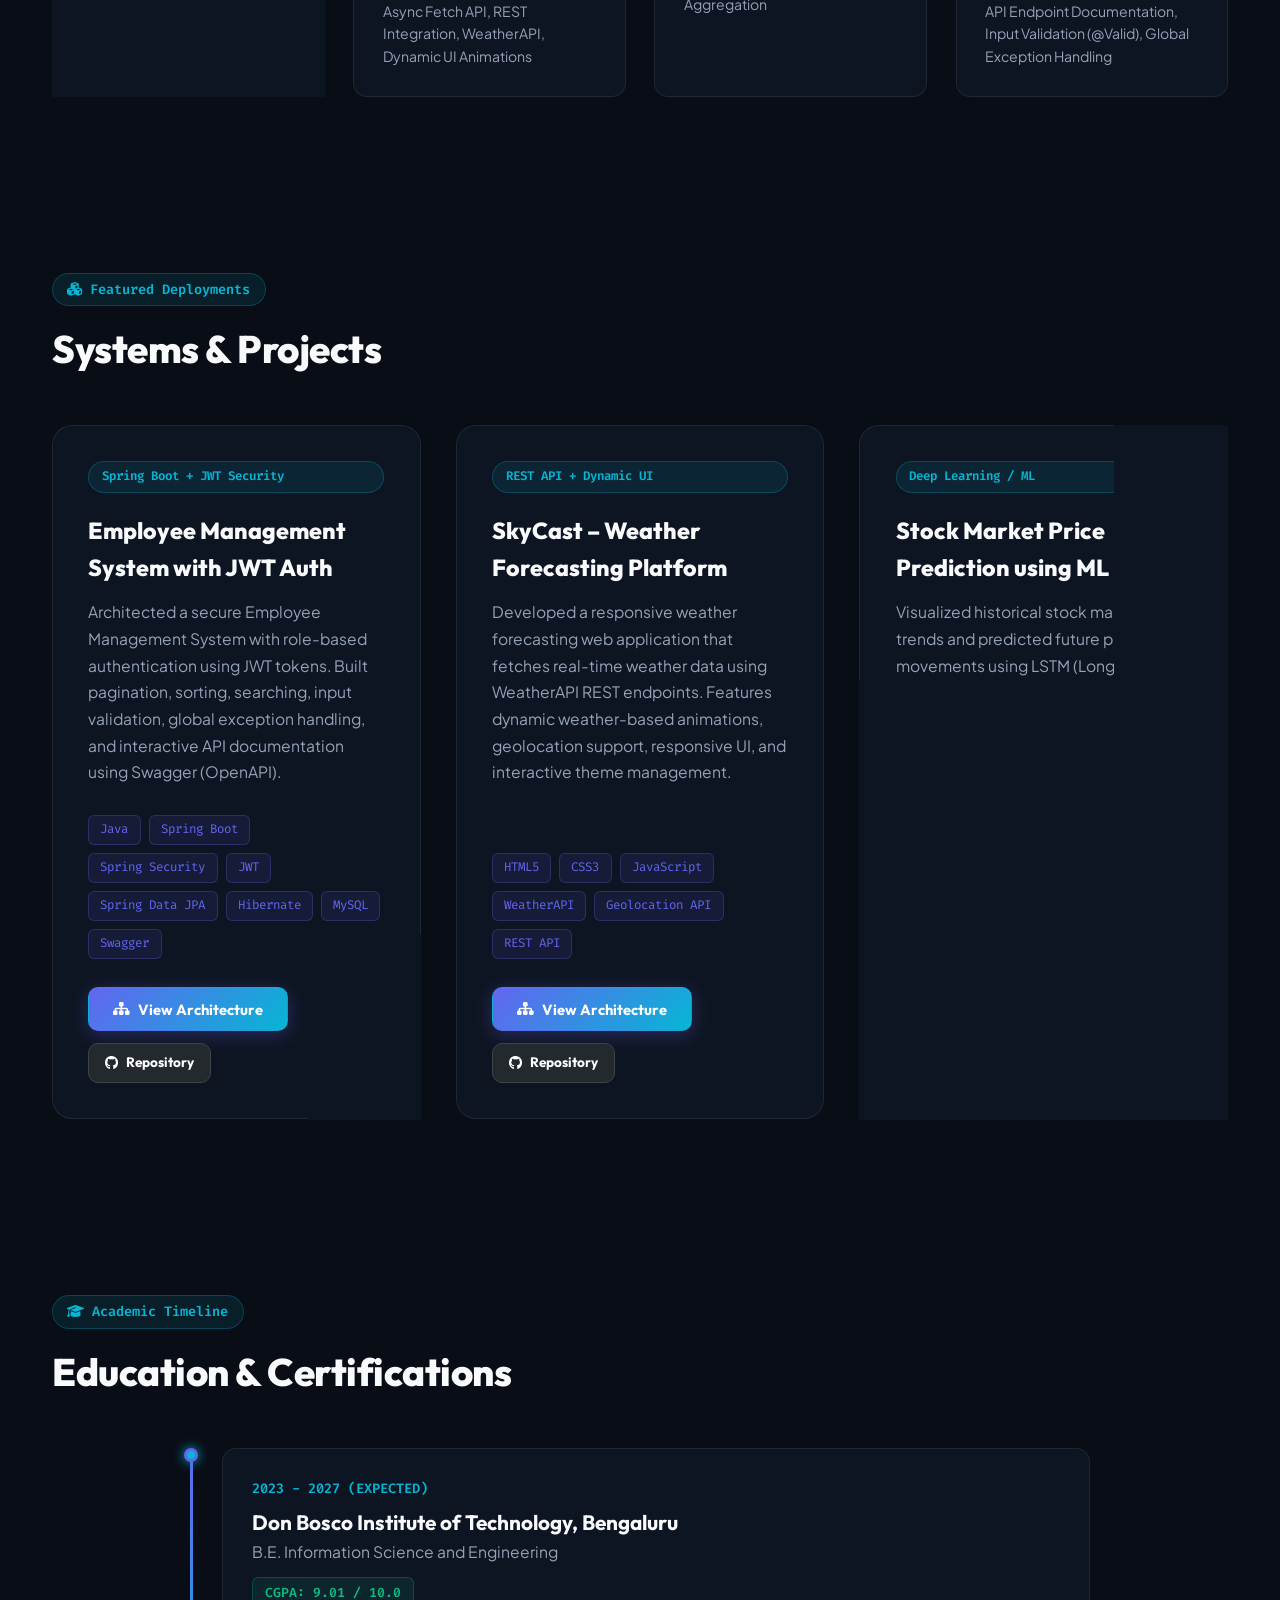
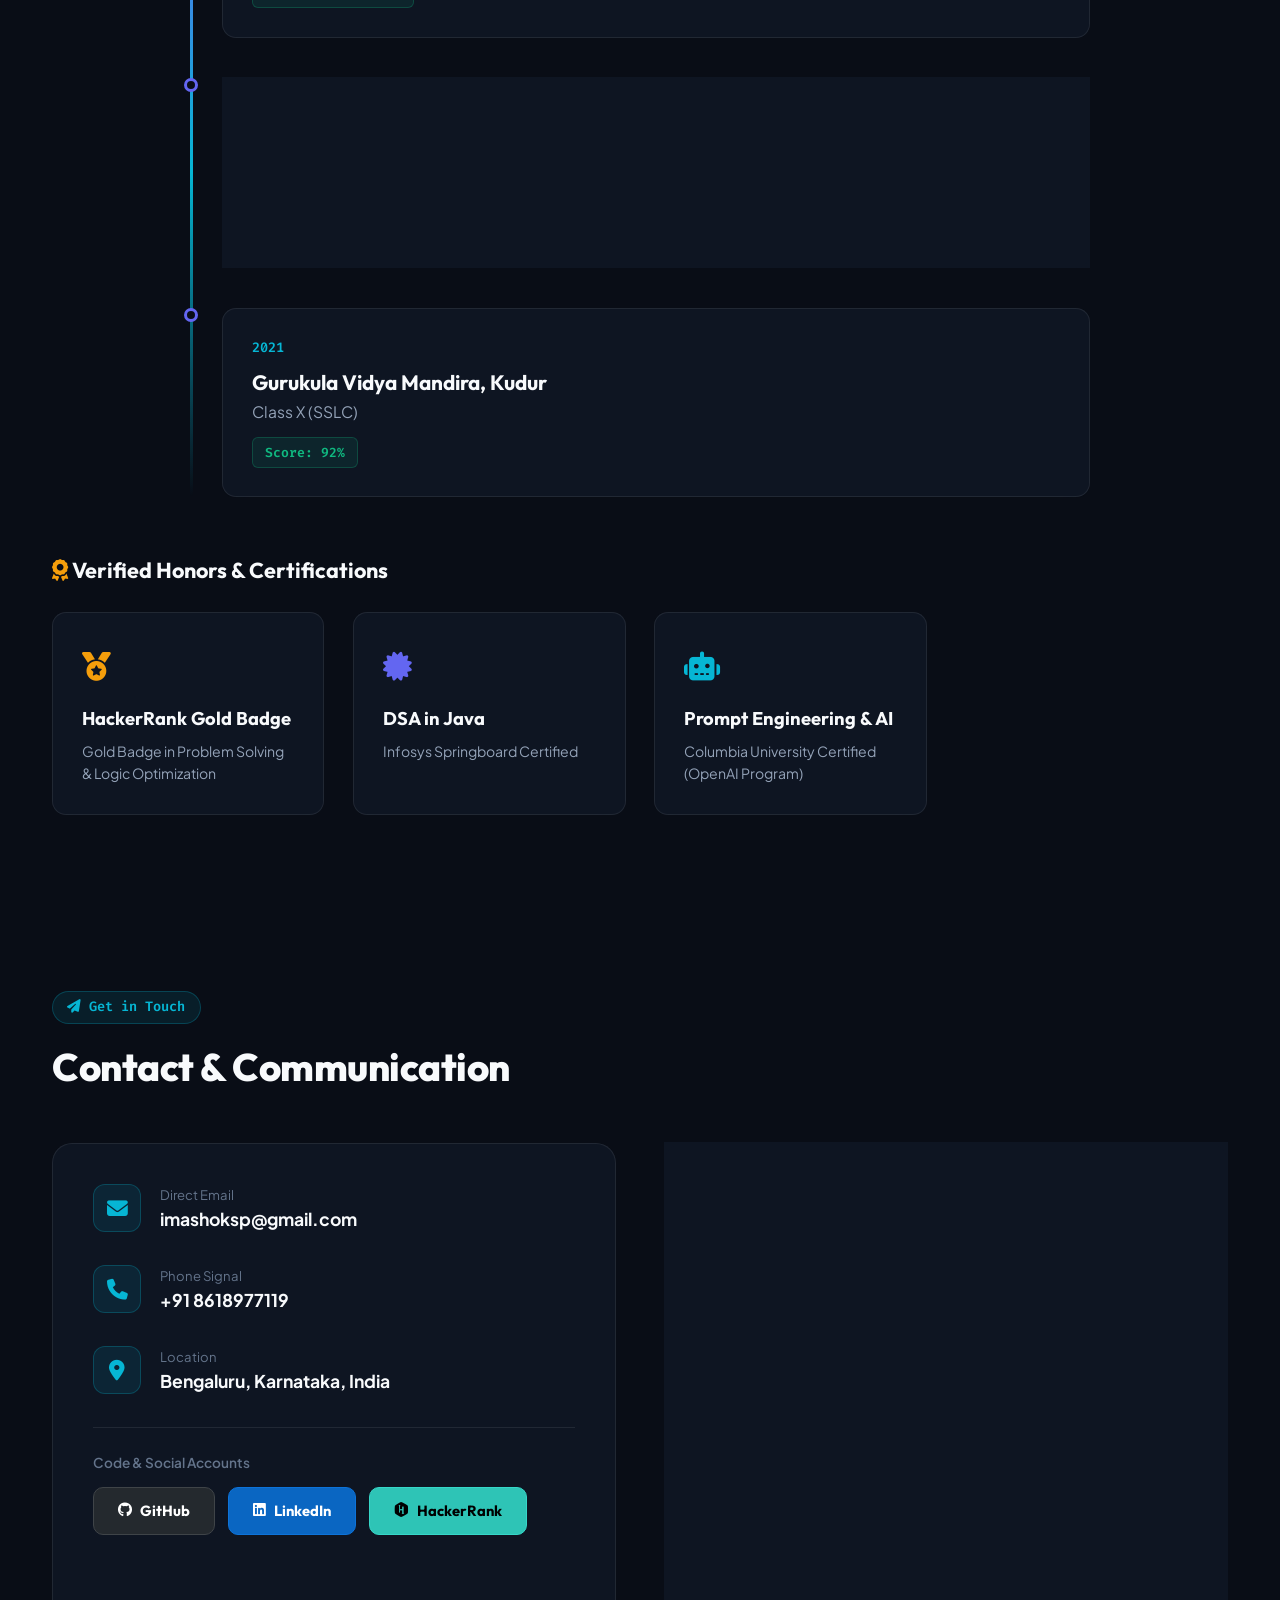
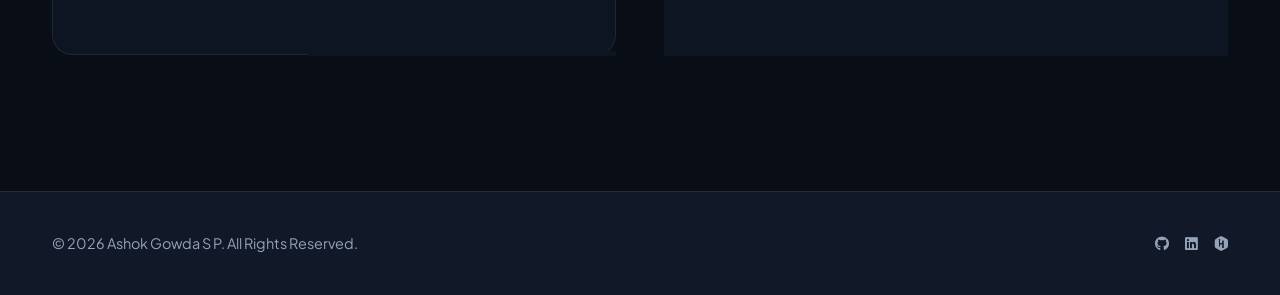
==== commit 47c373f1: "Update LinkedIn profile URL to https://www.linkedin.com/in/ashok-gowda-sp-79b7bb32a/" ====
--- a/index.html
+++ b/index.html
@@ -64,7 +64,7 @@
           <a href="https://github.com/Ashoksp33/My-Portfolio" target="_blank" rel="noopener noreferrer" class="btn btn-github">
             <i class="fab fa-github"></i> GitHub
           </a>
-          <a href="https://www.linkedin.com/in/ashok-gowda-sp" target="_blank" rel="noopener noreferrer" class="btn btn-linkedin">
+          <a href="https://www.linkedin.com/in/ashok-gowda-sp-79b7bb32a/" target="_blank" rel="noopener noreferrer" class="btn btn-linkedin">
             <i class="fab fa-linkedin"></i> LinkedIn
           </a>
           <a href="https://www.hackerrank.com/profile/imashoksp" target="_blank" rel="noopener noreferrer" class="btn btn-hackerrank">
@@ -370,7 +370,7 @@
             <a href="https://github.com/Ashoksp33/My-Portfolio" target="_blank" rel="noopener noreferrer" class="btn btn-github">
               <i class="fab fa-github"></i> GitHub
             </a>
-            <a href="https://www.linkedin.com/in/ashok-gowda-sp" target="_blank" rel="noopener noreferrer" class="btn btn-linkedin">
+            <a href="https://www.linkedin.com/in/ashok-gowda-sp-79b7bb32a/" target="_blank" rel="noopener noreferrer" class="btn btn-linkedin">
               <i class="fab fa-linkedin"></i> LinkedIn
             </a>
             <a href="https://www.hackerrank.com/profile/imashoksp" target="_blank" rel="noopener noreferrer" class="btn btn-hackerrank">
@@ -425,7 +425,7 @@
       </div>
       <div style="display:flex; gap:1rem;">
         <a href="https://github.com/Ashoksp33/My-Portfolio" target="_blank" rel="noopener noreferrer" style="color:var(--text-secondary);"><i class="fab fa-github"></i></a>
-        <a href="https://www.linkedin.com/in/ashok-gowda-sp" target="_blank" rel="noopener noreferrer" style="color:var(--text-secondary);"><i class="fab fa-linkedin"></i></a>
+        <a href="https://www.linkedin.com/in/ashok-gowda-sp-79b7bb32a/" target="_blank" rel="noopener noreferrer" style="color:var(--text-secondary);"><i class="fab fa-linkedin"></i></a>
         <a href="https://www.hackerrank.com/profile/imashoksp" target="_blank" rel="noopener noreferrer" style="color:var(--text-secondary);"><i class="fab fa-hackerrank"></i></a>
       </div>
     </div>
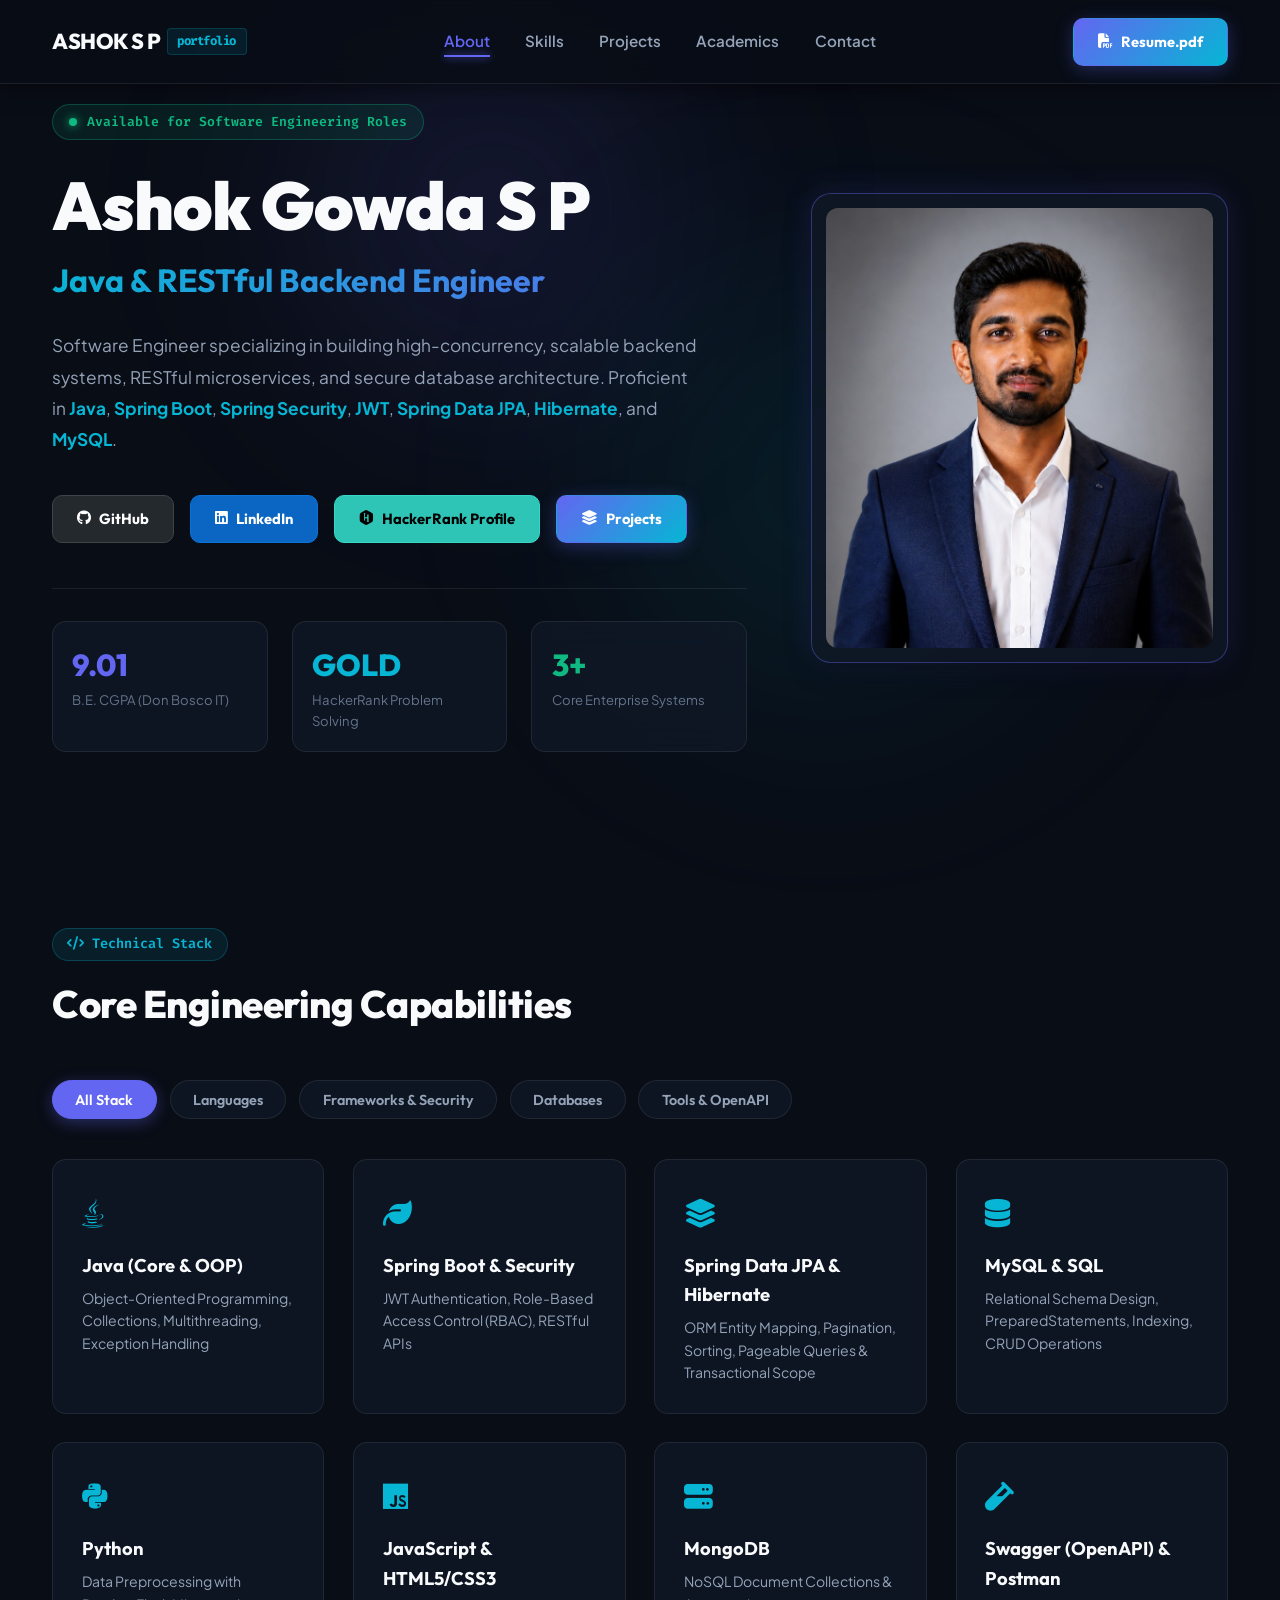
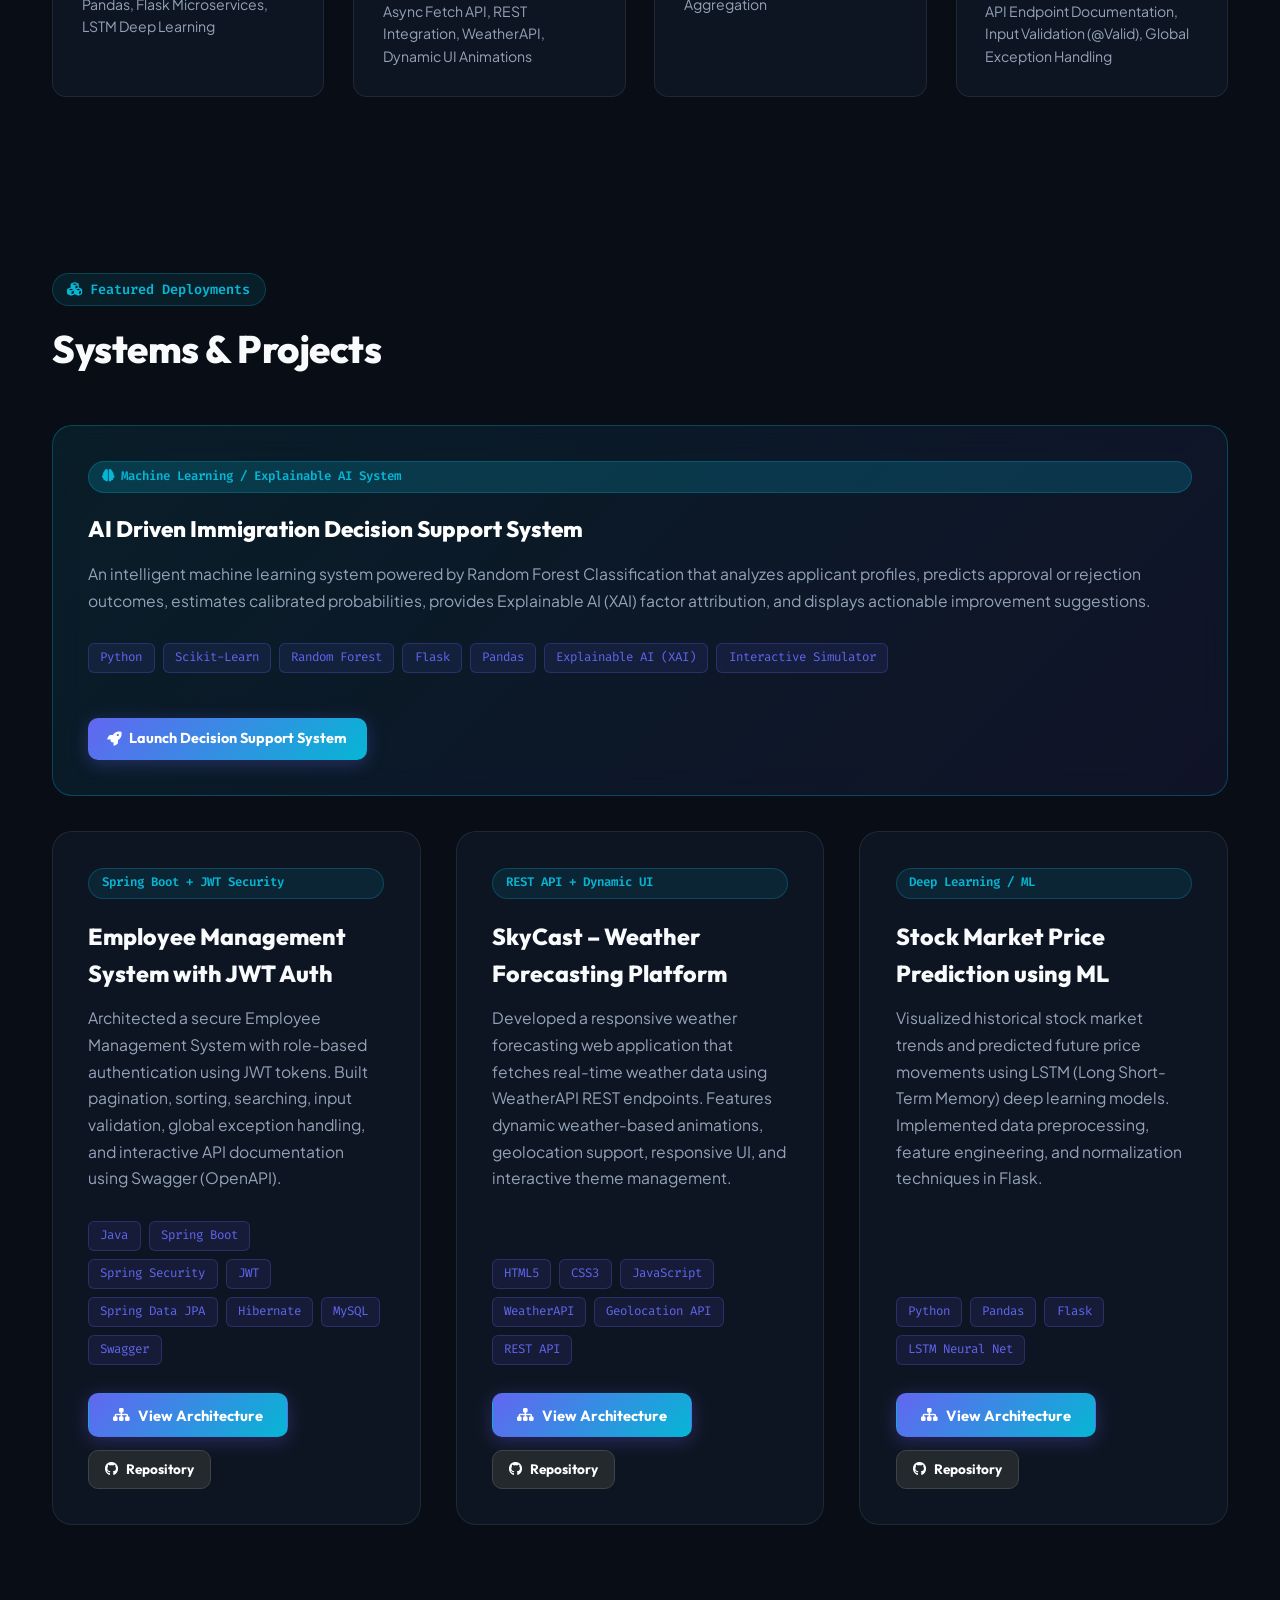
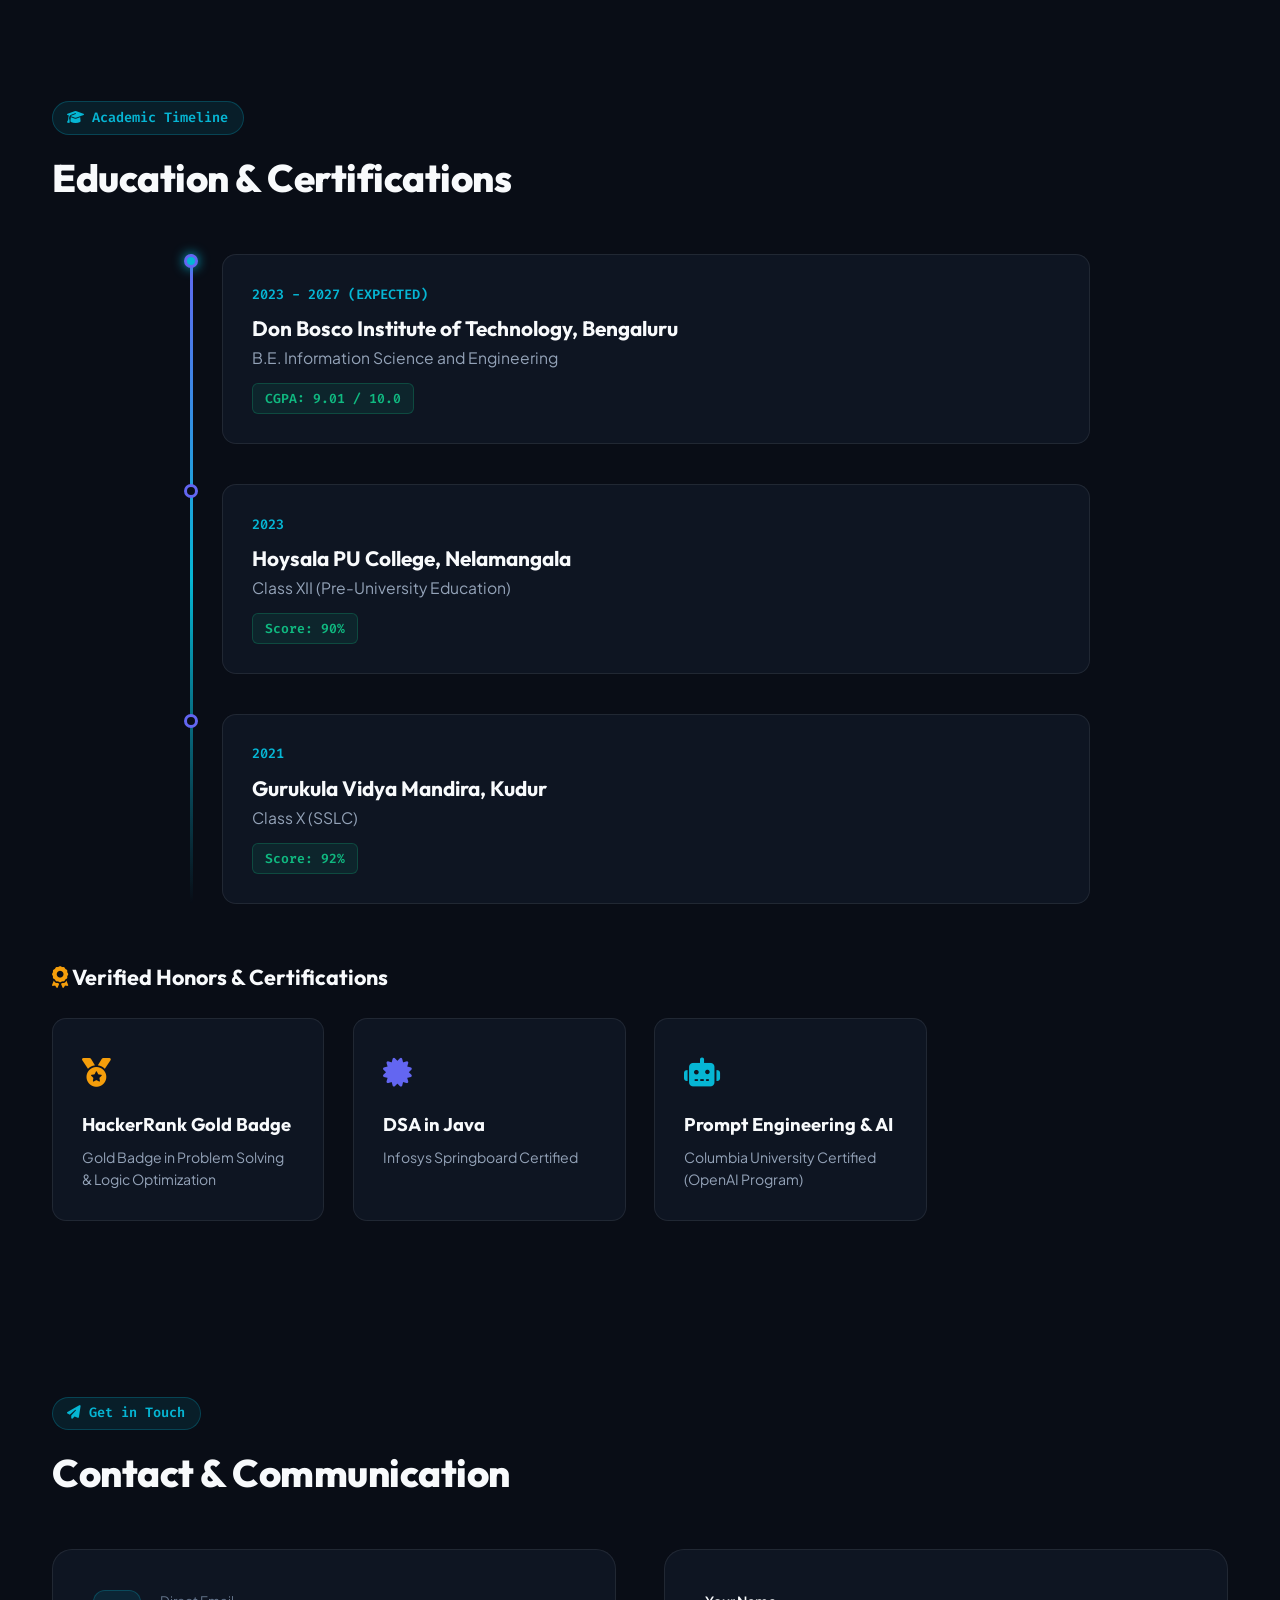
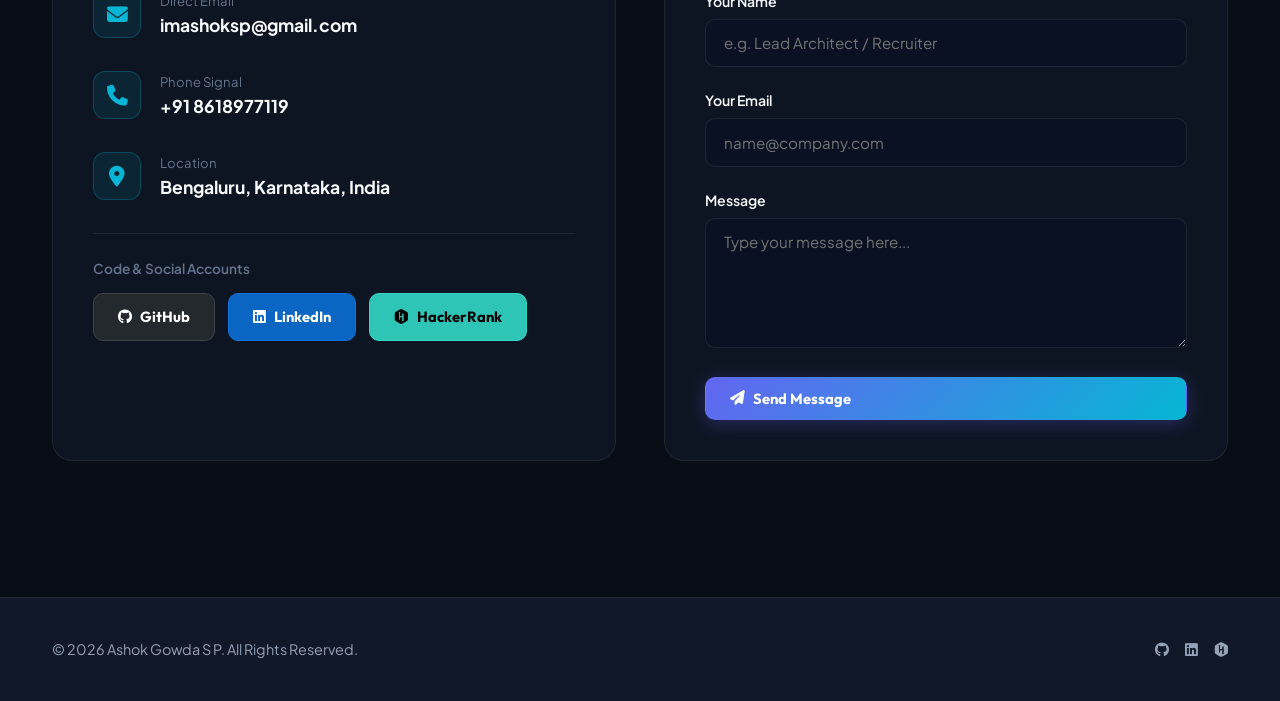
==== commit b3b175ba: "AI-Driven Canada Employment Visa Decision Support System codebase" ====
--- a/index.html
+++ b/index.html
@@ -182,6 +182,31 @@
     <h2 class="section-heading">Systems & Projects</h2>
 
     <div class="projects-grid">
+      <!-- Project 0: AI Driven Immigration Decision Support System -->
+      <div class="project-card fade-in-up" style="grid-column: 1 / -1; background: linear-gradient(135deg, rgba(6, 182, 212, 0.1), rgba(99, 102, 241, 0.08)); border: 1px solid rgba(6, 182, 212, 0.3);">
+        <span class="project-tag" style="background: rgba(6, 182, 212, 0.2); color: #06B6D4;"><i class="fas fa-brain"></i> Machine Learning / Explainable AI System</span>
+        <h3 class="project-title" style="font-size: 1.4rem; color: #fff;">AI Driven Immigration Decision Support System</h3>
+        <p class="project-desc">
+          An intelligent machine learning system powered by Random Forest Classification that analyzes applicant profiles, predicts approval or rejection outcomes, estimates calibrated probabilities, provides Explainable AI (XAI) factor attribution, and displays actionable improvement suggestions.
+        </p>
+
+        <div class="tech-pills">
+          <span class="pill">Python</span>
+          <span class="pill">Scikit-Learn</span>
+          <span class="pill">Random Forest</span>
+          <span class="pill">Flask</span>
+          <span class="pill">Pandas</span>
+          <span class="pill">Explainable AI (XAI)</span>
+          <span class="pill">Interactive Simulator</span>
+        </div>
+
+        <div class="project-actions" style="margin-top: 1rem;">
+          <a href="visa-analyzer.html" target="_blank" class="btn btn-primary" style="font-size: 0.9rem; padding: 0.6rem 1.2rem; background: linear-gradient(135deg, #6366F1, #06B6D4); border: none;">
+            <i class="fas fa-rocket"></i> Launch Decision Support System
+          </a>
+        </div>
+      </div>
+
       <!-- Project 1: Employee Management System with JWT Authentication -->
       <div class="project-card fade-in-up">
         <span class="project-tag">Spring Boot + JWT Security</span>
